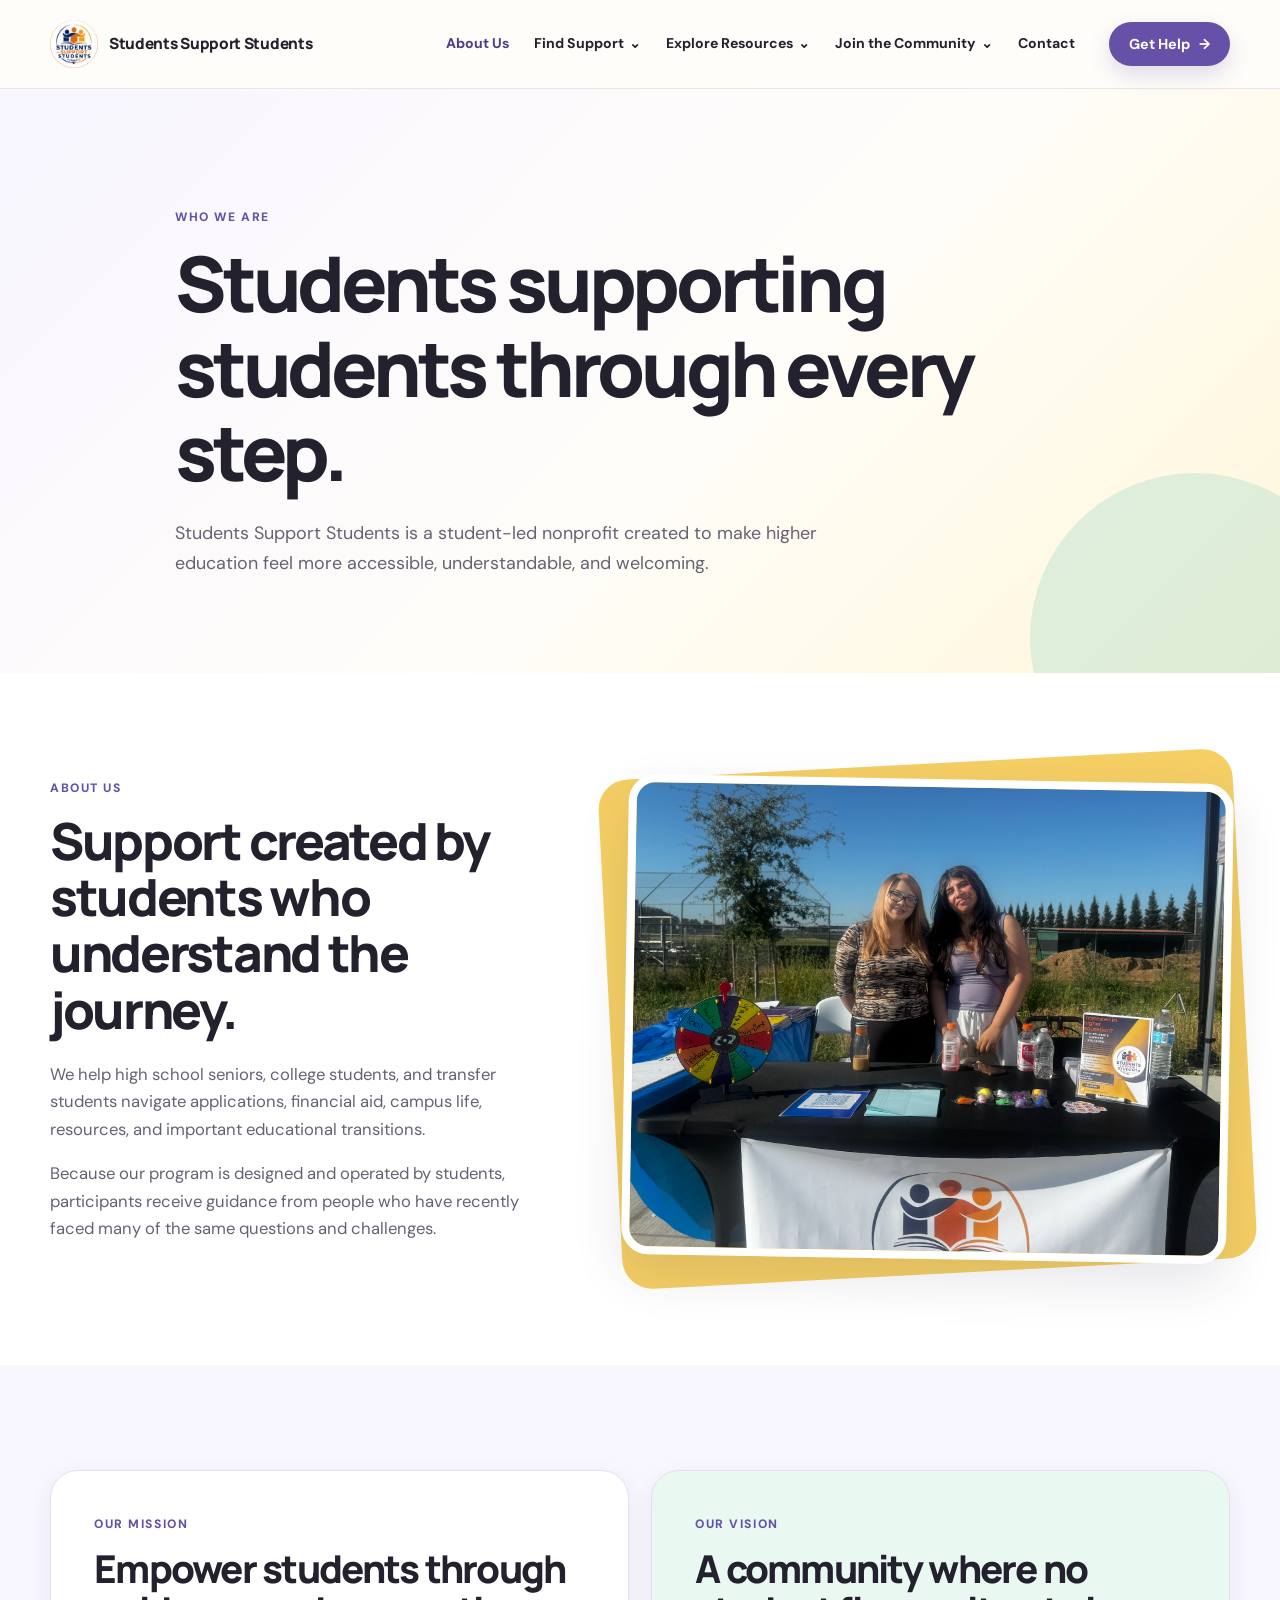
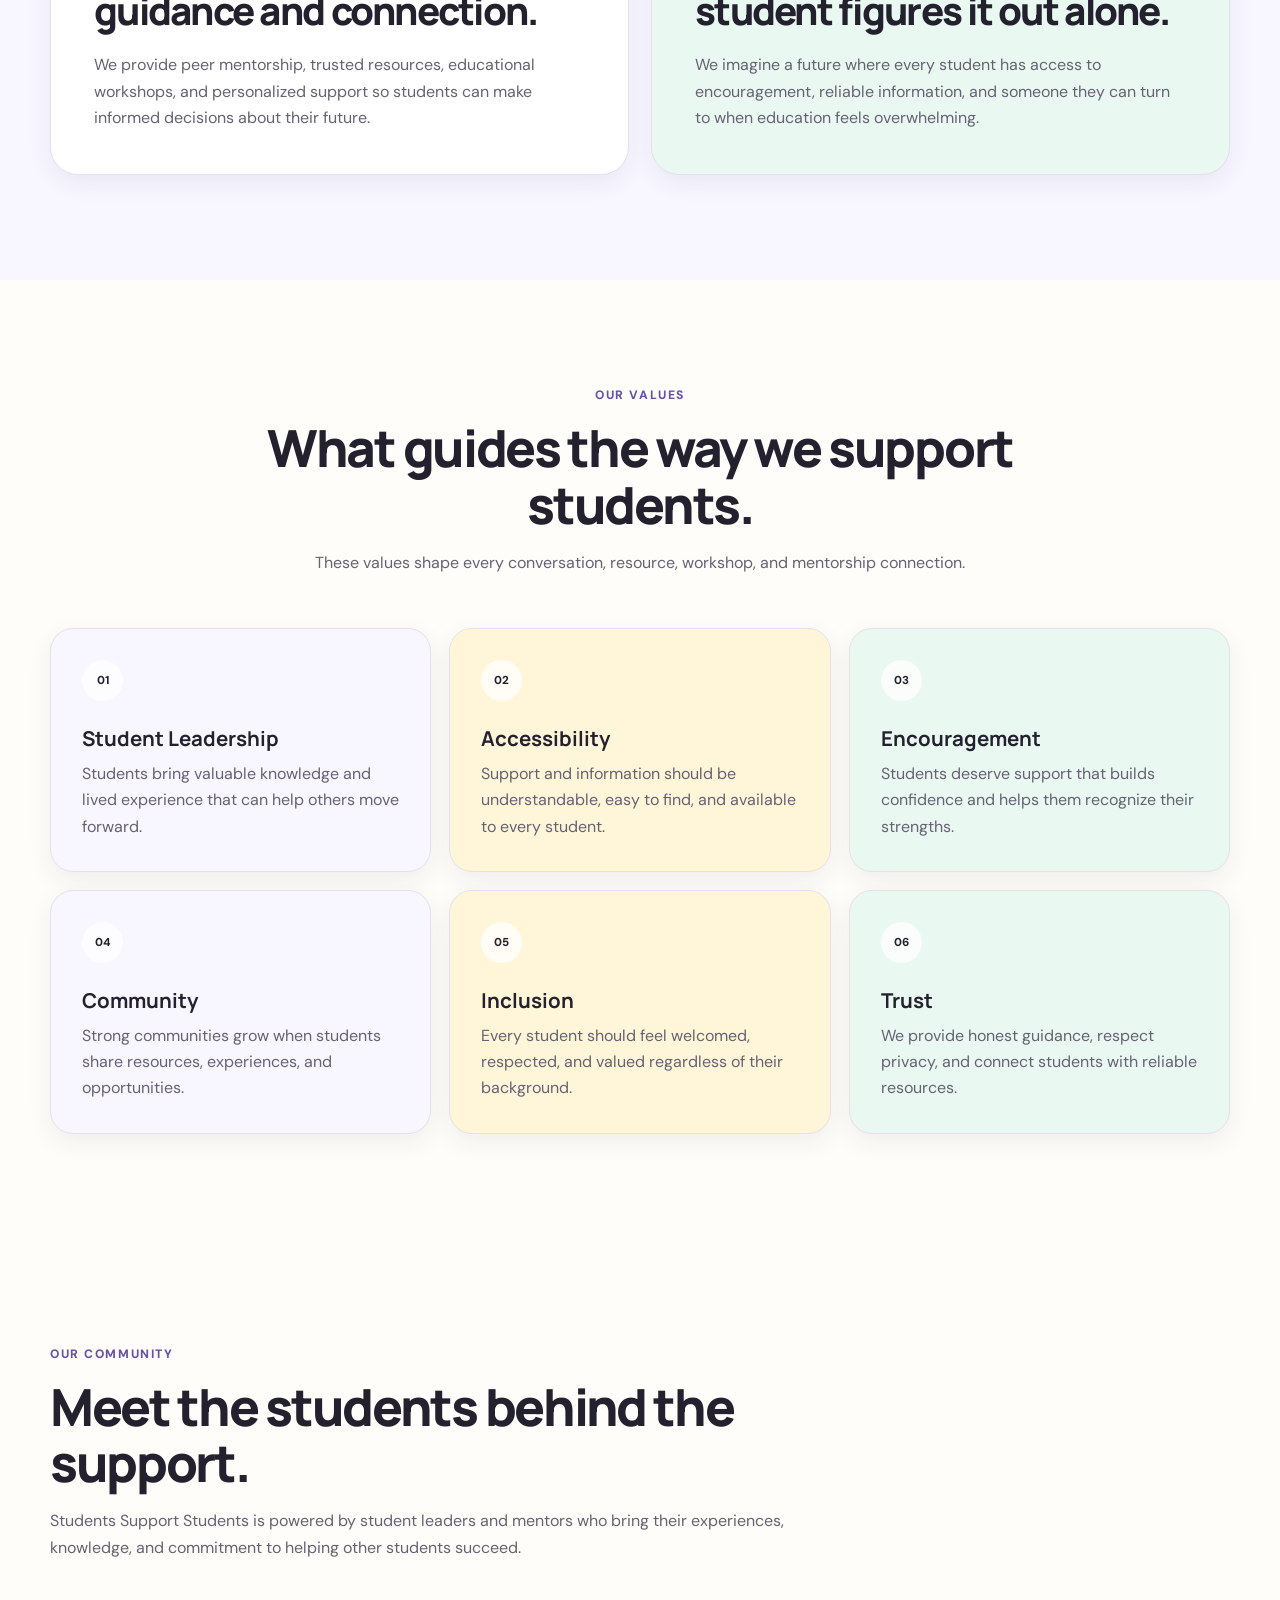
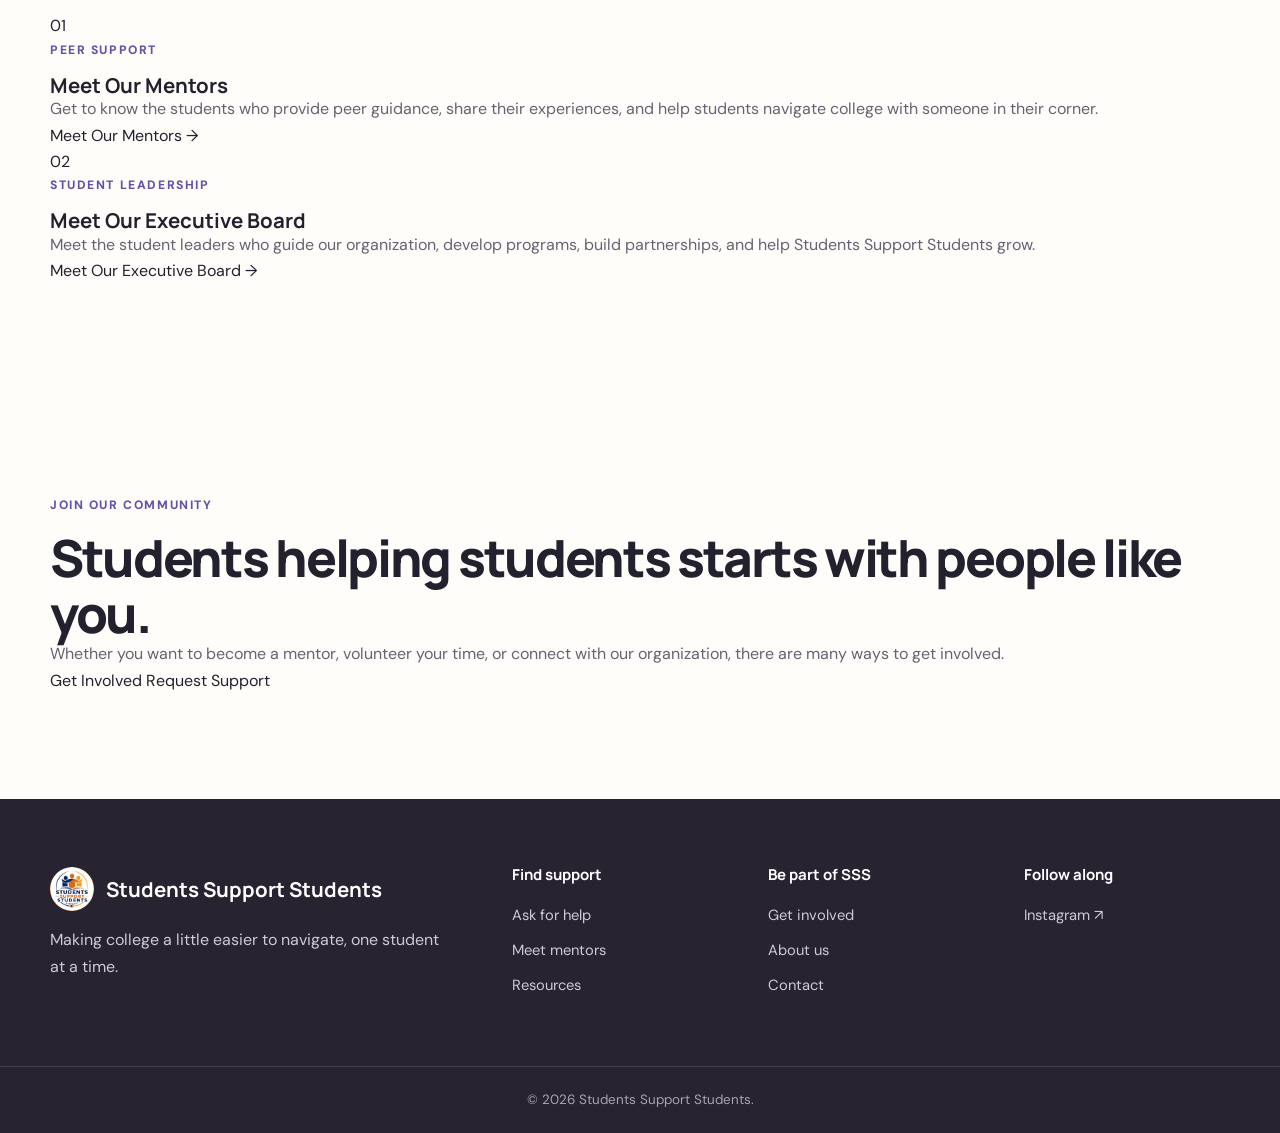
==== about.html @ 1a2123c8 "Revise About Us page content and structure Updated the About Us page to reflect changes in mission, " ====
<!DOCTYPE html>
<html lang="en">
<head>
  <meta charset="UTF-8">
  <meta name="viewport" content="width=device-width, initial-scale=1.0">
  <meta name="description" content="Learn about Students Support Students, our mission, vision, values, mentors, and student leadership.">
  <title>Who We Are | Students Support Students</title>
  <link rel="stylesheet" href="css/style.css">
  <link rel="stylesheet" href="css/about.css">
</head>

<body>

<!-- HEADER -->
<header class="site-header">
  <nav class="navbar container">
    <a href="index.html" class="logo">
      <img src="images/logo.png" alt="Students Support Students logo">
      <span>Students Support Students</span>
    </a>

    <ul class="nav-links">
      <li><a href="index.html">Home</a></li>
      <li><a href="about.html" class="active">Who We Are</a></li>
      <li><a href="how-we-help.html">How We Help</a></li>
      <li><a href="resources.html">Resources</a></li>
      <li><a href="get-involved.html">Get Involved</a></li>
    </ul>

    <a href="get-help.html" class="nav-button">Get Help</a>
  </nav>
</header>

<main>

<!-- HERO -->
<section class="page-hero">
  <div class="page-hero-content container">
    <p class="section-label">Who We Are</p>
    <h1>Students supporting students through every step.</h1>
    <p>Students Support Students is a student-led nonprofit created to make higher education feel more accessible, understandable, and welcoming.</p>
  </div>
</section>

<!-- WHO WE ARE -->
<section class="about-introduction section">
  <div class="about-introduction-content container">
    <div class="about-introduction-text">
      <p class="section-label">About Us</p>
      <h2>Support created by students who understand the journey.</h2>
      <p>We help high school seniors, college students, and transfer students navigate applications, financial aid, campus life, resources, and important educational transitions.</p>
      <p>Because our program is designed and operated by students, participants receive guidance from people who have recently faced many of the same questions and challenges.</p>
    </div>

    <div class="about-introduction-image">
      <img src="images/tabling.png" alt="Students learning and supporting one another">
    </div>
  </div>
</section>

<!-- MISSION + VISION -->
<section class="mission-vision section" id="mission">
  <div class="container">
    <div class="mission-vision-grid">

      <article class="mission-vision-card">
        <p class="section-label">Our Mission</p>
        <h2>Empower students through guidance and connection.</h2>
        <p>We provide peer mentorship, trusted resources, educational workshops, and personalized support so students can make informed decisions about their future.</p>
      </article>

      <article class="mission-vision-card vision-card">
        <p class="section-label">Our Vision</p>
        <h2>A community where no student figures it out alone.</h2>
        <p>We imagine a future where every student has access to encouragement, reliable information, and someone they can turn to when education feels overwhelming.</p>
      </article>

    </div>
  </div>
</section>

<!-- VALUES -->
<section class="values section" id="values">
  <div class="container">
    <div class="section-heading values-heading">
      <p class="section-label">Our Values</p>
      <h2>What guides the way we support students.</h2>
      <p>These values shape every conversation, resource, workshop, and mentorship connection.</p>
    </div>

    <div class="values-honeycomb">

      <article class="hexagon value-leadership">
        <div class="hexagon-content">
          <span class="hexagon-icon">01</span>
          <h3>Student Leadership</h3>
          <p>Students bring valuable knowledge and lived experience that can help others move forward.</p>
        </div>
      </article>

      <article class="hexagon value-accessibility">
        <div class="hexagon-content">
          <span class="hexagon-icon">02</span>
          <h3>Accessibility</h3>
          <p>Support and information should be understandable, easy to find, and available to every student.</p>
        </div>
      </article>

      <article class="hexagon value-encouragement">
        <div class="hexagon-content">
          <span class="hexagon-icon">03</span>
          <h3>Encouragement</h3>
          <p>Students deserve support that builds confidence and helps them recognize their strengths.</p>
        </div>
      </article>

      <article class="hexagon value-community">
        <div class="hexagon-content">
          <span class="hexagon-icon">04</span>
          <h3>Community</h3>
          <p>Strong communities grow when students share resources, experiences, and opportunities.</p>
        </div>
      </article>

      <article class="hexagon value-inclusion">
        <div class="hexagon-content">
          <span class="hexagon-icon">05</span>
          <h3>Inclusion</h3>
          <p>Every student should feel welcomed, respected, and valued regardless of their background.</p>
        </div>
      </article>

      <article class="hexagon value-trust">
        <div class="hexagon-content">
          <span class="hexagon-icon">06</span>
          <h3>Trust</h3>
          <p>We provide honest guidance, respect privacy, and connect students with reliable resources.</p>
        </div>
      </article>

    </div>
  </div>
</section>

<!-- MEET OUR PEOPLE -->
<section class="meet-our-people section">
  <div class="container">
    <div class="section-heading">
      <p class="section-label">Our Community</p>
      <h2>Meet the students behind the support.</h2>
      <p>Students Support Students is powered by student leaders and mentors who bring their experiences, knowledge, and commitment to helping other students succeed.</p>
    </div>

    <div class="people-grid">

      <article class="people-card">
        <span class="people-number">01</span>
        <p class="section-label">Peer Support</p>
        <h3>Meet Our Mentors</h3>
        <p>Get to know the students who provide peer guidance, share their experiences, and help students navigate college with someone in their corner.</p>
        <a href="mentors.html">Meet Our Mentors →</a>
      </article>

      <article class="people-card">
        <span class="people-number">02</span>
        <p class="section-label">Student Leadership</p>
        <h3>Meet Our Executive Board</h3>
        <p>Meet the student leaders who guide our organization, develop programs, build partnerships, and help Students Support Students grow.</p>
        <a href="executive-board.html">Meet Our Executive Board →</a>
      </article>

    </div>
  </div>
</section>

<!-- GET INVOLVED CTA -->
<section class="about-cta section">
  <div class="container">
    <div class="about-cta-content">
      <p class="section-label">Join Our Community</p>
      <h2>Students helping students starts with people like you.</h2>
      <p>Whether you want to become a mentor, volunteer your time, or connect with our organization, there are many ways to get involved.</p>
      <div class="about-cta-actions">
        <a href="get-involved.html" class="primary-button">Get Involved</a>
        <a href="get-help.html" class="secondary-button">Request Support</a>
      </div>
    </div>
  </div>
</section>

</main>

<!-- FOOTER -->
<footer class="site-footer">
  <div class="container footer-content">

    <div class="footer-brand">
      <h3>Students Support Students</h3>
      <p>Empowering students through mentorship, educational resources, and community support.</p>
    </div>

    <div class="footer-links">
      <h4>Who We Are</h4>
      <a href="about.html#mission">Our Mission</a>
      <a href="mentors.html">Our Mentors</a>
      <a href="executive-board.html">Executive Board</a>
    </div>

    <div class="footer-links">
      <h4>Get Started</h4>
      <a href="get-help.html">Request Support</a>
      <a href="get-involved.html">Get Involved</a>
      <a href="resources.html">Resources</a>
      <a href="contact.html">Contact</a>
    </div>

    <div class="footer-links">
      <h4>Connect</h4>
      <a href="https://www.instagram.com/students_support_students/" target="_blank" rel="noopener noreferrer">Instagram</a>
    </div>

  </div>

  <div class="footer-bottom">
    <div class="container">
      <p>© 2026 Students Support Students. All rights reserved.</p>
    </div>
  </div>
</footer>

<script src="js/script.js"></script>
</body>
</html>
---- css/style.css ----
@import url("https://fonts.googleapis.com/css2?family=DM+Sans:wght@400;500;600;700&family=Manrope:wght@500;600;700;800&family=Caveat:wght@600;700&display=swap");
:root{--ink:#24212f;--muted:#666273;--purple:#6551a7;--purple-dark:#4d3b8b;--lavender:#eee9ff;--lavender-soft:#f8f6ff;--yellow:#f5cf64;--yellow-soft:#fff6d9;--mint:#b9dfcf;--mint-soft:#eaf8f2;--peach:#f4c7ad;--paper:#fffdf9;--white:#fff;--border:#e5e0eb;--heading-font:"Manrope",sans-serif;--body-font:"DM Sans",sans-serif;--hand-font:"Caveat",cursive;--radius-sm:12px;--radius:22px;--radius-lg:34px;--round:999px;--shadow-sm:0 8px 24px rgba(49,39,77,.07);--shadow:0 20px 50px rgba(49,39,77,.12);--transition:.22s ease;--blue:var(--purple);--dark-blue:var(--ink);--orange:var(--yellow);--dark-orange:var(--purple-dark);--light-blue:var(--lavender-soft);--light-orange:var(--yellow-soft);--cream:var(--paper);--text:var(--ink);--gray:var(--muted);--radius-small:var(--radius-sm);--radius-large:var(--radius-lg);--radius-round:var(--round);--shadow-small:var(--shadow-sm);--shadow-large:var(--shadow)}
*{margin:0;padding:0;box-sizing:border-box}html{scroll-behavior:smooth}body{min-height:100vh;overflow-x:hidden;background:var(--paper);color:var(--ink);font-family:var(--body-font);line-height:1.65}img{display:block;max-width:100%}a{color:inherit;text-decoration:none}ul{list-style:none}button,input,select,textarea{font:inherit}button{color:inherit}h1,h2,h3,h4{color:var(--ink);font-family:var(--heading-font);line-height:1.1}h1{font-size:clamp(3rem,6vw,5.8rem);font-weight:800;letter-spacing:-.055em}h2{font-size:clamp(2.15rem,4vw,3.8rem);font-weight:800;letter-spacing:-.045em}h3{font-size:1.28rem}p{color:var(--muted)}em{color:var(--purple);font-family:var(--hand-font);font-size:1.14em;font-style:normal}.eyebrow,.section-label{margin-bottom:14px;color:var(--purple);font-size:.76rem;font-weight:800;letter-spacing:.13em;text-transform:uppercase}.section-heading{max-width:780px;margin-bottom:52px}.section-heading h2{margin-bottom:18px}.container{width:min(1180px,calc(100% - 72px));margin-inline:auto}.section{padding:105px 0}.split-layout{display:grid;grid-template-columns:1fr 1fr;align-items:center;gap:80px}.grid-2{display:grid;grid-template-columns:repeat(2,1fr);gap:28px}.grid-3{display:grid;grid-template-columns:repeat(3,1fr);gap:28px}.grid-4{display:grid;grid-template-columns:repeat(4,1fr);gap:24px}.card{border:1px solid var(--border);border-radius:var(--radius);background:var(--white);box-shadow:var(--shadow-sm)}
.button,.nav-button,.mentor-button{display:inline-flex;align-items:center;justify-content:center;gap:9px;min-height:50px;padding:14px 25px;border:1.5px solid transparent;border-radius:var(--round);font-weight:700;line-height:1;cursor:pointer;transition:transform var(--transition),background var(--transition),color var(--transition),box-shadow var(--transition)}.button:hover,.nav-button:hover,.mentor-button:hover{transform:translateY(-2px)}.button-primary,.nav-button,.mentor-button,.admin-form .button{background:var(--purple);color:var(--white);box-shadow:0 9px 22px rgba(101,81,167,.2)}.button-primary:hover,.nav-button:hover,.mentor-button:hover{background:var(--purple-dark)}.button-secondary{border-color:var(--ink);background:transparent;color:var(--ink)}.button-secondary:hover{background:var(--ink);color:var(--white)}.button-light{background:var(--white);color:var(--purple-dark)}.button-outline-light{border-color:rgba(255,255,255,.7);color:var(--white)}.text-link{display:inline-flex;align-items:center;gap:7px;margin-top:12px;color:var(--purple-dark);font-weight:700}.text-link:hover{text-decoration:underline;text-underline-offset:5px}.button-row,.cta-buttons,.hero-buttons{display:flex;flex-wrap:wrap;gap:14px;margin-top:28px}
.site-header{position:sticky;top:0;z-index:1000;border-bottom:1px solid rgba(229,224,235,.8);background:rgba(255,253,249,.94);backdrop-filter:blur(18px)}.header-scrolled{box-shadow:0 8px 26px rgba(49,39,77,.07)}.navbar{position:relative;display:flex;min-height:88px;align-items:center;gap:24px}.logo{display:flex;flex-shrink:0;align-items:center;gap:11px;margin-right:auto;font-family:var(--heading-font);font-size:.96rem;font-weight:800;letter-spacing:-.02em}.logo img{width:48px;height:48px;border-radius:50%;object-fit:cover}.nav-links{display:flex;align-items:center;gap:5px}.nav-links>li>a,.dropdown-toggle{display:flex;align-items:center;gap:5px;padding:13px 10px;border:0;border-radius:10px;background:transparent;color:var(--ink);font-size:.88rem;font-weight:700;cursor:pointer;transition:.2s ease}.nav-links>li>a:hover,.dropdown-toggle:hover,.dropdown-toggle[aria-expanded=true]{background:var(--lavender);color:var(--purple-dark)}.nav-links a.active{color:var(--purple-dark)}.nav-button{flex-shrink:0;min-height:44px;padding:12px 19px;font-size:.9rem}.mobile-cta{display:none}.menu-button{display:none;width:44px;height:44px;padding:9px;border:0;border-radius:12px;background:var(--lavender);cursor:pointer}.menu-button span{display:block;width:100%;height:2px;margin:5px 0;border-radius:99px;background:var(--purple-dark)}
.nav-item{position:relative}.dropdown-menu{position:absolute;top:calc(100% + 14px);left:50%;display:grid;visibility:hidden;width:min(610px,88vw);grid-template-columns:.82fr 1.18fr;gap:16px;padding:16px;border:1px solid var(--border);border-radius:22px;background:var(--white);box-shadow:var(--shadow);opacity:0;transform:translate(-50%,-7px);pointer-events:none;transition:.2s ease}.dropdown-menu:before{position:absolute;top:-16px;left:0;width:100%;height:18px;content:""}.dropdown.open .dropdown-menu,.dropdown:focus-within .dropdown-menu{visibility:visible;opacity:1;transform:translate(-50%,0);pointer-events:auto}.dropdown-intro{padding:24px;border-radius:16px;background:var(--lavender-soft)}.dropdown-kicker{display:block;margin-bottom:10px;color:var(--purple);font-size:.72rem;font-weight:800;letter-spacing:.11em;text-transform:uppercase}.dropdown-intro strong{display:block;margin-bottom:10px;font-family:var(--heading-font);font-size:1.25rem;line-height:1.2}.dropdown-intro p{font-size:.88rem;line-height:1.55}.dropdown-links{display:grid;gap:4px}.dropdown-links a{display:block;padding:13px 14px;border-radius:13px}.dropdown-links a:hover{background:var(--yellow-soft)}.dropdown-links strong,.dropdown-links span{display:block}.dropdown-links strong{margin-bottom:2px;color:var(--ink);font-size:.9rem}.dropdown-links span{color:var(--muted);font-size:.78rem}.compact-menu{width:330px;grid-template-columns:1fr}.dropdown-menu-right{right:0;left:auto;transform:translate(0,-7px)}.dropdown.open .dropdown-menu-right,.dropdown:focus-within .dropdown-menu-right{transform:translate(0,0)}
.page-hero{position:relative;overflow:hidden;padding:118px 0 94px;background:linear-gradient(135deg,var(--lavender-soft),var(--paper) 55%,var(--yellow-soft))}.page-hero:after{position:absolute;right:-80px;bottom:-130px;width:330px;height:330px;border-radius:50%;background:rgba(185,223,207,.45);content:""}.page-hero-content{position:relative;z-index:1;max-width:930px}.page-hero h1{max-width:900px;margin-bottom:25px}.page-hero-content>p:last-child{max-width:720px;font-size:1.12rem}.image-frame img{width:100%;min-height:460px;border-radius:var(--radius-lg);box-shadow:var(--shadow);object-fit:cover}
label{color:var(--ink);font-weight:700}input,select,textarea{width:100%;margin-top:8px;padding:15px 16px;border:1px solid #d8d2df;border-radius:var(--radius-sm);background:var(--white);color:var(--ink)}input:focus,select:focus,textarea:focus{outline:3px solid rgba(101,81,167,.18);border-color:var(--purple)}textarea{resize:vertical}.admin-form,.contact-form{padding:36px;border:1px solid var(--border);border-radius:28px;background:var(--white);box-shadow:var(--shadow-sm)}.form-grid{display:grid;grid-template-columns:repeat(2,1fr);gap:22px}.form-group{margin-bottom:22px}.static-form-note{margin-top:18px;padding:13px 16px;border-radius:12px;background:var(--yellow-soft);font-size:.86rem}
.help-service-grid,.help-steps-grid,.help-audience-grid{display:grid;grid-template-columns:repeat(3,1fr);gap:22px}.help-service-card,.help-step,.help-audience-card{padding:32px;border:1px solid var(--border);border-radius:24px;background:var(--white);box-shadow:var(--shadow-sm)}.help-service-number,.help-step-number,.contact-number{display:grid;width:43px;height:43px;margin-bottom:28px;place-items:center;border-radius:50%;background:var(--lavender);color:var(--purple-dark);font-family:var(--heading-font);font-size:.75rem;font-weight:800}.help-service-card h3,.help-step h3,.help-audience-card h3{margin-bottom:12px}.help-process,.contact-faq{background:var(--lavender-soft)}.faq-list{display:grid;max-width:850px;gap:12px}.faq-item{padding:20px 23px;border:1px solid var(--border);border-radius:16px;background:var(--white)}.faq-item summary{cursor:pointer;color:var(--ink);font-family:var(--heading-font);font-weight:700}.faq-item p{padding-top:13px}
.final-cta{padding:92px 0;background:var(--purple-dark)}.final-cta h2,.final-cta .eyebrow,.final-cta .section-label{color:var(--white)}.final-cta p{color:#e8e3f7}.site-footer{background:#282331;color:var(--white)}.footer-content{display:grid;grid-template-columns:2fr 1fr 1fr 1fr;gap:50px;padding:68px 0}.footer-logo-line{display:flex;align-items:center;gap:12px;margin-bottom:16px}.footer-logo-line img{width:44px;height:44px;border-radius:50%}.footer-brand h3,.footer-links h4{color:var(--white)}.footer-brand p{max-width:390px;color:#cfc9d8}.footer-links{display:flex;flex-direction:column;align-items:flex-start;gap:11px}.footer-links h4{margin-bottom:8px;font-size:.94rem}.footer-links a{color:#cfc9d8;font-size:.92rem}.footer-links a:hover{color:var(--white)}.footer-bottom{border-top:1px solid rgba(255,255,255,.12);padding:22px 0}.footer-bottom p{color:#a9a3b3;text-align:center;font-size:.84rem}.reveal{opacity:0;transform:translateY(20px);transition:opacity .6s ease,transform .6s ease}.reveal.visible{opacity:1;transform:none}a:focus-visible,button:focus-visible,input:focus-visible,select:focus-visible,textarea:focus-visible{outline:3px solid var(--yellow);outline-offset:3px}::selection{background:var(--yellow);color:var(--ink)}.scroll-top{position:fixed;right:22px;bottom:22px;z-index:900;display:grid;visibility:hidden;width:46px;height:46px;place-items:center;border:0;border-radius:50%;background:var(--ink);color:var(--white);box-shadow:var(--shadow-sm);opacity:0;cursor:pointer;transform:translateY(8px);transition:.2s ease}.scroll-top-visible{visibility:visible;opacity:1;transform:none}
@media(max-width:1100px){.container{width:min(100% - 48px,1100px)}.logo span{display:none}.nav-links>li>a,.dropdown-toggle{padding-inline:7px;font-size:.82rem}.grid-4{grid-template-columns:repeat(2,1fr)}}@media(max-width:900px){.split-layout{grid-template-columns:1fr;gap:55px}.grid-3{grid-template-columns:repeat(2,1fr)}.menu-button{display:block;margin-left:auto}.nav-button{display:none}.nav-links{position:absolute;top:calc(100% + 1px);right:0;left:0;display:flex;visibility:hidden;flex-direction:column;align-items:stretch;gap:3px;max-height:calc(100vh - 90px);overflow:auto;padding:16px;border:1px solid var(--border);border-radius:0 0 20px 20px;background:var(--paper);box-shadow:var(--shadow);opacity:0;transform:translateY(-8px);pointer-events:none;transition:.2s ease}.nav-links.nav-open{visibility:visible;opacity:1;transform:none;pointer-events:auto}.nav-links>li>a,.dropdown-toggle{width:100%;justify-content:space-between;padding:13px 14px;font-size:.95rem;text-align:left}.mobile-cta{display:block}.mobile-cta a{justify-content:center!important;background:var(--purple)!important;color:var(--white)!important}.dropdown-menu,.compact-menu,.dropdown-menu-right{position:static;display:none;visibility:visible;width:100%;grid-template-columns:1fr;gap:7px;margin:3px 0 9px;padding:8px;border:0;border-left:2px solid var(--lavender);border-radius:0;background:transparent;box-shadow:none;opacity:1;transform:none!important;pointer-events:auto}.dropdown.open .dropdown-menu{display:grid}.dropdown-intro{padding:17px}.dropdown-links a{background:var(--white)}.footer-content{grid-template-columns:repeat(2,1fr)}.help-service-grid,.help-steps-grid,.help-audience-grid{grid-template-columns:1fr}}@media(max-width:650px){.container{width:min(100% - 30px,600px)}.section{padding:76px 0}.navbar{min-height:74px}.logo img{width:45px;height:45px}.page-hero{padding:80px 0 66px}.grid-2,.grid-3,.grid-4,.form-grid{grid-template-columns:1fr}.button-row,.cta-buttons,.hero-buttons{flex-direction:column;align-items:stretch}.button{width:100%}.admin-form,.contact-form{padding:24px}.footer-content{grid-template-columns:1fr;gap:36px;padding:54px 0}}
---- css/about.css ----
.about-introduction{background:var(--white)}.about-introduction-content{display:grid;grid-template-columns:.9fr 1.1fr;align-items:center;gap:80px}.about-introduction-text h2{margin-bottom:24px}.about-introduction-text p:not(.section-label){margin-bottom:17px;font-size:1.04rem}.about-introduction-image{position:relative}.about-introduction-image:before{position:absolute;inset:-15px;z-index:0;border-radius:30px;background:var(--yellow);content:"";transform:rotate(-3deg)}.about-introduction-image img{position:relative;z-index:1;width:100%;min-height:480px;border:8px solid var(--white);border-radius:27px;box-shadow:var(--shadow);object-fit:cover;transform:rotate(1deg)}.mission-vision{background:var(--lavender-soft)}.mission-vision-grid{display:grid;grid-template-columns:repeat(2,1fr);gap:22px}.mission-vision-card{padding:43px;border:1px solid var(--border);border-radius:28px;background:var(--white);box-shadow:var(--shadow-sm)}.vision-card{background:var(--mint-soft)}.mission-vision-card h2{margin-bottom:20px;font-size:clamp(1.8rem,3vw,2.7rem)}.values{background:var(--paper)}.values-heading{margin-inline:auto;text-align:center}.values-honeycomb{display:grid;grid-template-columns:repeat(3,1fr);gap:18px}.hexagon{padding:31px;border:1px solid var(--border);border-radius:23px;background:var(--white);box-shadow:var(--shadow-sm)}.hexagon:nth-child(3n+1){background:var(--lavender-soft)}.hexagon:nth-child(3n+2){background:var(--yellow-soft)}.hexagon:nth-child(3n){background:var(--mint-soft)}.hexagon-icon{display:grid;width:41px;height:41px;margin-bottom:26px;place-items:center;border-radius:50%;background:rgba(255,255,255,.75);font-size:.72rem;font-weight:800}.hexagon h3{margin-bottom:11px}@media(max-width:900px){.about-introduction-content{grid-template-columns:1fr;gap:50px}.values-honeycomb{grid-template-columns:repeat(2,1fr)}}@media(max-width:650px){.mission-vision-grid,.values-honeycomb{grid-template-columns:1fr}.mission-vision-card{padding:30px}.about-introduction-image img{min-height:350px}}
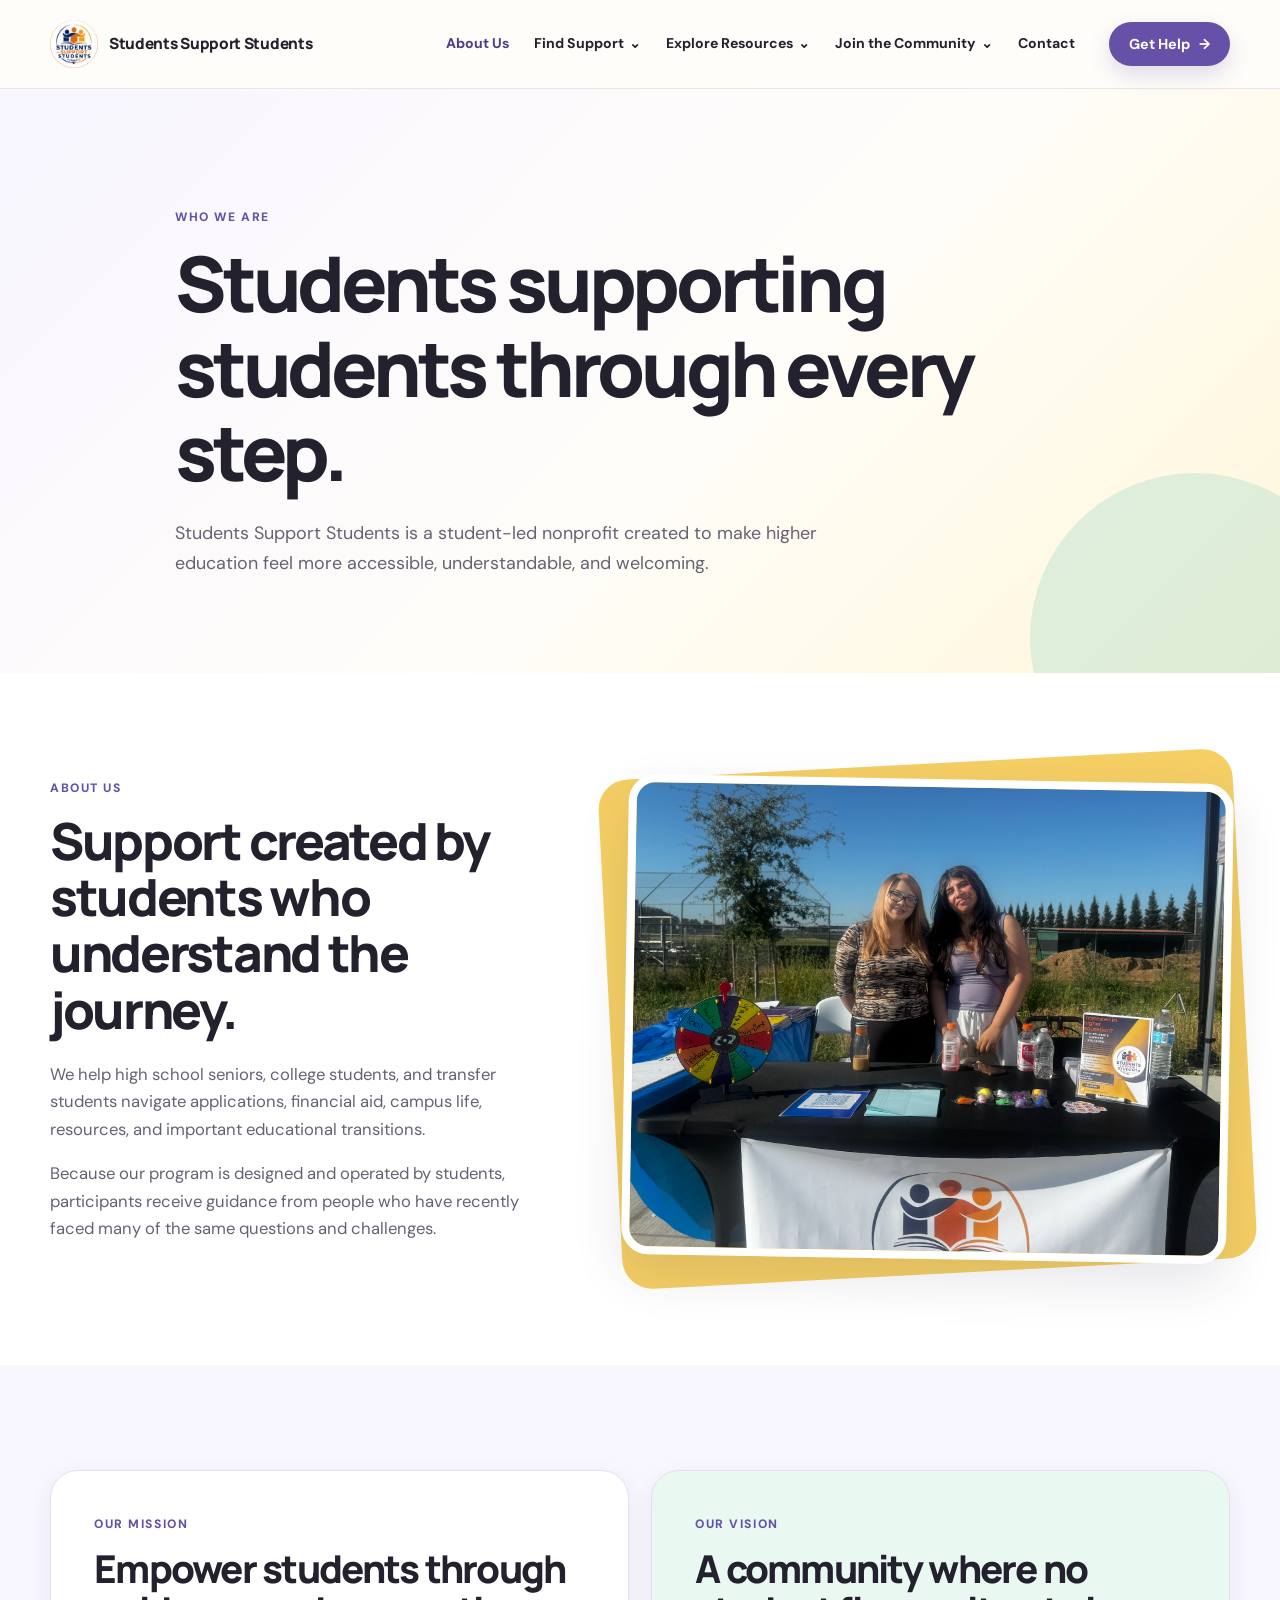
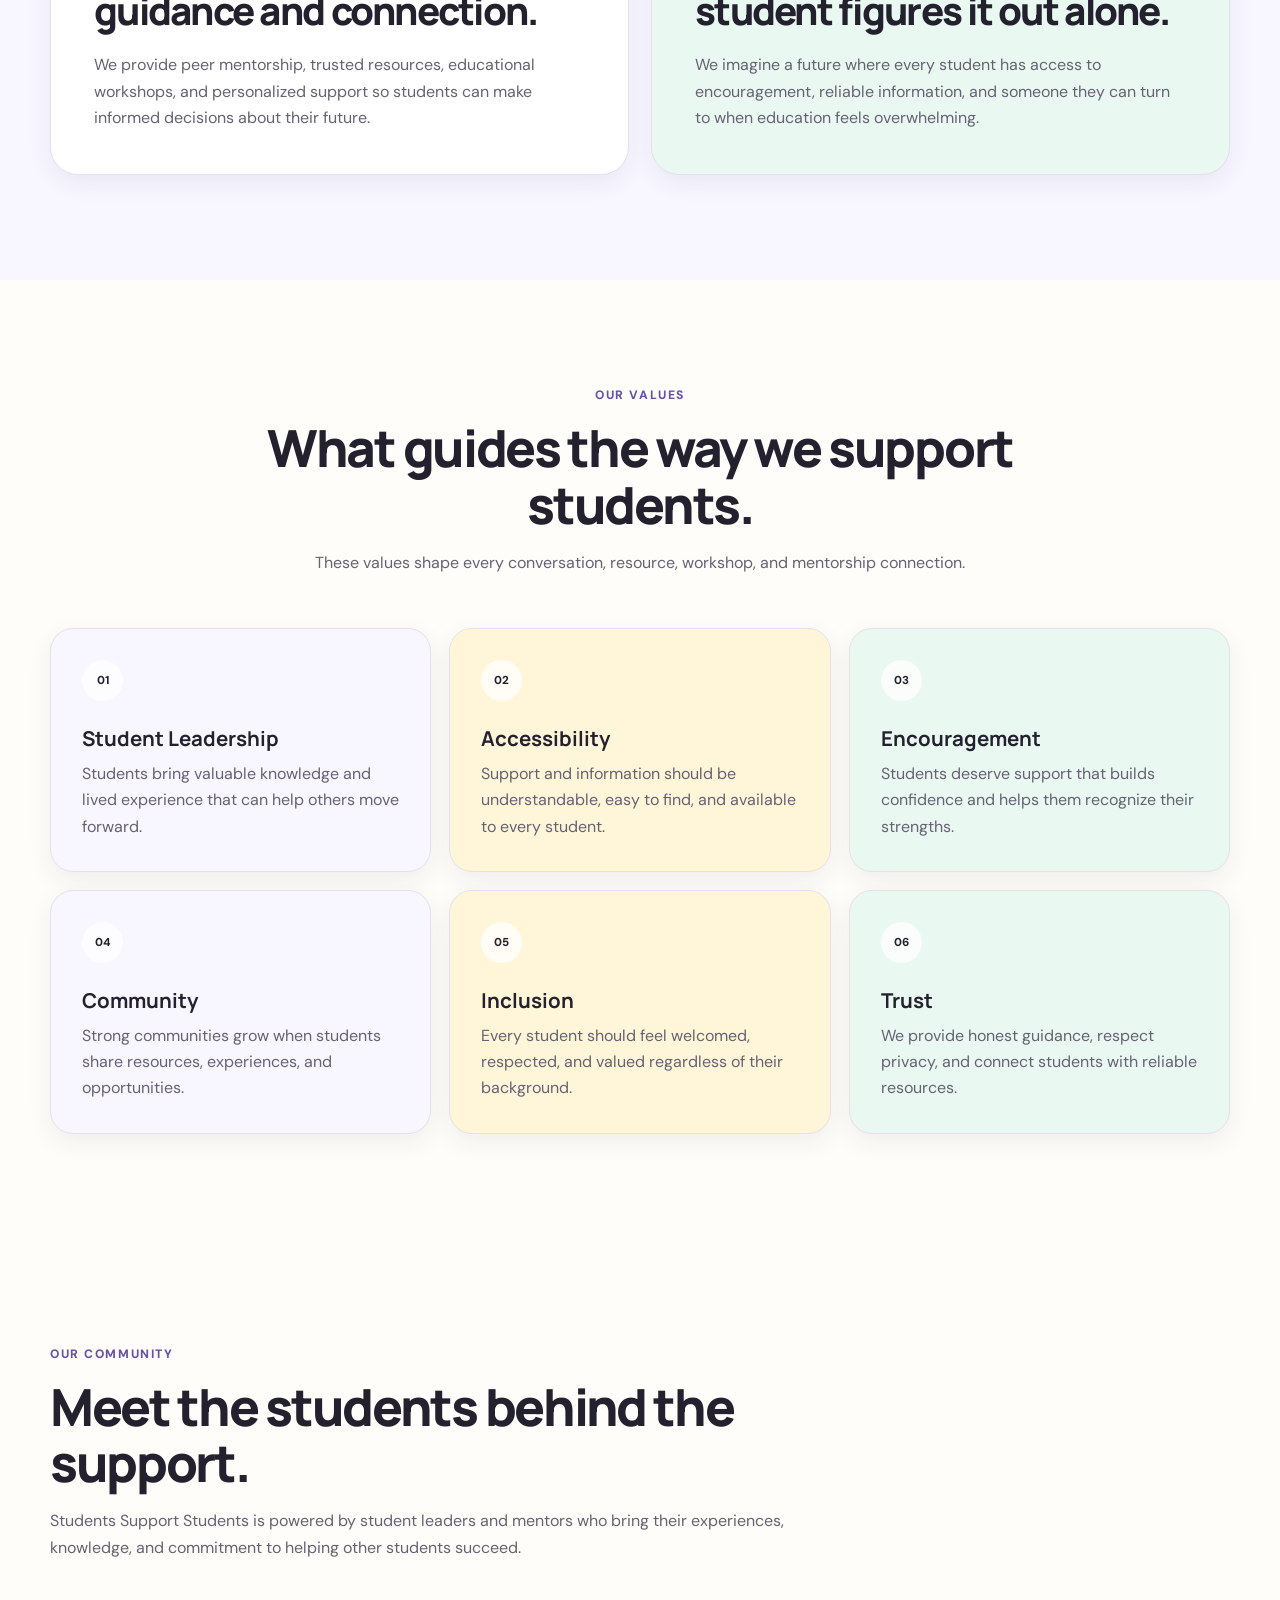
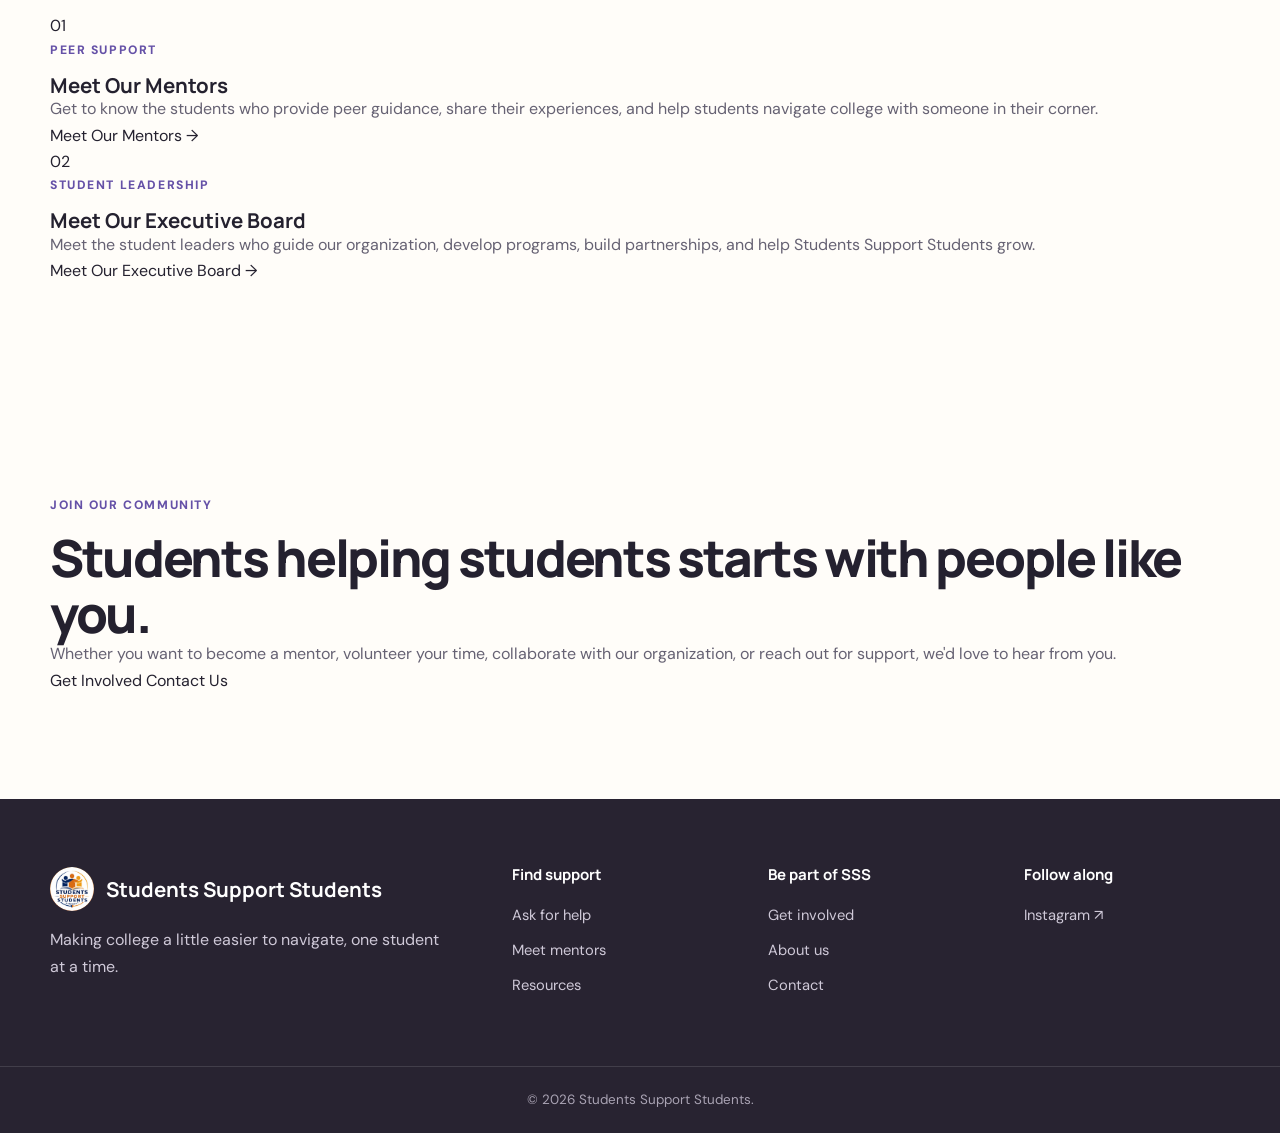
==== commit 8d3ab576: "deleted a link to website" ====
--- a/about.html
+++ b/about.html
@@ -27,7 +27,7 @@
       <li><a href="get-involved.html">Get Involved</a></li>
     </ul>
 
-    <a href="get-help.html" class="nav-button">Get Help</a>
+    <a href="contact.html" class="nav-button">Contact Us</a>
   </nav>
 </header>
 
@@ -53,7 +53,7 @@
     </div>
 
     <div class="about-introduction-image">
-      <img src="images/tabling.png" alt="Students learning and supporting one another">
+      <img src="images/tabling.png" alt="Students Support Students participating in community outreach">
     </div>
   </div>
 </section>
@@ -173,16 +173,17 @@
   </div>
 </section>
 
-<!-- GET INVOLVED CTA -->
+<!-- CTA -->
 <section class="about-cta section">
   <div class="container">
     <div class="about-cta-content">
       <p class="section-label">Join Our Community</p>
       <h2>Students helping students starts with people like you.</h2>
-      <p>Whether you want to become a mentor, volunteer your time, or connect with our organization, there are many ways to get involved.</p>
+      <p>Whether you want to become a mentor, volunteer your time, collaborate with our organization, or reach out for support, we'd love to hear from you.</p>
+
       <div class="about-cta-actions">
         <a href="get-involved.html" class="primary-button">Get Involved</a>
-        <a href="get-help.html" class="secondary-button">Request Support</a>
+        <a href="contact.html" class="secondary-button">Contact Us</a>
       </div>
     </div>
   </div>
@@ -207,16 +208,18 @@
     </div>
 
     <div class="footer-links">
-      <h4>Get Started</h4>
-      <a href="get-help.html">Request Support</a>
+      <h4>Explore</h4>
+      <a href="how-we-help.html">How We Help</a>
+      <a href="resources.html">Resources</a>
       <a href="get-involved.html">Get Involved</a>
-      <a href="resources.html">Resources</a>
-      <a href="contact.html">Contact</a>
+      <a href="contact.html">Contact Us</a>
     </div>
 
     <div class="footer-links">
       <h4>Connect</h4>
       <a href="https://www.instagram.com/students_support_students/" target="_blank" rel="noopener noreferrer">Instagram</a>
+      <a href="https://www.tiktok.com/@studentssupportstudents" target="_blank" rel="noopener noreferrer">TikTok</a>
+      <a href="mailto:studentsupportquestions@gmail.com">Email Us</a>
     </div>
 
   </div>
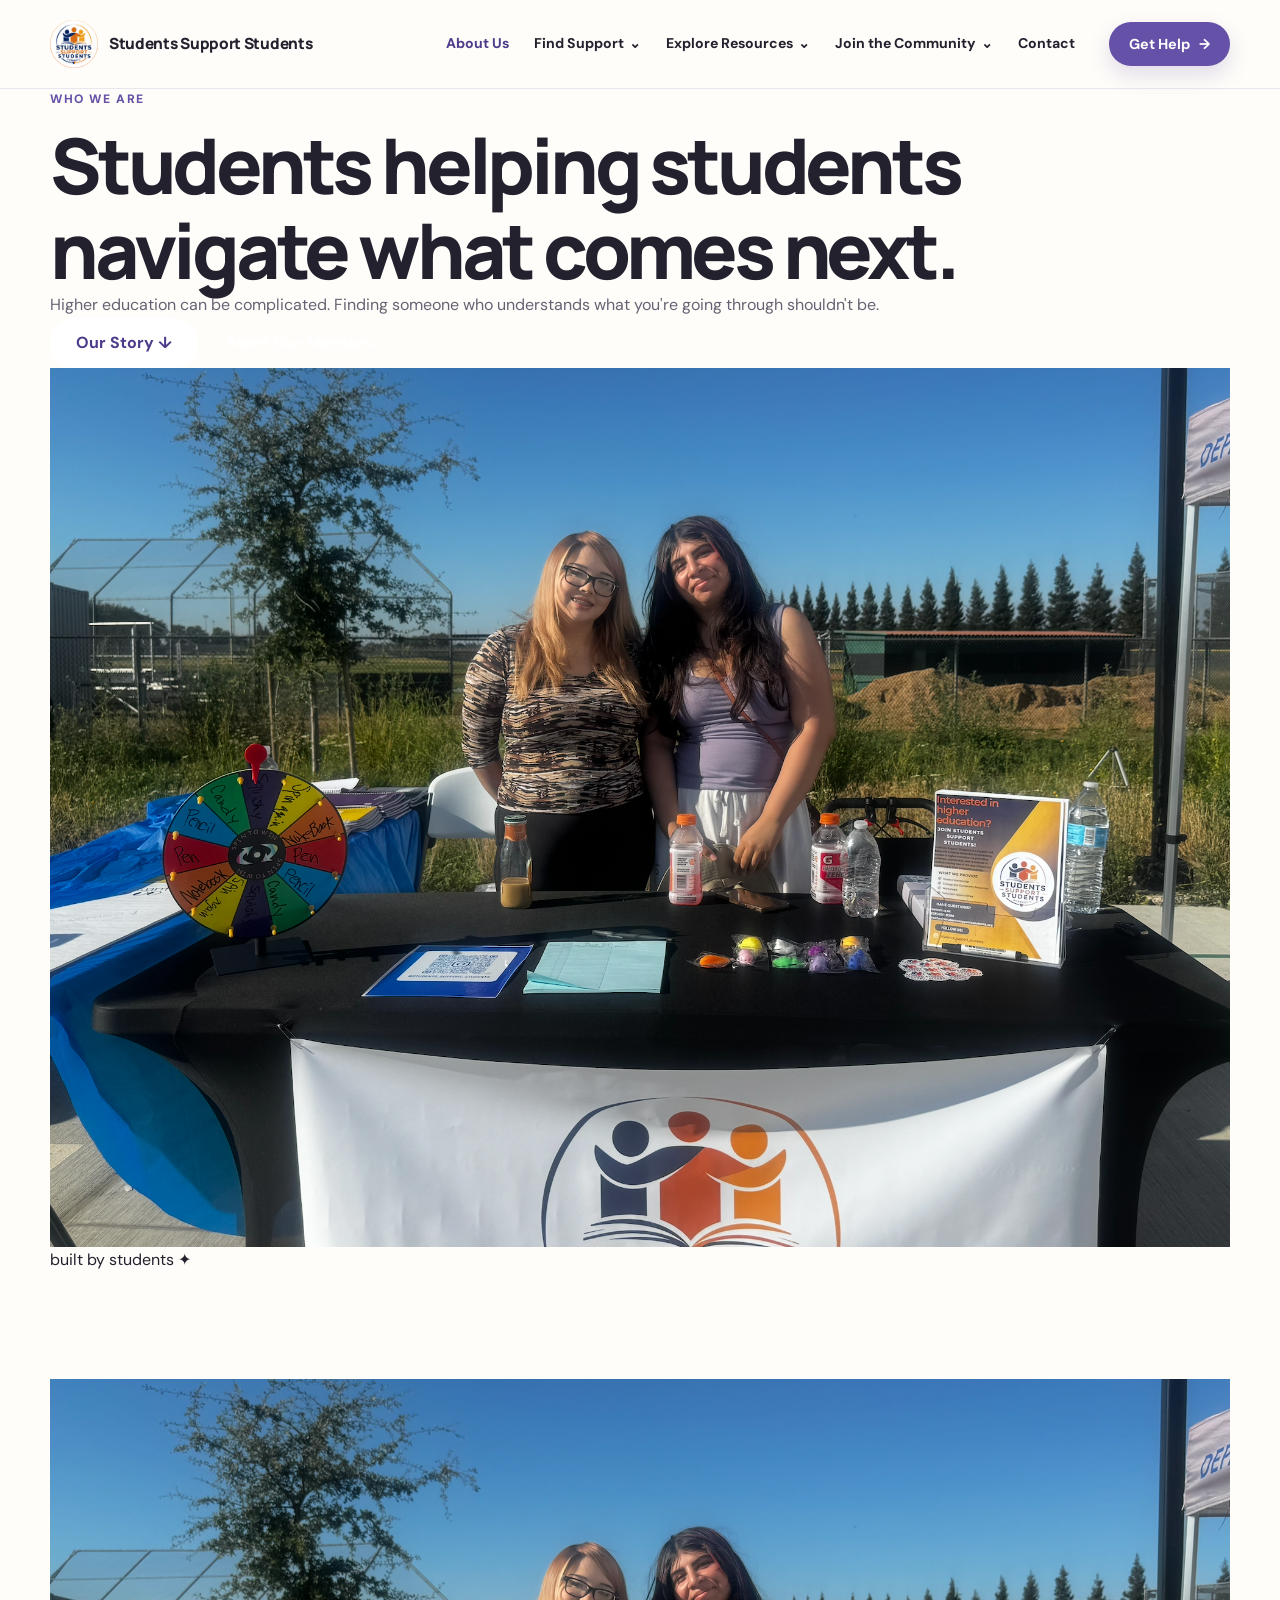
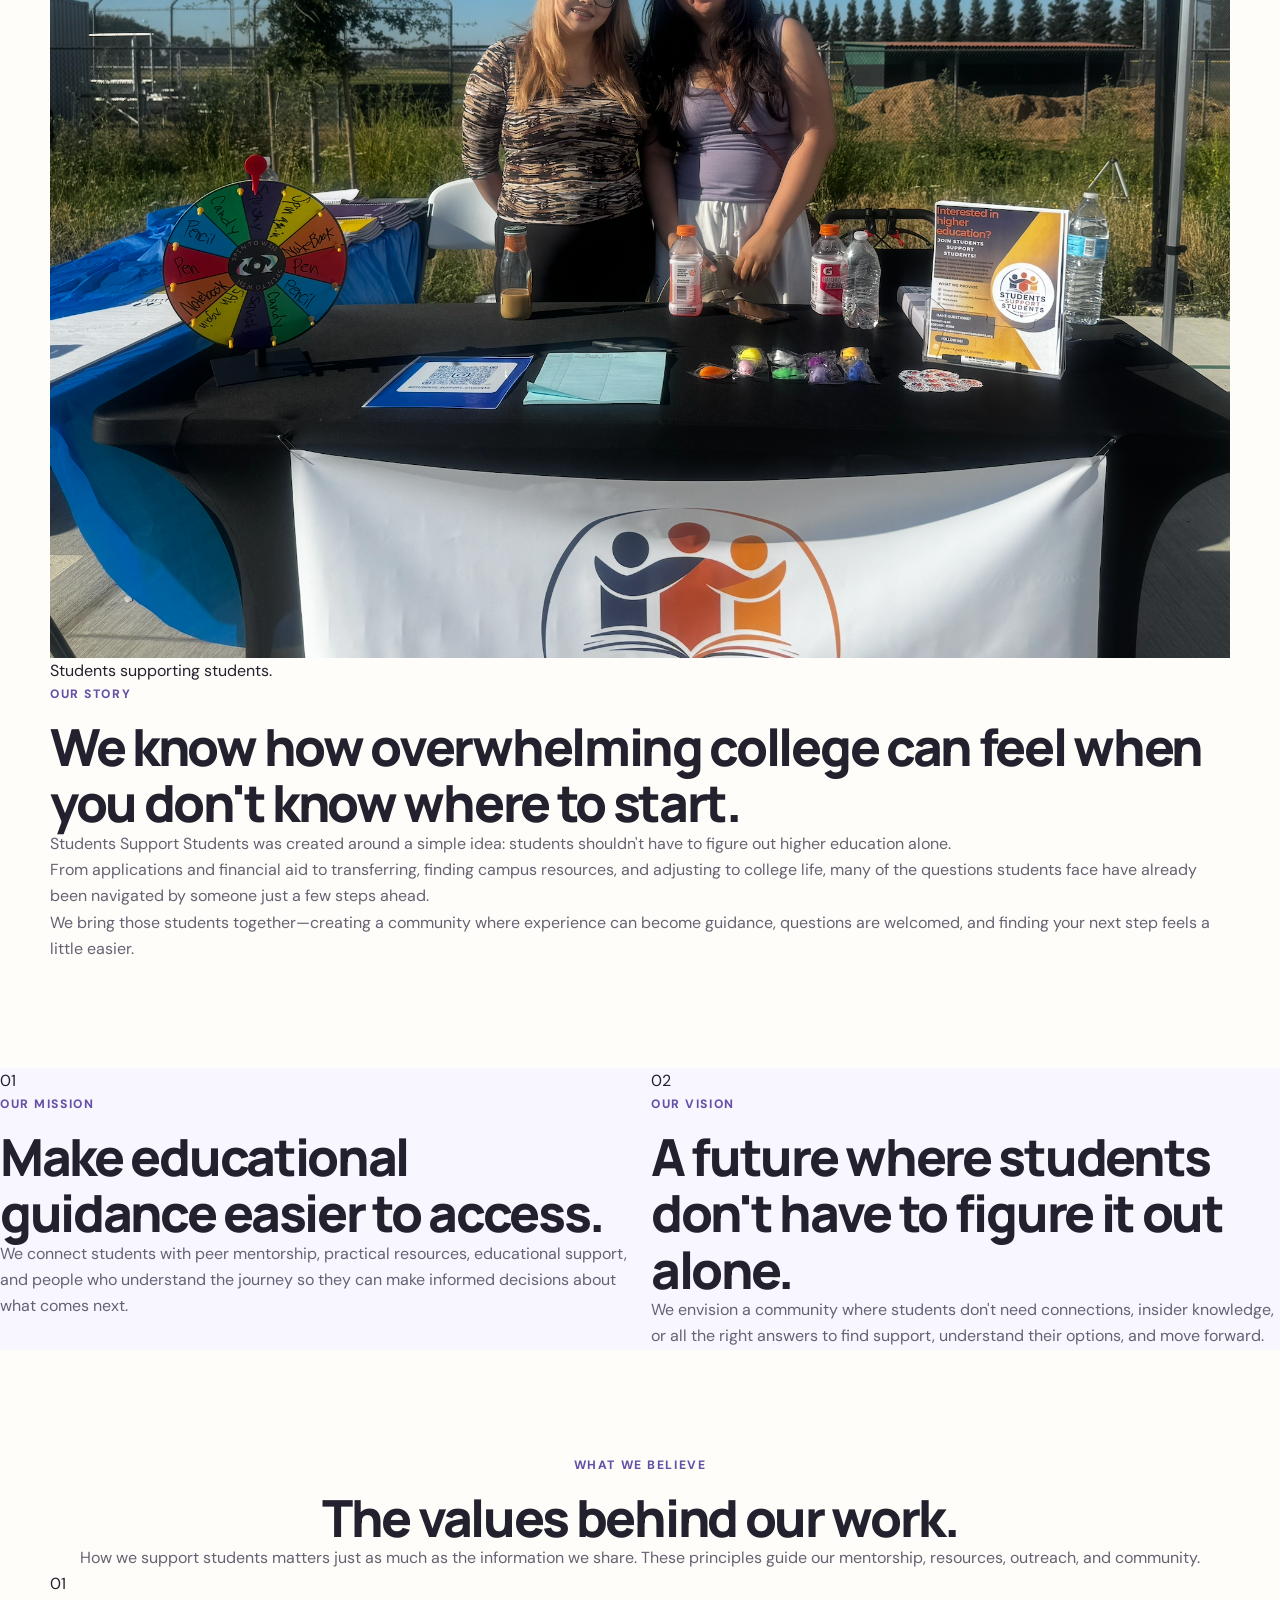
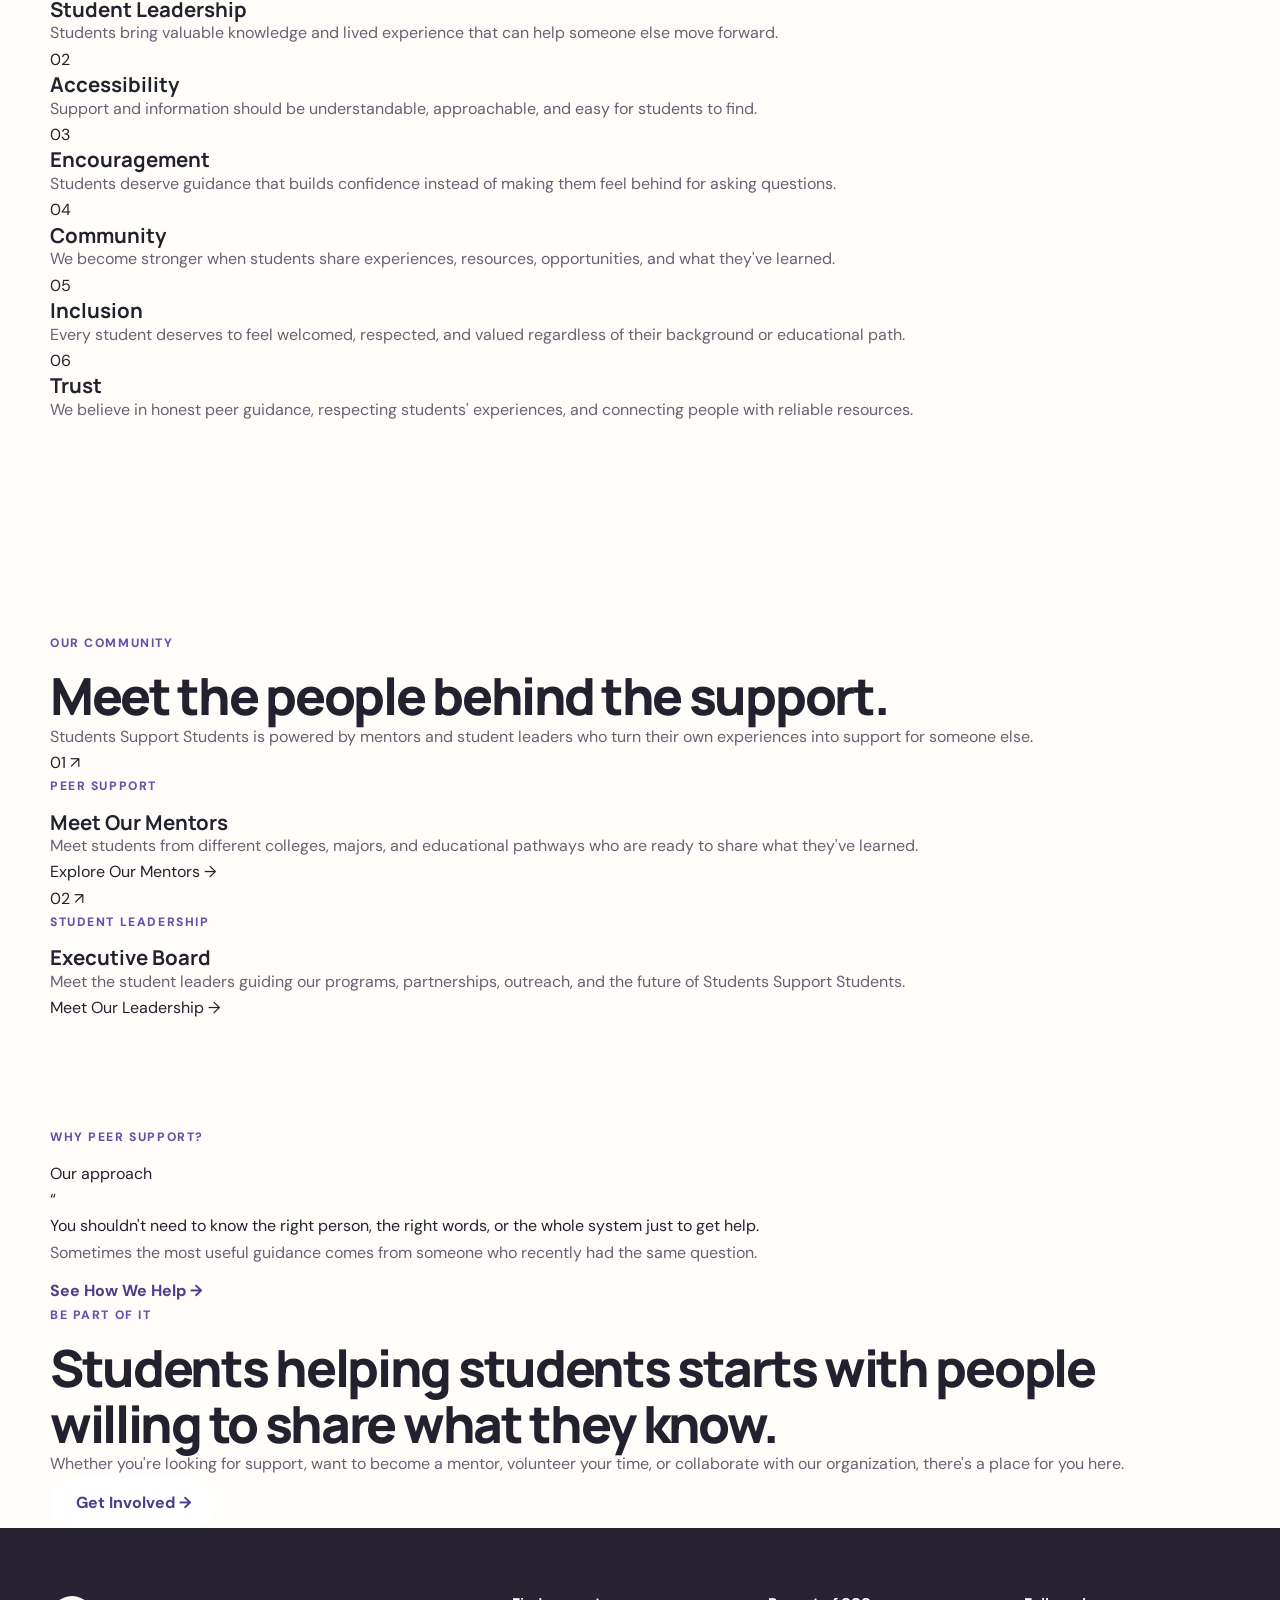
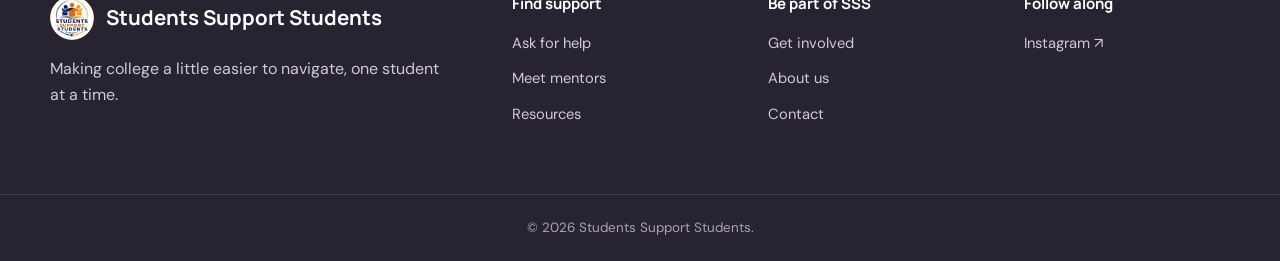
==== commit 04d99487: "Update about.html for content and structure" ====
--- a/about.html
+++ b/about.html
@@ -3,7 +3,7 @@
 <head>
   <meta charset="UTF-8">
   <meta name="viewport" content="width=device-width, initial-scale=1.0">
-  <meta name="description" content="Learn about Students Support Students, our mission, vision, values, mentors, and student leadership.">
+  <meta name="description" content="Learn about Students Support Students, our story, mission, vision, values, mentors, and student leadership.">
   <title>Who We Are | Students Support Students</title>
   <link rel="stylesheet" href="css/style.css">
   <link rel="stylesheet" href="css/about.css">
@@ -21,7 +21,16 @@
 
     <ul class="nav-links">
       <li><a href="index.html">Home</a></li>
-      <li><a href="about.html" class="active">Who We Are</a></li>
+
+      <li class="nav-dropdown">
+        <a href="about.html" class="dropdown-toggle active">Who We Are <span aria-hidden="true">⌄</span></a>
+        <ul class="dropdown-menu">
+          <li><a href="about.html#mission">Our Mission</a></li>
+          <li><a href="mentors.html">Meet Our Mentors</a></li>
+          <li><a href="executive-board.html">Executive Board</a></li>
+        </ul>
+      </li>
+
       <li><a href="how-we-help.html">How We Help</a></li>
       <li><a href="resources.html">Resources</a></li>
       <li><a href="get-involved.html">Get Involved</a></li>
@@ -34,158 +43,212 @@
 <main>
 
 <!-- HERO -->
-<section class="page-hero">
-  <div class="page-hero-content container">
-    <p class="section-label">Who We Are</p>
-    <h1>Students supporting students through every step.</h1>
-    <p>Students Support Students is a student-led nonprofit created to make higher education feel more accessible, understandable, and welcoming.</p>
-  </div>
-</section>
-
-<!-- WHO WE ARE -->
-<section class="about-introduction section">
-  <div class="about-introduction-content container">
-    <div class="about-introduction-text">
-      <p class="section-label">About Us</p>
-      <h2>Support created by students who understand the journey.</h2>
-      <p>We help high school seniors, college students, and transfer students navigate applications, financial aid, campus life, resources, and important educational transitions.</p>
-      <p>Because our program is designed and operated by students, participants receive guidance from people who have recently faced many of the same questions and challenges.</p>
-    </div>
-
-    <div class="about-introduction-image">
-      <img src="images/tabling.png" alt="Students Support Students participating in community outreach">
-    </div>
+<section class="about-hero">
+  <div class="container about-hero-grid">
+
+    <div class="about-hero-copy">
+      <p class="section-label">Who We Are</p>
+      <h1>Students helping students navigate what comes next.</h1>
+      <p>Higher education can be complicated. Finding someone who understands what you're going through shouldn't be.</p>
+
+      <div class="about-hero-actions">
+        <a href="#our-story" class="button button-light">Our Story ↓</a>
+        <a href="mentors.html" class="button button-outline-light">Meet Our Mentors</a>
+      </div>
+    </div>
+
+    <div class="about-hero-image">
+      <img src="images/tabling.png" alt="Students Support Students connecting with students at a community event">
+      <span class="about-image-note">built by students ✦</span>
+    </div>
+
+  </div>
+</section>
+
+<!-- OUR STORY -->
+<section class="our-story section" id="our-story">
+  <div class="container story-grid">
+
+    <div class="story-image">
+      <img src="images/tabling.png" alt="Students Support Students participating in student outreach">
+      <div class="story-image-accent">Students supporting students.</div>
+    </div>
+
+    <div class="story-content">
+      <p class="section-label">Our Story</p>
+      <h2>We know how overwhelming college can feel when you don't know where to start.</h2>
+
+      <p>Students Support Students was created around a simple idea: students shouldn't have to figure out higher education alone.</p>
+
+      <p>From applications and financial aid to transferring, finding campus resources, and adjusting to college life, many of the questions students face have already been navigated by someone just a few steps ahead.</p>
+
+      <p>We bring those students together—creating a community where experience can become guidance, questions are welcomed, and finding your next step feels a little easier.</p>
+    </div>
+
   </div>
 </section>
 
 <!-- MISSION + VISION -->
-<section class="mission-vision section" id="mission">
-  <div class="container">
-    <div class="mission-vision-grid">
-
-      <article class="mission-vision-card">
+<section class="mission-vision" id="mission">
+  <div class="mission-vision-grid">
+
+    <article class="mission-block mission-block-orange">
+      <div class="mission-block-content">
+        <span class="mission-number">01</span>
         <p class="section-label">Our Mission</p>
-        <h2>Empower students through guidance and connection.</h2>
-        <p>We provide peer mentorship, trusted resources, educational workshops, and personalized support so students can make informed decisions about their future.</p>
-      </article>
-
-      <article class="mission-vision-card vision-card">
+        <h2>Make educational guidance easier to access.</h2>
+        <p>We connect students with peer mentorship, practical resources, educational support, and people who understand the journey so they can make informed decisions about what comes next.</p>
+      </div>
+    </article>
+
+    <article class="mission-block mission-block-blue">
+      <div class="mission-block-content">
+        <span class="mission-number">02</span>
         <p class="section-label">Our Vision</p>
-        <h2>A community where no student figures it out alone.</h2>
-        <p>We imagine a future where every student has access to encouragement, reliable information, and someone they can turn to when education feels overwhelming.</p>
-      </article>
-
-    </div>
+        <h2>A future where students don't have to figure it out alone.</h2>
+        <p>We envision a community where students don't need connections, insider knowledge, or all the right answers to find support, understand their options, and move forward.</p>
+      </div>
+    </article>
+
   </div>
 </section>
 
 <!-- VALUES -->
 <section class="values section" id="values">
   <div class="container">
-    <div class="section-heading values-heading">
-      <p class="section-label">Our Values</p>
-      <h2>What guides the way we support students.</h2>
-      <p>These values shape every conversation, resource, workshop, and mentorship connection.</p>
-    </div>
-
-    <div class="values-honeycomb">
-
-      <article class="hexagon value-leadership">
-        <div class="hexagon-content">
-          <span class="hexagon-icon">01</span>
-          <h3>Student Leadership</h3>
-          <p>Students bring valuable knowledge and lived experience that can help others move forward.</p>
-        </div>
-      </article>
-
-      <article class="hexagon value-accessibility">
-        <div class="hexagon-content">
-          <span class="hexagon-icon">02</span>
-          <h3>Accessibility</h3>
-          <p>Support and information should be understandable, easy to find, and available to every student.</p>
-        </div>
-      </article>
-
-      <article class="hexagon value-encouragement">
-        <div class="hexagon-content">
-          <span class="hexagon-icon">03</span>
-          <h3>Encouragement</h3>
-          <p>Students deserve support that builds confidence and helps them recognize their strengths.</p>
-        </div>
-      </article>
-
-      <article class="hexagon value-community">
-        <div class="hexagon-content">
-          <span class="hexagon-icon">04</span>
-          <h3>Community</h3>
-          <p>Strong communities grow when students share resources, experiences, and opportunities.</p>
-        </div>
-      </article>
-
-      <article class="hexagon value-inclusion">
-        <div class="hexagon-content">
-          <span class="hexagon-icon">05</span>
-          <h3>Inclusion</h3>
-          <p>Every student should feel welcomed, respected, and valued regardless of their background.</p>
-        </div>
-      </article>
-
-      <article class="hexagon value-trust">
-        <div class="hexagon-content">
-          <span class="hexagon-icon">06</span>
-          <h3>Trust</h3>
-          <p>We provide honest guidance, respect privacy, and connect students with reliable resources.</p>
-        </div>
-      </article>
-
-    </div>
-  </div>
-</section>
-
-<!-- MEET OUR PEOPLE -->
-<section class="meet-our-people section">
+
+    <div class="values-heading">
+      <div>
+        <p class="section-label">What We Believe</p>
+        <h2>The values behind our work.</h2>
+      </div>
+
+      <p>How we support students matters just as much as the information we share. These principles guide our mentorship, resources, outreach, and community.</p>
+    </div>
+
+    <div class="values-grid">
+
+      <article class="value-card">
+        <span class="value-number">01</span>
+        <h3>Student Leadership</h3>
+        <p>Students bring valuable knowledge and lived experience that can help someone else move forward.</p>
+      </article>
+
+      <article class="value-card">
+        <span class="value-number">02</span>
+        <h3>Accessibility</h3>
+        <p>Support and information should be understandable, approachable, and easy for students to find.</p>
+      </article>
+
+      <article class="value-card">
+        <span class="value-number">03</span>
+        <h3>Encouragement</h3>
+        <p>Students deserve guidance that builds confidence instead of making them feel behind for asking questions.</p>
+      </article>
+
+      <article class="value-card">
+        <span class="value-number">04</span>
+        <h3>Community</h3>
+        <p>We become stronger when students share experiences, resources, opportunities, and what they've learned.</p>
+      </article>
+
+      <article class="value-card">
+        <span class="value-number">05</span>
+        <h3>Inclusion</h3>
+        <p>Every student deserves to feel welcomed, respected, and valued regardless of their background or educational path.</p>
+      </article>
+
+      <article class="value-card">
+        <span class="value-number">06</span>
+        <h3>Trust</h3>
+        <p>We believe in honest peer guidance, respecting students' experiences, and connecting people with reliable resources.</p>
+      </article>
+
+    </div>
+  </div>
+</section>
+
+<!-- OUR COMMUNITY -->
+<section class="our-community section">
   <div class="container">
-    <div class="section-heading">
+
+    <div class="community-heading">
       <p class="section-label">Our Community</p>
-      <h2>Meet the students behind the support.</h2>
-      <p>Students Support Students is powered by student leaders and mentors who bring their experiences, knowledge, and commitment to helping other students succeed.</p>
-    </div>
-
-    <div class="people-grid">
-
-      <article class="people-card">
-        <span class="people-number">01</span>
-        <p class="section-label">Peer Support</p>
-        <h3>Meet Our Mentors</h3>
-        <p>Get to know the students who provide peer guidance, share their experiences, and help students navigate college with someone in their corner.</p>
-        <a href="mentors.html">Meet Our Mentors →</a>
-      </article>
-
-      <article class="people-card">
-        <span class="people-number">02</span>
-        <p class="section-label">Student Leadership</p>
-        <h3>Meet Our Executive Board</h3>
-        <p>Meet the student leaders who guide our organization, develop programs, build partnerships, and help Students Support Students grow.</p>
-        <a href="executive-board.html">Meet Our Executive Board →</a>
-      </article>
-
-    </div>
+      <h2>Meet the people behind the support.</h2>
+      <p>Students Support Students is powered by mentors and student leaders who turn their own experiences into support for someone else.</p>
+    </div>
+
+    <div class="community-grid">
+
+      <a href="mentors.html" class="community-card community-card-blue">
+        <div class="community-card-top">
+          <span class="community-number">01</span>
+          <span class="community-arrow">↗</span>
+        </div>
+
+        <div class="community-card-content">
+          <p class="section-label">Peer Support</p>
+          <h3>Meet Our Mentors</h3>
+          <p>Meet students from different colleges, majors, and educational pathways who are ready to share what they've learned.</p>
+          <span class="community-link">Explore Our Mentors →</span>
+        </div>
+      </a>
+
+      <a href="executive-board.html" class="community-card community-card-orange">
+        <div class="community-card-top">
+          <span class="community-number">02</span>
+          <span class="community-arrow">↗</span>
+        </div>
+
+        <div class="community-card-content">
+          <p class="section-label">Student Leadership</p>
+          <h3>Executive Board</h3>
+          <p>Meet the student leaders guiding our programs, partnerships, outreach, and the future of Students Support Students.</p>
+          <span class="community-link">Meet Our Leadership →</span>
+        </div>
+      </a>
+
+    </div>
+  </div>
+</section>
+
+<!-- WHY PEER SUPPORT -->
+<section class="peer-belief">
+  <div class="container peer-belief-grid">
+
+    <div class="peer-belief-label">
+      <p class="section-label">Why Peer Support?</p>
+      <span>Our approach</span>
+    </div>
+
+    <div class="peer-belief-quote">
+      <span class="quote-mark">“</span>
+      <blockquote>You shouldn't need to know the right person, the right words, or the whole system just to get help.</blockquote>
+      <p>Sometimes the most useful guidance comes from someone who recently had the same question.</p>
+      <a href="how-we-help.html" class="text-link">See How We Help →</a>
+    </div>
+
   </div>
 </section>
 
 <!-- CTA -->
-<section class="about-cta section">
-  <div class="container">
-    <div class="about-cta-content">
-      <p class="section-label">Join Our Community</p>
-      <h2>Students helping students starts with people like you.</h2>
-      <p>Whether you want to become a mentor, volunteer your time, collaborate with our organization, or reach out for support, we'd love to hear from you.</p>
+<section class="about-cta">
+  <div class="container about-cta-grid">
+
+    <div>
+      <p class="section-label">Be Part of It</p>
+      <h2>Students helping students starts with people willing to share what they know.</h2>
+    </div>
+
+    <div class="about-cta-copy">
+      <p>Whether you're looking for support, want to become a mentor, volunteer your time, or collaborate with our organization, there's a place for you here.</p>
 
       <div class="about-cta-actions">
-        <a href="get-involved.html" class="primary-button">Get Involved</a>
-        <a href="contact.html" class="secondary-button">Contact Us</a>
-      </div>
-    </div>
+        <a href="get-involved.html" class="button button-light">Get Involved →</a>
+        <a href="contact.html" class="button button-outline-light">Contact Us</a>
+      </div>
+    </div>
+
   </div>
 </section>
 
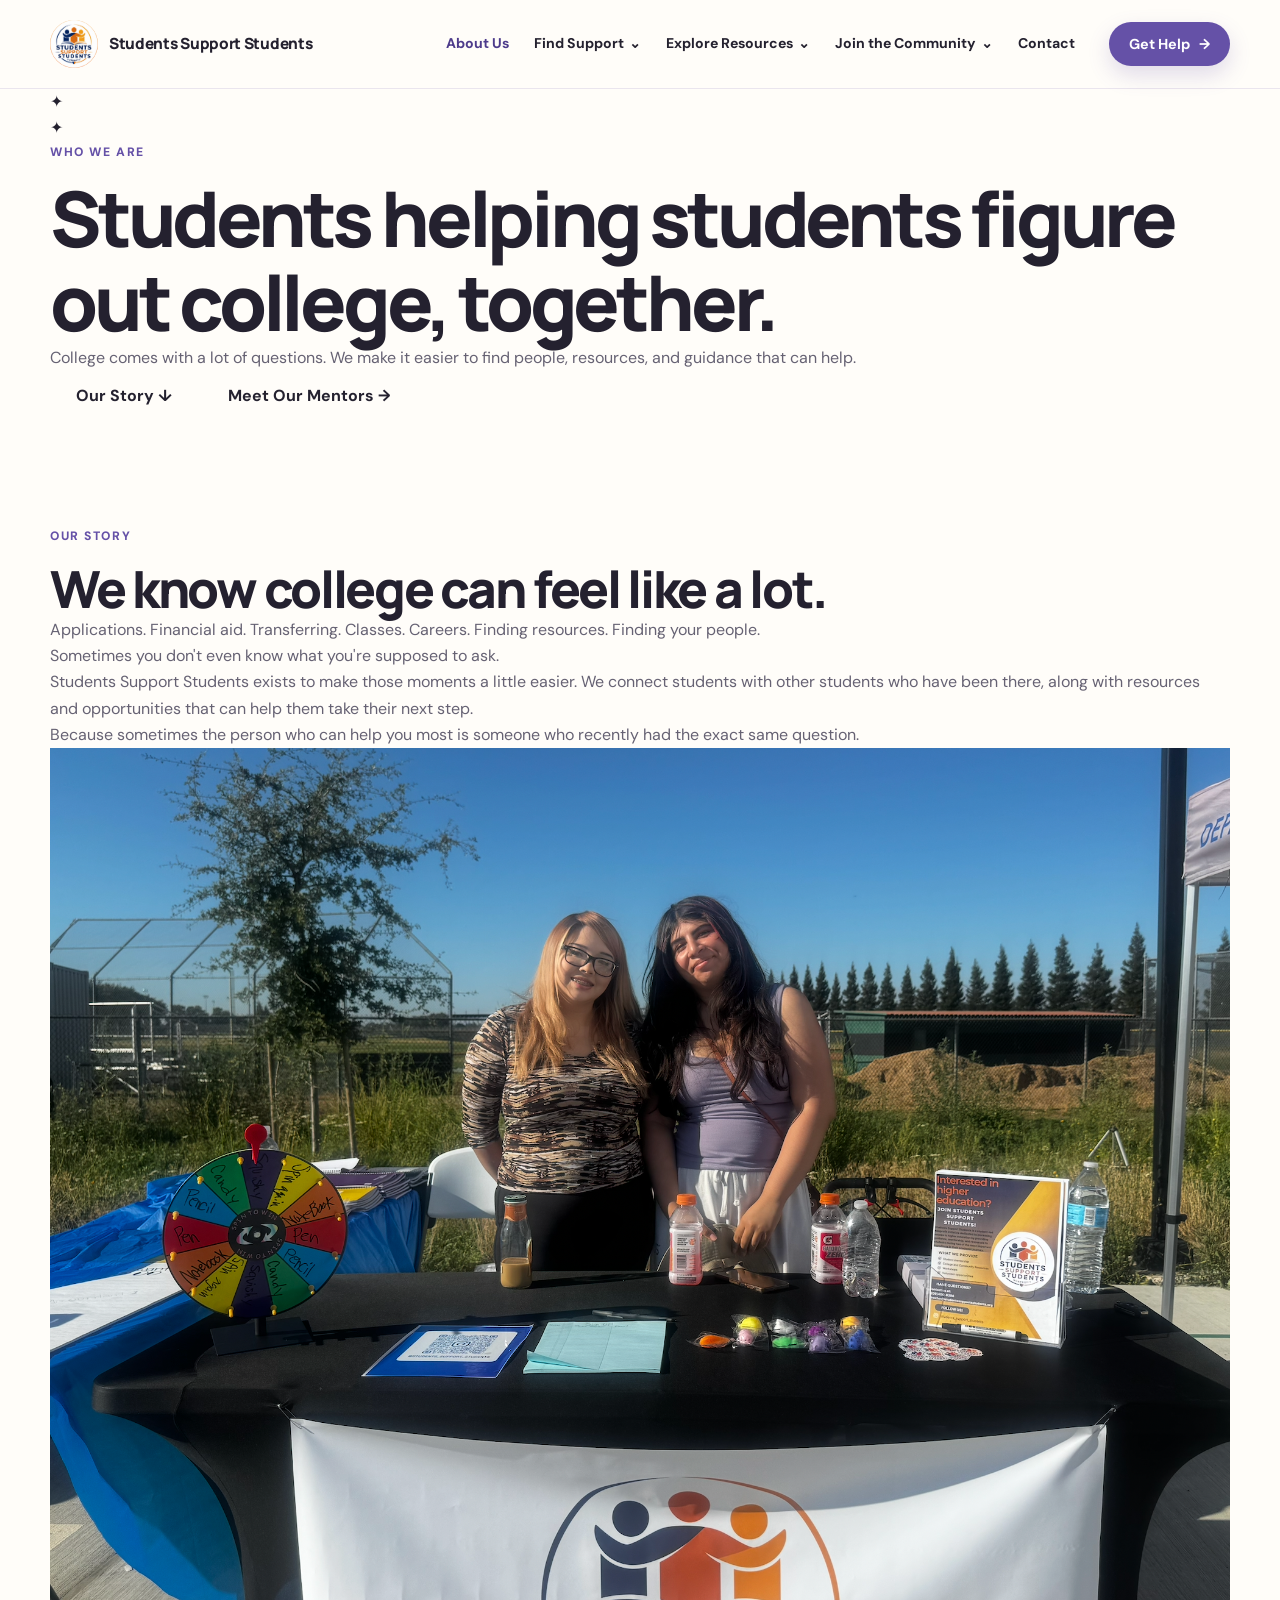
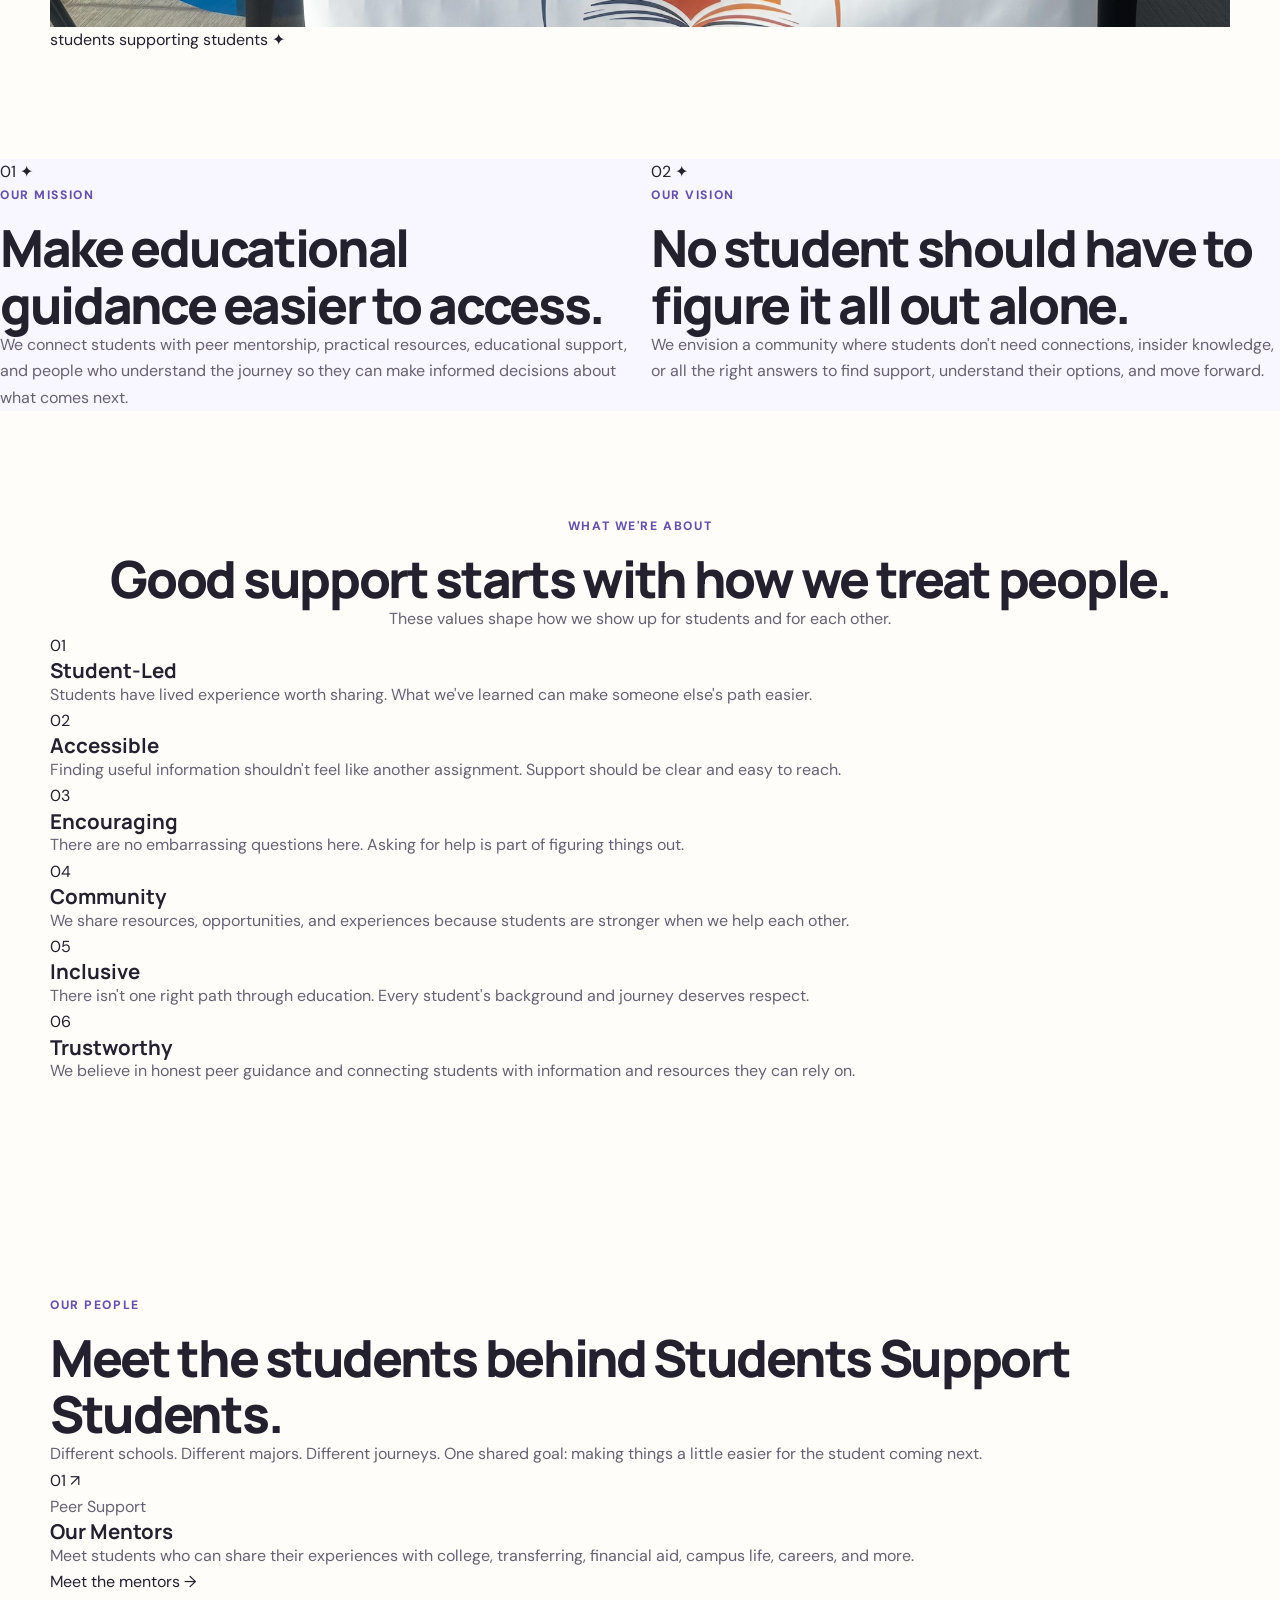
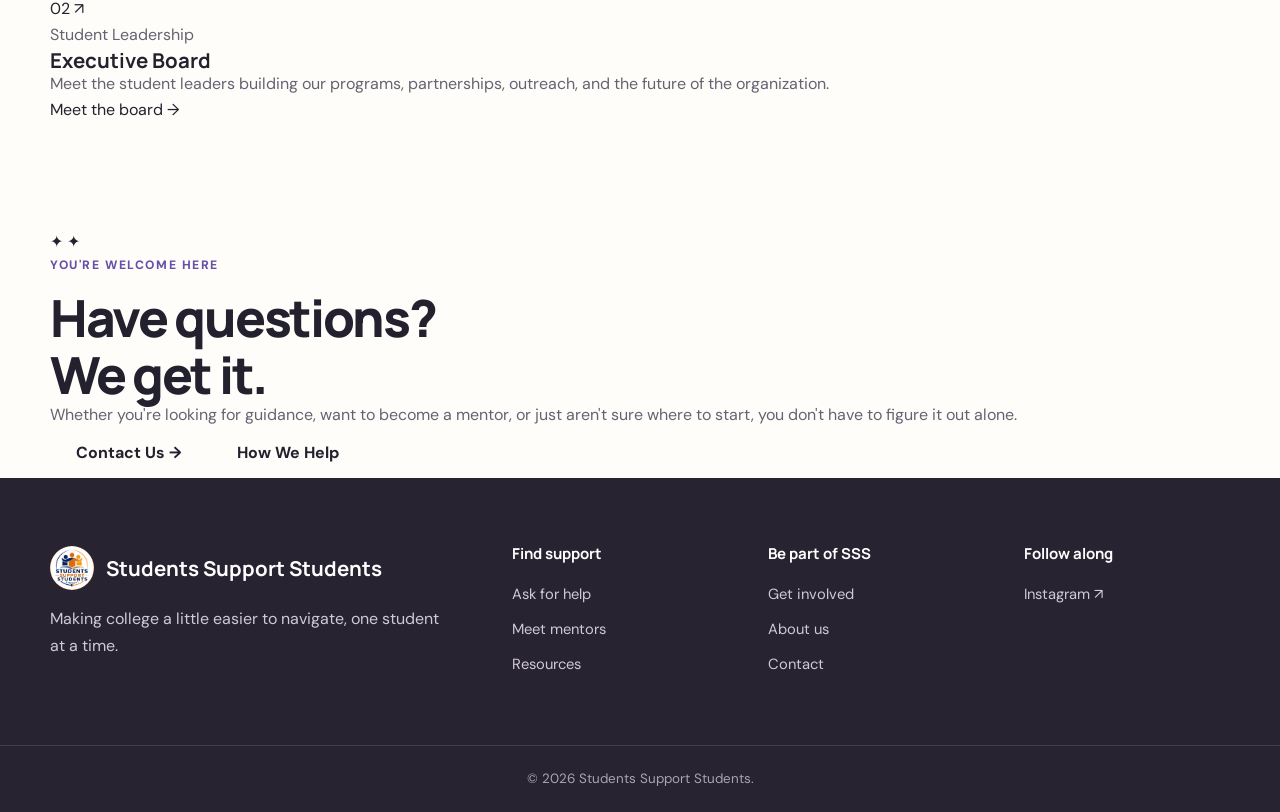
==== commit 0088ccea: "Revise content and structure in about.html" ====
--- a/about.html
+++ b/about.html
@@ -3,7 +3,7 @@
 <head>
   <meta charset="UTF-8">
   <meta name="viewport" content="width=device-width, initial-scale=1.0">
-  <meta name="description" content="Learn about Students Support Students, our story, mission, vision, values, mentors, and student leadership.">
+  <meta name="description" content="Learn about Students Support Students, our story, mission, values, mentors, and student leadership.">
   <title>Who We Are | Students Support Students</title>
   <link rel="stylesheet" href="css/style.css">
   <link rel="stylesheet" href="css/about.css">
@@ -21,7 +21,6 @@
 
     <ul class="nav-links">
       <li><a href="index.html">Home</a></li>
-
       <li class="nav-dropdown">
         <a href="about.html" class="dropdown-toggle active">Who We Are <span aria-hidden="true">⌄</span></a>
         <ul class="dropdown-menu">
@@ -30,7 +29,6 @@
           <li><a href="executive-board.html">Executive Board</a></li>
         </ul>
       </li>
-
       <li><a href="how-we-help.html">How We Help</a></li>
       <li><a href="resources.html">Resources</a></li>
       <li><a href="get-involved.html">Get Involved</a></li>
@@ -44,24 +42,20 @@
 
 <!-- HERO -->
 <section class="about-hero">
-  <div class="container about-hero-grid">
-
-    <div class="about-hero-copy">
-      <p class="section-label">Who We Are</p>
-      <h1>Students helping students navigate what comes next.</h1>
-      <p>Higher education can be complicated. Finding someone who understands what you're going through shouldn't be.</p>
-
-      <div class="about-hero-actions">
-        <a href="#our-story" class="button button-light">Our Story ↓</a>
-        <a href="mentors.html" class="button button-outline-light">Meet Our Mentors</a>
-      </div>
-    </div>
-
-    <div class="about-hero-image">
-      <img src="images/tabling.png" alt="Students Support Students connecting with students at a community event">
-      <span class="about-image-note">built by students ✦</span>
-    </div>
-
+  <div class="container about-hero-content">
+    <div class="hero-sparkle hero-sparkle-one">✦</div>
+    <div class="hero-sparkle hero-sparkle-two">✦</div>
+    <div class="hero-circle hero-circle-one"></div>
+    <div class="hero-circle hero-circle-two"></div>
+
+    <p class="section-label">Who We Are</p>
+    <h1>Students helping students figure out college, <span>together.</span></h1>
+    <p class="about-hero-description">College comes with a lot of questions. We make it easier to find people, resources, and guidance that can help.</p>
+
+    <div class="about-hero-actions">
+      <a href="#our-story" class="button hero-primary-button">Our Story ↓</a>
+      <a href="mentors.html" class="button hero-secondary-button">Meet Our Mentors →</a>
+    </div>
   </div>
 </section>
 
@@ -69,20 +63,28 @@
 <section class="our-story section" id="our-story">
   <div class="container story-grid">
 
-    <div class="story-image">
-      <img src="images/tabling.png" alt="Students Support Students participating in student outreach">
-      <div class="story-image-accent">Students supporting students.</div>
-    </div>
-
     <div class="story-content">
       <p class="section-label">Our Story</p>
-      <h2>We know how overwhelming college can feel when you don't know where to start.</h2>
-
-      <p>Students Support Students was created around a simple idea: students shouldn't have to figure out higher education alone.</p>
-
-      <p>From applications and financial aid to transferring, finding campus resources, and adjusting to college life, many of the questions students face have already been navigated by someone just a few steps ahead.</p>
-
-      <p>We bring those students together—creating a community where experience can become guidance, questions are welcomed, and finding your next step feels a little easier.</p>
+      <h2>We know college can feel like <span>a lot.</span></h2>
+
+      <p class="story-list">Applications. Financial aid. Transferring. Classes. Careers. Finding resources. Finding your people.</p>
+
+      <p>Sometimes you don't even know what you're supposed to ask.</p>
+
+      <p>Students Support Students exists to make those moments a little easier. We connect students with other students who have been there, along with resources and opportunities that can help them take their next step.</p>
+
+      <p>Because sometimes the person who can help you most is someone who recently had the exact same question.</p>
+    </div>
+
+    <div class="story-photo">
+      <div class="story-photo-background"></div>
+      <img src="images/tabling.png" alt="Students Support Students connecting with students at a community event">
+      <div class="story-photo-tag">students supporting students ✦</div>
+      <div class="story-photo-dots" aria-hidden="true">
+        <span></span><span></span><span></span>
+        <span></span><span></span><span></span>
+        <span></span><span></span><span></span>
+      </div>
     </div>
 
   </div>
@@ -92,22 +94,24 @@
 <section class="mission-vision" id="mission">
   <div class="mission-vision-grid">
 
-    <article class="mission-block mission-block-orange">
-      <div class="mission-block-content">
-        <span class="mission-number">01</span>
-        <p class="section-label">Our Mission</p>
-        <h2>Make educational guidance easier to access.</h2>
-        <p>We connect students with peer mentorship, practical resources, educational support, and people who understand the journey so they can make informed decisions about what comes next.</p>
+    <article class="mission-card mission-card-orange">
+      <div class="mission-card-top">
+        <span>01</span>
+        <span>✦</span>
       </div>
+      <p class="section-label">Our Mission</p>
+      <h2>Make educational guidance easier to access.</h2>
+      <p>We connect students with peer mentorship, practical resources, educational support, and people who understand the journey so they can make informed decisions about what comes next.</p>
     </article>
 
-    <article class="mission-block mission-block-blue">
-      <div class="mission-block-content">
-        <span class="mission-number">02</span>
-        <p class="section-label">Our Vision</p>
-        <h2>A future where students don't have to figure it out alone.</h2>
-        <p>We envision a community where students don't need connections, insider knowledge, or all the right answers to find support, understand their options, and move forward.</p>
+    <article class="mission-card mission-card-blue">
+      <div class="mission-card-top">
+        <span>02</span>
+        <span>✦</span>
       </div>
+      <p class="section-label">Our Vision</p>
+      <h2>No student should have to figure it all out alone.</h2>
+      <p>We envision a community where students don't need connections, insider knowledge, or all the right answers to find support, understand their options, and move forward.</p>
     </article>
 
   </div>
@@ -118,137 +122,123 @@
   <div class="container">
 
     <div class="values-heading">
-      <div>
-        <p class="section-label">What We Believe</p>
-        <h2>The values behind our work.</h2>
-      </div>
-
-      <p>How we support students matters just as much as the information we share. These principles guide our mentorship, resources, outreach, and community.</p>
+      <p class="section-label">What We're About</p>
+      <h2>Good support starts with how we treat people.</h2>
+      <p>These values shape how we show up for students and for each other.</p>
     </div>
 
     <div class="values-grid">
 
-      <article class="value-card">
+      <article class="value-item">
         <span class="value-number">01</span>
-        <h3>Student Leadership</h3>
-        <p>Students bring valuable knowledge and lived experience that can help someone else move forward.</p>
-      </article>
-
-      <article class="value-card">
+        <div>
+          <h3>Student-Led</h3>
+          <p>Students have lived experience worth sharing. What we've learned can make someone else's path easier.</p>
+        </div>
+      </article>
+
+      <article class="value-item">
         <span class="value-number">02</span>
-        <h3>Accessibility</h3>
-        <p>Support and information should be understandable, approachable, and easy for students to find.</p>
-      </article>
-
-      <article class="value-card">
+        <div>
+          <h3>Accessible</h3>
+          <p>Finding useful information shouldn't feel like another assignment. Support should be clear and easy to reach.</p>
+        </div>
+      </article>
+
+      <article class="value-item">
         <span class="value-number">03</span>
-        <h3>Encouragement</h3>
-        <p>Students deserve guidance that builds confidence instead of making them feel behind for asking questions.</p>
-      </article>
-
-      <article class="value-card">
+        <div>
+          <h3>Encouraging</h3>
+          <p>There are no embarrassing questions here. Asking for help is part of figuring things out.</p>
+        </div>
+      </article>
+
+      <article class="value-item">
         <span class="value-number">04</span>
-        <h3>Community</h3>
-        <p>We become stronger when students share experiences, resources, opportunities, and what they've learned.</p>
-      </article>
-
-      <article class="value-card">
+        <div>
+          <h3>Community</h3>
+          <p>We share resources, opportunities, and experiences because students are stronger when we help each other.</p>
+        </div>
+      </article>
+
+      <article class="value-item">
         <span class="value-number">05</span>
-        <h3>Inclusion</h3>
-        <p>Every student deserves to feel welcomed, respected, and valued regardless of their background or educational path.</p>
-      </article>
-
-      <article class="value-card">
+        <div>
+          <h3>Inclusive</h3>
+          <p>There isn't one right path through education. Every student's background and journey deserves respect.</p>
+        </div>
+      </article>
+
+      <article class="value-item">
         <span class="value-number">06</span>
-        <h3>Trust</h3>
-        <p>We believe in honest peer guidance, respecting students' experiences, and connecting people with reliable resources.</p>
-      </article>
-
-    </div>
-  </div>
-</section>
-
-<!-- OUR COMMUNITY -->
-<section class="our-community section">
+        <div>
+          <h3>Trustworthy</h3>
+          <p>We believe in honest peer guidance and connecting students with information and resources they can rely on.</p>
+        </div>
+      </article>
+
+    </div>
+  </div>
+</section>
+
+<!-- OUR PEOPLE -->
+<section class="our-people section">
   <div class="container">
 
-    <div class="community-heading">
-      <p class="section-label">Our Community</p>
-      <h2>Meet the people behind the support.</h2>
-      <p>Students Support Students is powered by mentors and student leaders who turn their own experiences into support for someone else.</p>
-    </div>
-
-    <div class="community-grid">
-
-      <a href="mentors.html" class="community-card community-card-blue">
-        <div class="community-card-top">
-          <span class="community-number">01</span>
-          <span class="community-arrow">↗</span>
-        </div>
-
-        <div class="community-card-content">
-          <p class="section-label">Peer Support</p>
-          <h3>Meet Our Mentors</h3>
-          <p>Meet students from different colleges, majors, and educational pathways who are ready to share what they've learned.</p>
-          <span class="community-link">Explore Our Mentors →</span>
+    <div class="people-heading">
+      <p class="section-label">Our People</p>
+      <h2>Meet the students behind Students Support Students.</h2>
+      <p>Different schools. Different majors. Different journeys. One shared goal: making things a little easier for the student coming next.</p>
+    </div>
+
+    <div class="people-grid">
+
+      <a href="mentors.html" class="people-card people-card-blue">
+        <div class="people-card-top">
+          <span class="people-number">01</span>
+          <span class="people-arrow">↗</span>
+        </div>
+
+        <div class="people-card-content">
+          <p class="people-label">Peer Support</p>
+          <h3>Our Mentors</h3>
+          <p>Meet students who can share their experiences with college, transferring, financial aid, campus life, careers, and more.</p>
+          <span class="people-link">Meet the mentors →</span>
         </div>
       </a>
 
-      <a href="executive-board.html" class="community-card community-card-orange">
-        <div class="community-card-top">
-          <span class="community-number">02</span>
-          <span class="community-arrow">↗</span>
-        </div>
-
-        <div class="community-card-content">
-          <p class="section-label">Student Leadership</p>
+      <a href="executive-board.html" class="people-card people-card-orange">
+        <div class="people-card-top">
+          <span class="people-number">02</span>
+          <span class="people-arrow">↗</span>
+        </div>
+
+        <div class="people-card-content">
+          <p class="people-label">Student Leadership</p>
           <h3>Executive Board</h3>
-          <p>Meet the student leaders guiding our programs, partnerships, outreach, and the future of Students Support Students.</p>
-          <span class="community-link">Meet Our Leadership →</span>
+          <p>Meet the student leaders building our programs, partnerships, outreach, and the future of the organization.</p>
+          <span class="people-link">Meet the board →</span>
         </div>
       </a>
 
     </div>
-  </div>
-</section>
-
-<!-- WHY PEER SUPPORT -->
-<section class="peer-belief">
-  <div class="container peer-belief-grid">
-
-    <div class="peer-belief-label">
-      <p class="section-label">Why Peer Support?</p>
-      <span>Our approach</span>
-    </div>
-
-    <div class="peer-belief-quote">
-      <span class="quote-mark">“</span>
-      <blockquote>You shouldn't need to know the right person, the right words, or the whole system just to get help.</blockquote>
-      <p>Sometimes the most useful guidance comes from someone who recently had the same question.</p>
-      <a href="how-we-help.html" class="text-link">See How We Help →</a>
-    </div>
-
   </div>
 </section>
 
 <!-- CTA -->
 <section class="about-cta">
-  <div class="container about-cta-grid">
-
-    <div>
-      <p class="section-label">Be Part of It</p>
-      <h2>Students helping students starts with people willing to share what they know.</h2>
-    </div>
-
-    <div class="about-cta-copy">
-      <p>Whether you're looking for support, want to become a mentor, volunteer your time, or collaborate with our organization, there's a place for you here.</p>
-
-      <div class="about-cta-actions">
-        <a href="get-involved.html" class="button button-light">Get Involved →</a>
-        <a href="contact.html" class="button button-outline-light">Contact Us</a>
-      </div>
-    </div>
-
+  <div class="container about-cta-content">
+    <span class="cta-sparkle cta-sparkle-one">✦</span>
+    <span class="cta-sparkle cta-sparkle-two">✦</span>
+
+    <p class="section-label">You're Welcome Here</p>
+    <h2>Have questions?<br>We get it.</h2>
+    <p>Whether you're looking for guidance, want to become a mentor, or just aren't sure where to start, you don't have to figure it out alone.</p>
+
+    <div class="about-cta-actions">
+      <a href="contact.html" class="button cta-primary-button">Contact Us →</a>
+      <a href="how-we-help.html" class="button cta-secondary-button">How We Help</a>
+    </div>
   </div>
 </section>
 
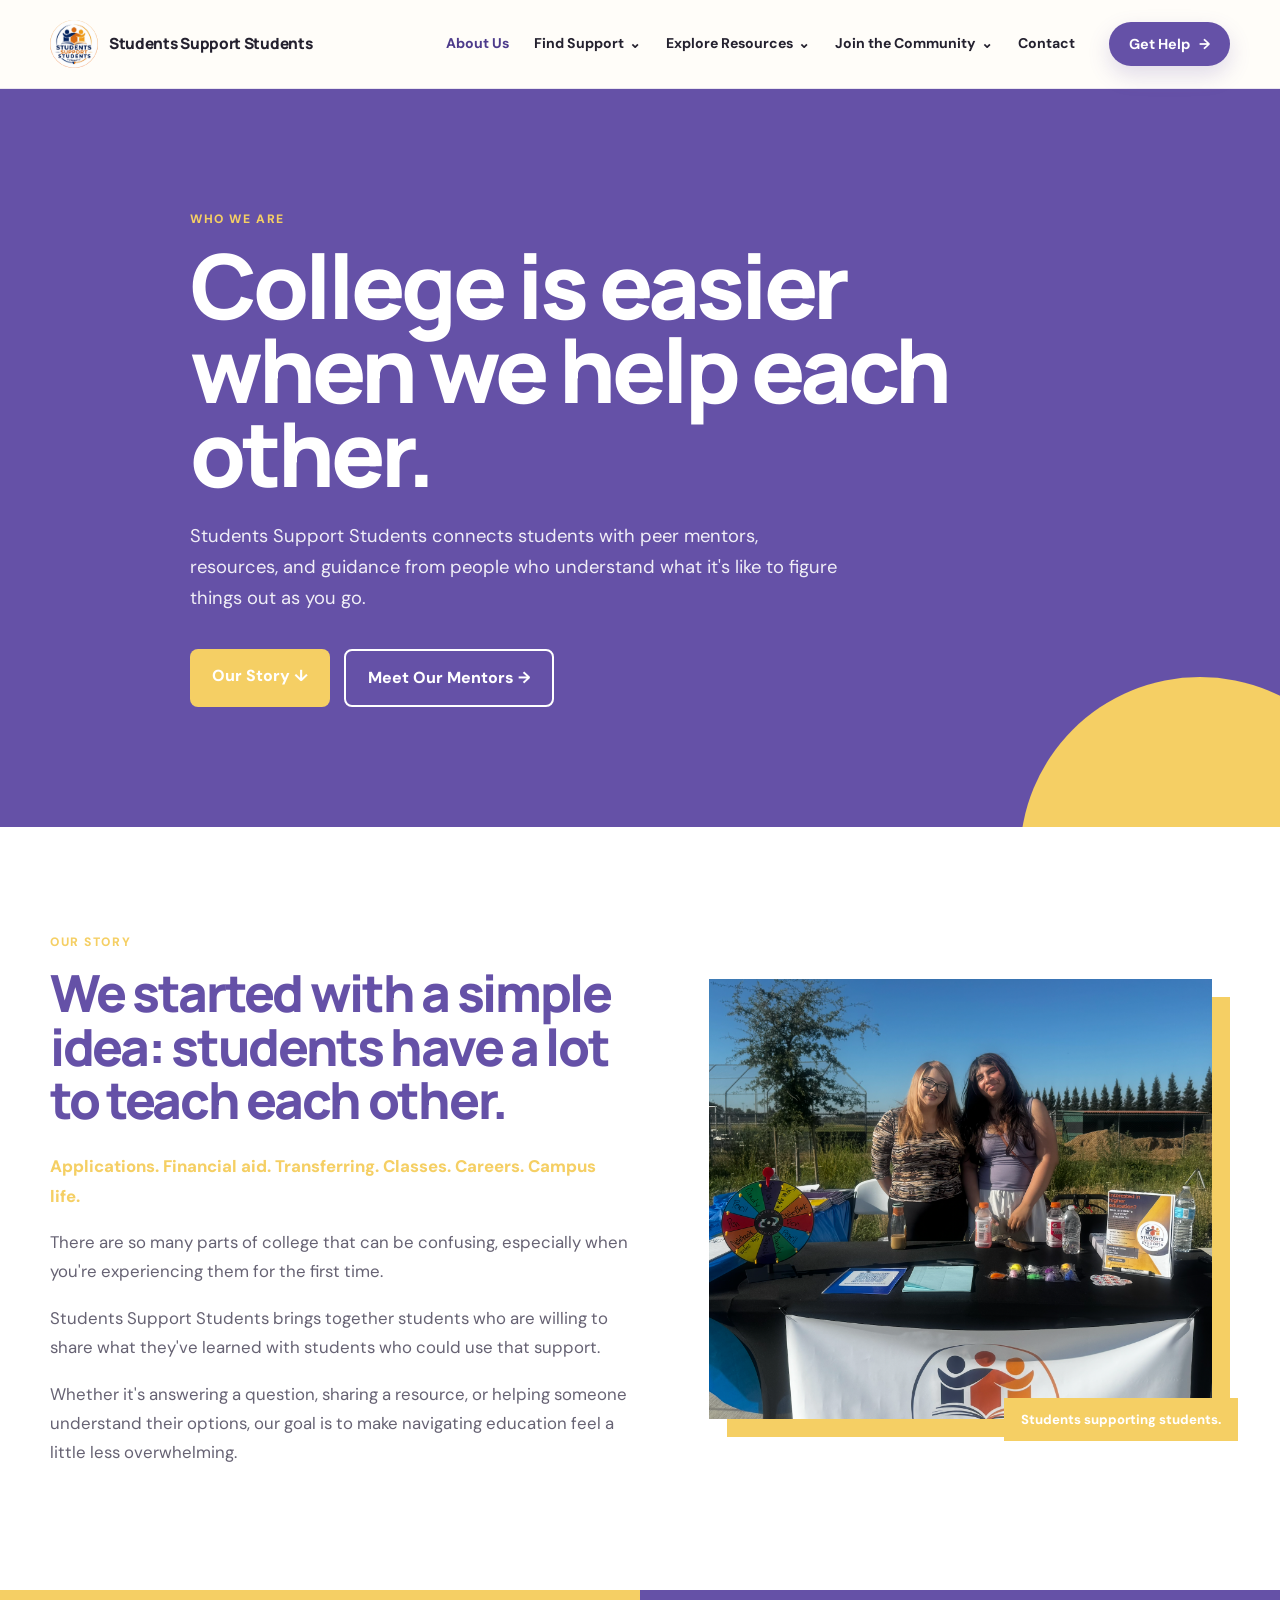
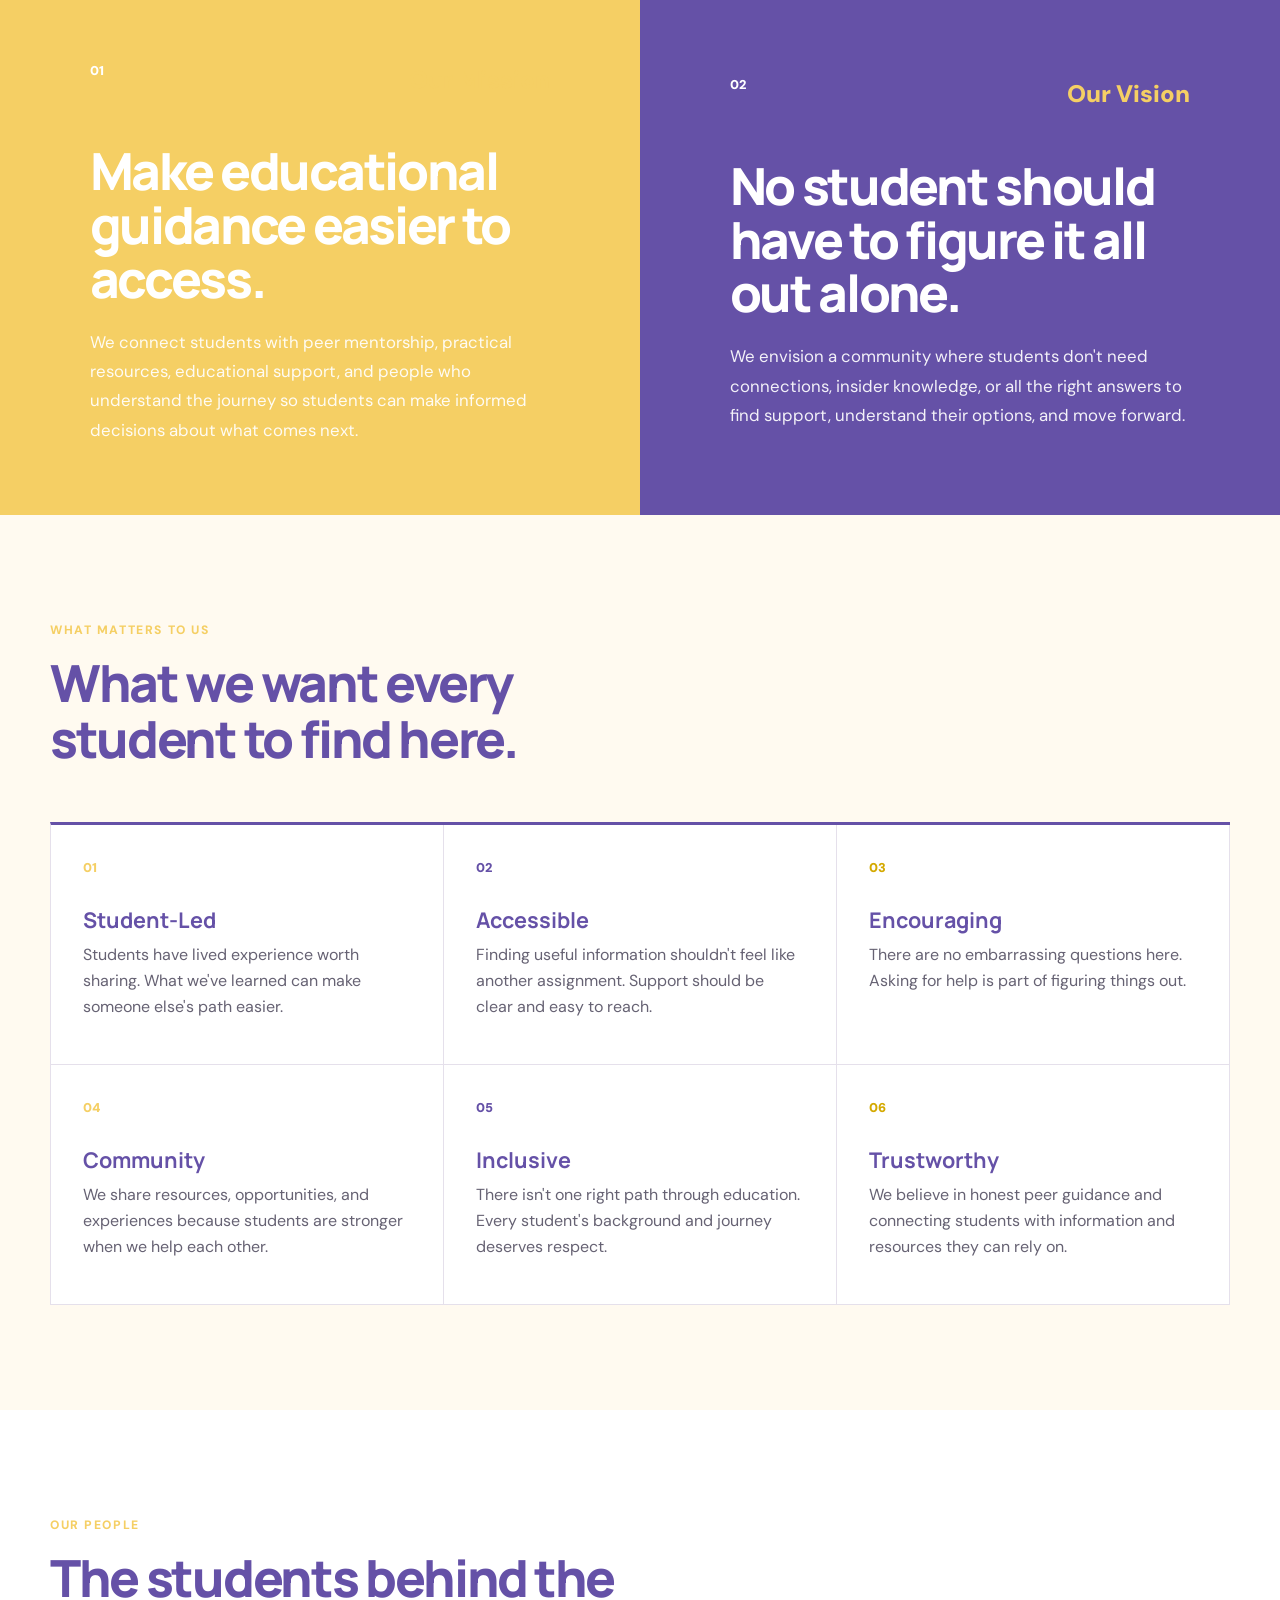
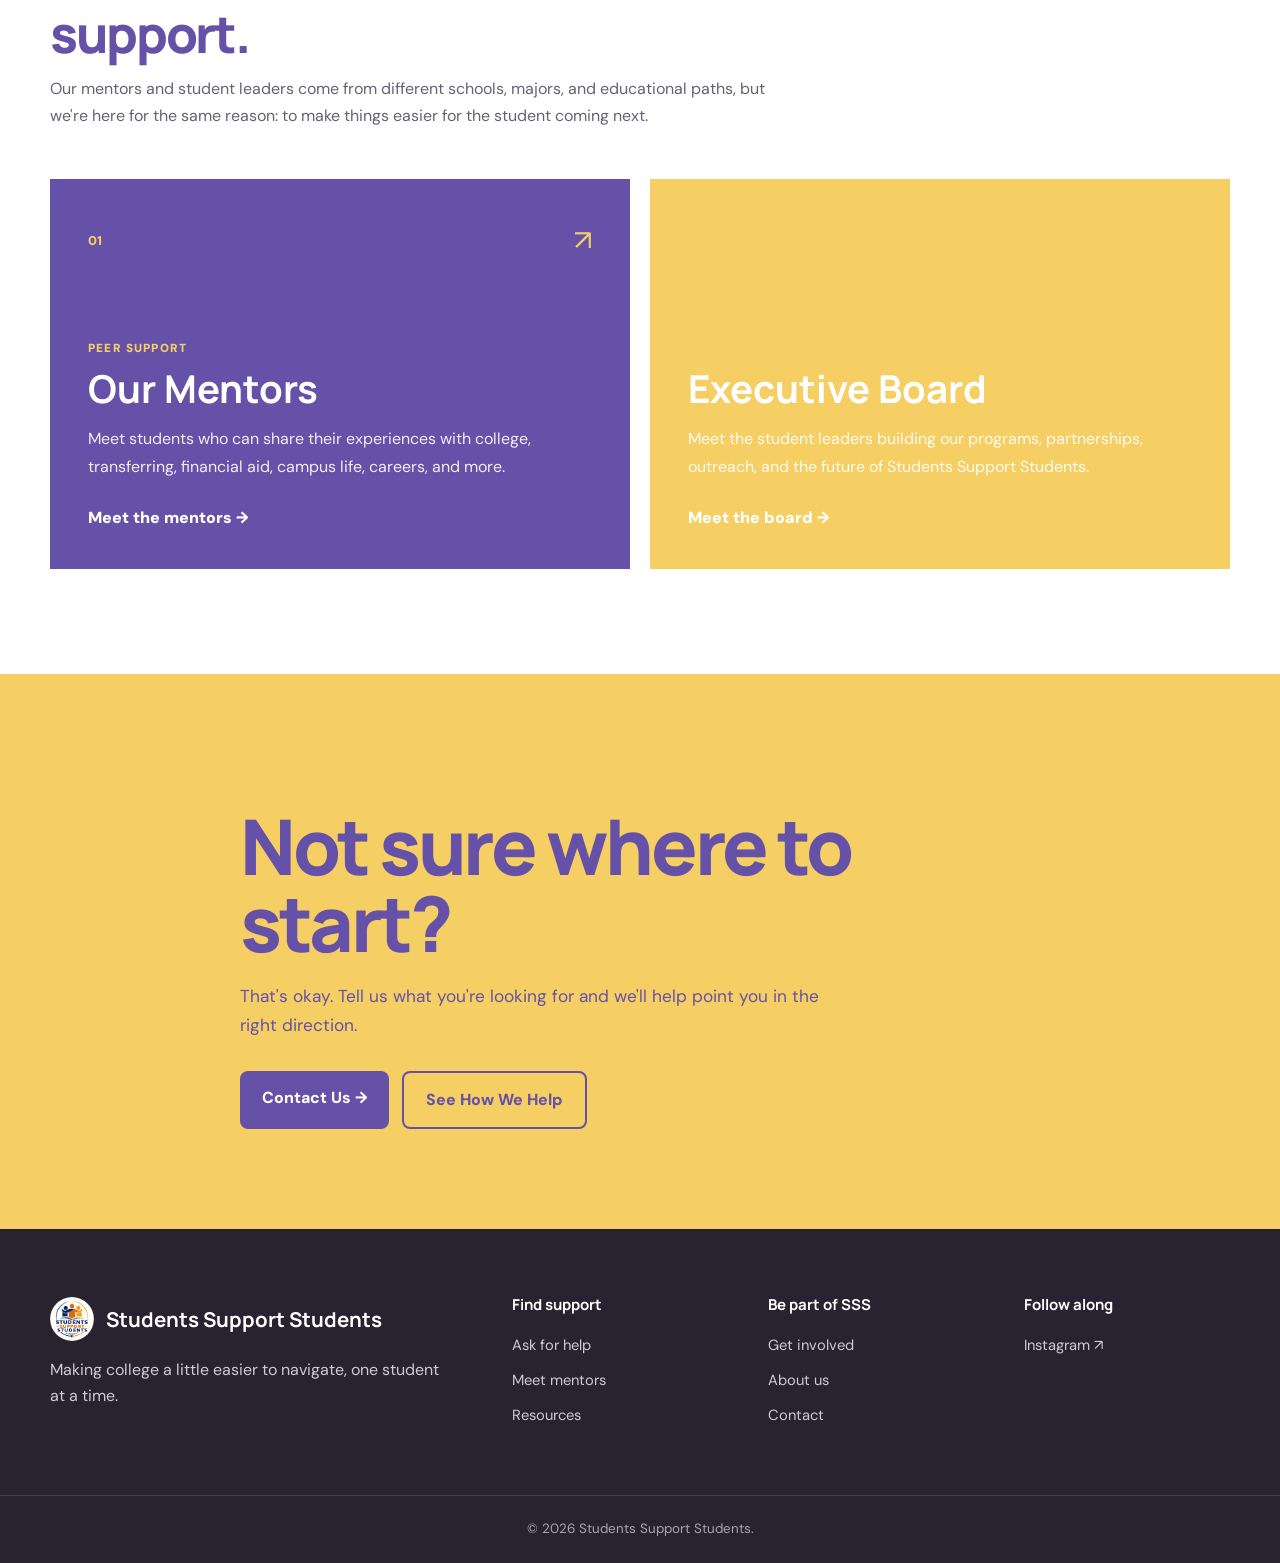
==== commit 6c52f154: "Revise about.html for clarity and engagement Updated the content and structure of the about page to " ====
--- a/about.html
+++ b/about.html
@@ -43,18 +43,13 @@
 <!-- HERO -->
 <section class="about-hero">
   <div class="container about-hero-content">
-    <div class="hero-sparkle hero-sparkle-one">✦</div>
-    <div class="hero-sparkle hero-sparkle-two">✦</div>
-    <div class="hero-circle hero-circle-one"></div>
-    <div class="hero-circle hero-circle-two"></div>
-
     <p class="section-label">Who We Are</p>
-    <h1>Students helping students figure out college, <span>together.</span></h1>
-    <p class="about-hero-description">College comes with a lot of questions. We make it easier to find people, resources, and guidance that can help.</p>
+    <h1>College is easier when we help each other.</h1>
+    <p class="about-hero-description">Students Support Students connects students with peer mentors, resources, and guidance from people who understand what it's like to figure things out as you go.</p>
 
     <div class="about-hero-actions">
-      <a href="#our-story" class="button hero-primary-button">Our Story ↓</a>
-      <a href="mentors.html" class="button hero-secondary-button">Meet Our Mentors →</a>
+      <a href="#our-story" class="hero-primary-button">Our Story ↓</a>
+      <a href="mentors.html" class="hero-secondary-button">Meet Our Mentors →</a>
     </div>
   </div>
 </section>
@@ -65,26 +60,21 @@
 
     <div class="story-content">
       <p class="section-label">Our Story</p>
-      <h2>We know college can feel like <span>a lot.</span></h2>
-
-      <p class="story-list">Applications. Financial aid. Transferring. Classes. Careers. Finding resources. Finding your people.</p>
-
-      <p>Sometimes you don't even know what you're supposed to ask.</p>
-
-      <p>Students Support Students exists to make those moments a little easier. We connect students with other students who have been there, along with resources and opportunities that can help them take their next step.</p>
-
-      <p>Because sometimes the person who can help you most is someone who recently had the exact same question.</p>
+      <h2>We started with a simple idea: students have a lot to teach each other.</h2>
+
+      <p class="story-list">Applications. Financial aid. Transferring. Classes. Careers. Campus life.</p>
+
+      <p>There are so many parts of college that can be confusing, especially when you're experiencing them for the first time.</p>
+
+      <p>Students Support Students brings together students who are willing to share what they've learned with students who could use that support.</p>
+
+      <p>Whether it's answering a question, sharing a resource, or helping someone understand their options, our goal is to make navigating education feel a little less overwhelming.</p>
     </div>
 
     <div class="story-photo">
       <div class="story-photo-background"></div>
       <img src="images/tabling.png" alt="Students Support Students connecting with students at a community event">
-      <div class="story-photo-tag">students supporting students ✦</div>
-      <div class="story-photo-dots" aria-hidden="true">
-        <span></span><span></span><span></span>
-        <span></span><span></span><span></span>
-        <span></span><span></span><span></span>
-      </div>
+      <div class="story-photo-tag">Students supporting students.</div>
     </div>
 
   </div>
@@ -97,20 +87,22 @@
     <article class="mission-card mission-card-orange">
       <div class="mission-card-top">
         <span>01</span>
-        <span>✦</span>
+        <span>Our Mission</span>
       </div>
-      <p class="section-label">Our Mission</p>
+
       <h2>Make educational guidance easier to access.</h2>
-      <p>We connect students with peer mentorship, practical resources, educational support, and people who understand the journey so they can make informed decisions about what comes next.</p>
+
+      <p>We connect students with peer mentorship, practical resources, educational support, and people who understand the journey so students can make informed decisions about what comes next.</p>
     </article>
 
     <article class="mission-card mission-card-blue">
       <div class="mission-card-top">
         <span>02</span>
-        <span>✦</span>
+        <span>Our Vision</span>
       </div>
-      <p class="section-label">Our Vision</p>
+
       <h2>No student should have to figure it all out alone.</h2>
+
       <p>We envision a community where students don't need connections, insider knowledge, or all the right answers to find support, understand their options, and move forward.</p>
     </article>
 
@@ -122,59 +114,46 @@
   <div class="container">
 
     <div class="values-heading">
-      <p class="section-label">What We're About</p>
-      <h2>Good support starts with how we treat people.</h2>
-      <p>These values shape how we show up for students and for each other.</p>
+      <p class="section-label">What Matters to Us</p>
+      <h2>What we want every student to find here.</h2>
     </div>
 
     <div class="values-grid">
 
       <article class="value-item">
         <span class="value-number">01</span>
-        <div>
-          <h3>Student-Led</h3>
-          <p>Students have lived experience worth sharing. What we've learned can make someone else's path easier.</p>
-        </div>
+        <h3>Student-Led</h3>
+        <p>Students have lived experience worth sharing. What we've learned can make someone else's path easier.</p>
       </article>
 
       <article class="value-item">
         <span class="value-number">02</span>
-        <div>
-          <h3>Accessible</h3>
-          <p>Finding useful information shouldn't feel like another assignment. Support should be clear and easy to reach.</p>
-        </div>
+        <h3>Accessible</h3>
+        <p>Finding useful information shouldn't feel like another assignment. Support should be clear and easy to reach.</p>
       </article>
 
       <article class="value-item">
         <span class="value-number">03</span>
-        <div>
-          <h3>Encouraging</h3>
-          <p>There are no embarrassing questions here. Asking for help is part of figuring things out.</p>
-        </div>
+        <h3>Encouraging</h3>
+        <p>There are no embarrassing questions here. Asking for help is part of figuring things out.</p>
       </article>
 
       <article class="value-item">
         <span class="value-number">04</span>
-        <div>
-          <h3>Community</h3>
-          <p>We share resources, opportunities, and experiences because students are stronger when we help each other.</p>
-        </div>
+        <h3>Community</h3>
+        <p>We share resources, opportunities, and experiences because students are stronger when we help each other.</p>
       </article>
 
       <article class="value-item">
         <span class="value-number">05</span>
-        <div>
-          <h3>Inclusive</h3>
-          <p>There isn't one right path through education. Every student's background and journey deserves respect.</p>
-        </div>
+        <h3>Inclusive</h3>
+        <p>There isn't one right path through education. Every student's background and journey deserves respect.</p>
       </article>
 
       <article class="value-item">
         <span class="value-number">06</span>
-        <div>
-          <h3>Trustworthy</h3>
-          <p>We believe in honest peer guidance and connecting students with information and resources they can rely on.</p>
-        </div>
+        <h3>Trustworthy</h3>
+        <p>We believe in honest peer guidance and connecting students with information and resources they can rely on.</p>
       </article>
 
     </div>
@@ -187,8 +166,8 @@
 
     <div class="people-heading">
       <p class="section-label">Our People</p>
-      <h2>Meet the students behind Students Support Students.</h2>
-      <p>Different schools. Different majors. Different journeys. One shared goal: making things a little easier for the student coming next.</p>
+      <h2>The students behind the support.</h2>
+      <p>Our mentors and student leaders come from different schools, majors, and educational paths, but we're here for the same reason: to make things easier for the student coming next.</p>
     </div>
 
     <div class="people-grid">
@@ -216,7 +195,7 @@
         <div class="people-card-content">
           <p class="people-label">Student Leadership</p>
           <h3>Executive Board</h3>
-          <p>Meet the student leaders building our programs, partnerships, outreach, and the future of the organization.</p>
+          <p>Meet the student leaders building our programs, partnerships, outreach, and the future of Students Support Students.</p>
           <span class="people-link">Meet the board →</span>
         </div>
       </a>
@@ -228,16 +207,13 @@
 <!-- CTA -->
 <section class="about-cta">
   <div class="container about-cta-content">
-    <span class="cta-sparkle cta-sparkle-one">✦</span>
-    <span class="cta-sparkle cta-sparkle-two">✦</span>
-
-    <p class="section-label">You're Welcome Here</p>
-    <h2>Have questions?<br>We get it.</h2>
-    <p>Whether you're looking for guidance, want to become a mentor, or just aren't sure where to start, you don't have to figure it out alone.</p>
+    <p class="section-label">Get Connected</p>
+    <h2>Not sure where to start?</h2>
+    <p>That's okay. Tell us what you're looking for and we'll help point you in the right direction.</p>
 
     <div class="about-cta-actions">
-      <a href="contact.html" class="button cta-primary-button">Contact Us →</a>
-      <a href="how-we-help.html" class="button cta-secondary-button">How We Help</a>
+      <a href="contact.html" class="cta-primary-button">Contact Us →</a>
+      <a href="how-we-help.html" class="cta-secondary-button">See How We Help</a>
     </div>
   </div>
 </section>
--- a/css/about.css
+++ b/css/about.css
@@ -1 +1,523 @@
-.about-introduction{background:var(--white)}.about-introduction-content{display:grid;grid-template-columns:.9fr 1.1fr;align-items:center;gap:80px}.about-introduction-text h2{margin-bottom:24px}.about-introduction-text p:not(.section-label){margin-bottom:17px;font-size:1.04rem}.about-introduction-image{position:relative}.about-introduction-image:before{position:absolute;inset:-15px;z-index:0;border-radius:30px;background:var(--yellow);content:"";transform:rotate(-3deg)}.about-introduction-image img{position:relative;z-index:1;width:100%;min-height:480px;border:8px solid var(--white);border-radius:27px;box-shadow:var(--shadow);object-fit:cover;transform:rotate(1deg)}.mission-vision{background:var(--lavender-soft)}.mission-vision-grid{display:grid;grid-template-columns:repeat(2,1fr);gap:22px}.mission-vision-card{padding:43px;border:1px solid var(--border);border-radius:28px;background:var(--white);box-shadow:var(--shadow-sm)}.vision-card{background:var(--mint-soft)}.mission-vision-card h2{margin-bottom:20px;font-size:clamp(1.8rem,3vw,2.7rem)}.values{background:var(--paper)}.values-heading{margin-inline:auto;text-align:center}.values-honeycomb{display:grid;grid-template-columns:repeat(3,1fr);gap:18px}.hexagon{padding:31px;border:1px solid var(--border);border-radius:23px;background:var(--white);box-shadow:var(--shadow-sm)}.hexagon:nth-child(3n+1){background:var(--lavender-soft)}.hexagon:nth-child(3n+2){background:var(--yellow-soft)}.hexagon:nth-child(3n){background:var(--mint-soft)}.hexagon-icon{display:grid;width:41px;height:41px;margin-bottom:26px;place-items:center;border-radius:50%;background:rgba(255,255,255,.75);font-size:.72rem;font-weight:800}.hexagon h3{margin-bottom:11px}@media(max-width:900px){.about-introduction-content{grid-template-columns:1fr;gap:50px}.values-honeycomb{grid-template-columns:repeat(2,1fr)}}@media(max-width:650px){.mission-vision-grid,.values-honeycomb{grid-template-columns:1fr}.mission-vision-card{padding:30px}.about-introduction-image img{min-height:350px}}+/* HERO */
+.about-hero{
+  position:relative;
+  overflow:hidden;
+  padding:120px 0;
+  background:var(--blue);
+  color:var(--white)
+}
+
+.about-hero:after{
+  position:absolute;
+  width:360px;
+  height:360px;
+  right:-100px;
+  bottom:-210px;
+  border-radius:50%;
+  background:var(--yellow);
+  content:""
+}
+
+.about-hero-content{
+  position:relative;
+  z-index:2;
+  max-width:900px
+}
+
+.about-hero .section-label{
+  color:var(--yellow)
+}
+
+.about-hero h1{
+  max-width:850px;
+  margin:0 0 25px;
+  font-size:clamp(3.4rem,7vw,6.5rem);
+  line-height:.94;
+  letter-spacing:-.045em;
+  color:var(--white)
+}
+
+.about-hero h1 span{
+  color:var(--yellow)
+}
+
+.about-hero-description{
+  max-width:650px;
+  font-size:1.15rem;
+  line-height:1.7;
+  color:rgba(255,255,255,.9)
+}
+
+.about-hero-actions{
+  display:flex;
+  gap:14px;
+  margin-top:34px;
+  flex-wrap:wrap
+}
+
+.hero-primary-button,
+.hero-secondary-button{
+  display:inline-block;
+  padding:14px 22px;
+  border-radius:8px;
+  font-weight:800;
+  transition:.2s ease
+}
+
+.hero-primary-button{
+  background:var(--orange);
+  color:var(--white)
+}
+
+.hero-secondary-button{
+  border:2px solid var(--white);
+  color:var(--white)
+}
+
+.hero-primary-button:hover,
+.hero-secondary-button:hover{
+  transform:translateY(-2px)
+}
+
+.hero-secondary-button:hover{
+  background:var(--white);
+  color:var(--blue)
+}
+
+/* hide old decorative hero pieces */
+.hero-sparkle,
+.hero-circle{
+  display:none
+}
+
+
+/* OUR STORY */
+.our-story{
+  background:var(--white)
+}
+
+.story-grid{
+  display:grid;
+  grid-template-columns:1fr .9fr;
+  gap:80px;
+  align-items:center
+}
+
+.story-content .section-label{
+  color:var(--orange)
+}
+
+.story-content h2{
+  max-width:650px;
+  margin-bottom:25px;
+  font-size:clamp(2.5rem,4vw,4rem);
+  line-height:1.05;
+  color:var(--blue)
+}
+
+.story-content h2 span{
+  color:var(--orange)
+}
+
+.story-content>p:not(.section-label){
+  margin-bottom:17px;
+  font-size:1.05rem;
+  line-height:1.75
+}
+
+.story-list{
+  font-weight:800;
+  color:var(--orange)
+}
+
+.story-photo{
+  position:relative;
+  padding:0 18px 18px 0
+}
+
+.story-photo-background{
+  position:absolute;
+  top:18px;
+  right:0;
+  bottom:0;
+  left:18px;
+  background:var(--yellow)
+}
+
+.story-photo img{
+  position:relative;
+  z-index:2;
+  display:block;
+  width:100%;
+  min-height:440px;
+  object-fit:cover
+}
+
+.story-photo-tag{
+  position:absolute;
+  z-index:3;
+  right:-8px;
+  bottom:-4px;
+  padding:11px 17px;
+  background:var(--orange);
+  font-size:.82rem;
+  font-weight:800;
+  color:var(--white)
+}
+
+.story-photo-dots{
+  display:none
+}
+
+
+/* MISSION + VISION */
+.mission-vision-grid{
+  display:grid;
+  grid-template-columns:1fr 1fr
+}
+
+.mission-card{
+  min-height:500px;
+  padding:70px clamp(40px,7vw,100px);
+  display:flex;
+  flex-direction:column;
+  justify-content:center
+}
+
+.mission-card-orange{
+  background:var(--orange);
+  color:var(--white)
+}
+
+.mission-card-blue{
+  background:var(--blue);
+  color:var(--white)
+}
+
+.mission-card .section-label{
+  color:var(--yellow)
+}
+
+.mission-card h2{
+  max-width:600px;
+  margin-bottom:22px;
+  font-size:clamp(2.3rem,4vw,3.8rem);
+  line-height:1.05;
+  color:var(--white)
+}
+
+.mission-card>p:last-child{
+  max-width:600px;
+  font-size:1.05rem;
+  line-height:1.75;
+  color:rgba(255,255,255,.92)
+}
+
+.mission-card-top{
+  display:flex;
+  justify-content:space-between;
+  margin-bottom:45px;
+  font-size:.8rem;
+  font-weight:900
+}
+
+.mission-card-top span:last-child{
+  color:var(--yellow);
+  font-size:1.5rem
+}
+
+
+/* VALUES */
+.values{
+  background:#fffaf0
+}
+
+.values-heading{
+  max-width:720px;
+  margin-bottom:55px
+}
+
+.values-heading .section-label{
+  color:var(--orange)
+}
+
+.values-heading h2{
+  max-width:650px;
+  font-size:clamp(2.4rem,4vw,3.8rem);
+  color:var(--blue)
+}
+
+.values-grid{
+  display:grid;
+  grid-template-columns:repeat(3,1fr);
+  border-top:3px solid var(--blue);
+  border-left:1px solid var(--border)
+}
+
+.value-item{
+  display:block;
+  min-height:240px;
+  padding:32px;
+  border-right:1px solid var(--border);
+  border-bottom:1px solid var(--border);
+  background:var(--white)
+}
+
+.value-number{
+  display:block;
+  margin-bottom:30px;
+  font-size:.8rem;
+  font-weight:900;
+  color:var(--orange)
+}
+
+.value-item:nth-child(2) .value-number,
+.value-item:nth-child(5) .value-number{
+  color:var(--blue)
+}
+
+.value-item:nth-child(3) .value-number,
+.value-item:nth-child(6) .value-number{
+  color:#d4a900
+}
+
+.value-item h3{
+  margin-bottom:10px;
+  font-size:1.35rem;
+  color:var(--blue)
+}
+
+.value-item p{
+  line-height:1.65
+}
+
+
+/* OUR PEOPLE */
+.our-people{
+  background:var(--white)
+}
+
+.people-heading{
+  max-width:720px;
+  margin-bottom:50px
+}
+
+.people-heading .section-label{
+  color:var(--orange)
+}
+
+.people-heading h2{
+  margin-bottom:15px;
+  font-size:clamp(2.4rem,4vw,3.8rem);
+  color:var(--blue)
+}
+
+.people-grid{
+  display:grid;
+  grid-template-columns:repeat(2,1fr);
+  gap:20px
+}
+
+.people-card{
+  position:relative;
+  display:flex;
+  min-height:390px;
+  padding:38px;
+  flex-direction:column;
+  justify-content:space-between;
+  color:var(--white);
+  transition:.2s ease
+}
+
+.people-card:hover{
+  transform:translateY(-4px)
+}
+
+.people-card-blue{
+  background:var(--blue)
+}
+
+.people-card-orange{
+  background:var(--orange)
+}
+
+.people-card-top{
+  display:flex;
+  justify-content:space-between;
+  align-items:center
+}
+
+.people-number{
+  font-size:.8rem;
+  font-weight:900;
+  color:var(--yellow)
+}
+
+.people-arrow{
+  font-size:1.8rem;
+  color:var(--yellow)
+}
+
+.people-label{
+  margin-bottom:10px;
+  font-size:.73rem;
+  font-weight:900;
+  text-transform:uppercase;
+  letter-spacing:.1em;
+  color:var(--yellow)
+}
+
+.people-card h3{
+  margin-bottom:15px;
+  font-size:clamp(2rem,3vw,3rem);
+  color:var(--white)
+}
+
+.people-card p:not(.people-label){
+  max-width:500px;
+  margin-bottom:25px;
+  line-height:1.7;
+  color:rgba(255,255,255,.9)
+}
+
+.people-link{
+  font-weight:900;
+  color:var(--white)
+}
+
+
+/* CTA */
+.about-cta{
+  position:relative;
+  overflow:hidden;
+  padding:100px 0;
+  background:var(--yellow)
+}
+
+.about-cta-content{
+  max-width:800px
+}
+
+.about-cta .section-label{
+  color:var(--orange)
+}
+
+.about-cta h2{
+  margin-bottom:20px;
+  font-size:clamp(3rem,6vw,5rem);
+  line-height:1;
+  color:var(--blue)
+}
+
+.about-cta-content>p:not(.section-label){
+  max-width:620px;
+  font-size:1.08rem;
+  line-height:1.7;
+  color:var(--blue)
+}
+
+.about-cta-actions{
+  display:flex;
+  gap:13px;
+  margin-top:30px;
+  flex-wrap:wrap
+}
+
+.cta-primary-button,
+.cta-secondary-button{
+  padding:14px 22px;
+  border-radius:8px;
+  font-weight:800
+}
+
+.cta-primary-button{
+  background:var(--blue);
+  color:var(--white)
+}
+
+.cta-secondary-button{
+  border:2px solid var(--blue);
+  color:var(--blue)
+}
+
+.cta-secondary-button:hover{
+  background:var(--blue);
+  color:var(--white)
+}
+
+.cta-sparkle{
+  display:none
+}
+
+
+/* RESPONSIVE */
+@media(max-width:900px){
+  .story-grid{
+    grid-template-columns:1fr;
+    gap:50px
+  }
+
+  .story-photo{
+    max-width:620px
+  }
+
+  .mission-vision-grid{
+    grid-template-columns:1fr
+  }
+
+  .mission-card{
+    min-height:auto;
+    padding:65px 8%
+  }
+
+  .values-grid{
+    grid-template-columns:repeat(2,1fr)
+  }
+
+  .people-grid{
+    grid-template-columns:1fr
+  }
+}
+
+@media(max-width:650px){
+  .about-hero{
+    padding:85px 0
+  }
+
+  .about-hero h1{
+    font-size:clamp(2.8rem,14vw,4.3rem)
+  }
+
+  .about-hero-actions{
+    flex-direction:column
+  }
+
+  .story-photo img{
+    min-height:300px
+  }
+
+  .mission-card{
+    padding:55px 28px
+  }
+
+  .values-grid{
+    grid-template-columns:1fr
+  }
+
+  .value-item{
+    min-height:auto
+  }
+
+  .people-card{
+    min-height:350px;
+    padding:30px
+  }
+
+  .about-cta{
+    padding:80px 0
+  }
+
+  .about-cta-actions{
+    flex-direction:column
+  }
+}
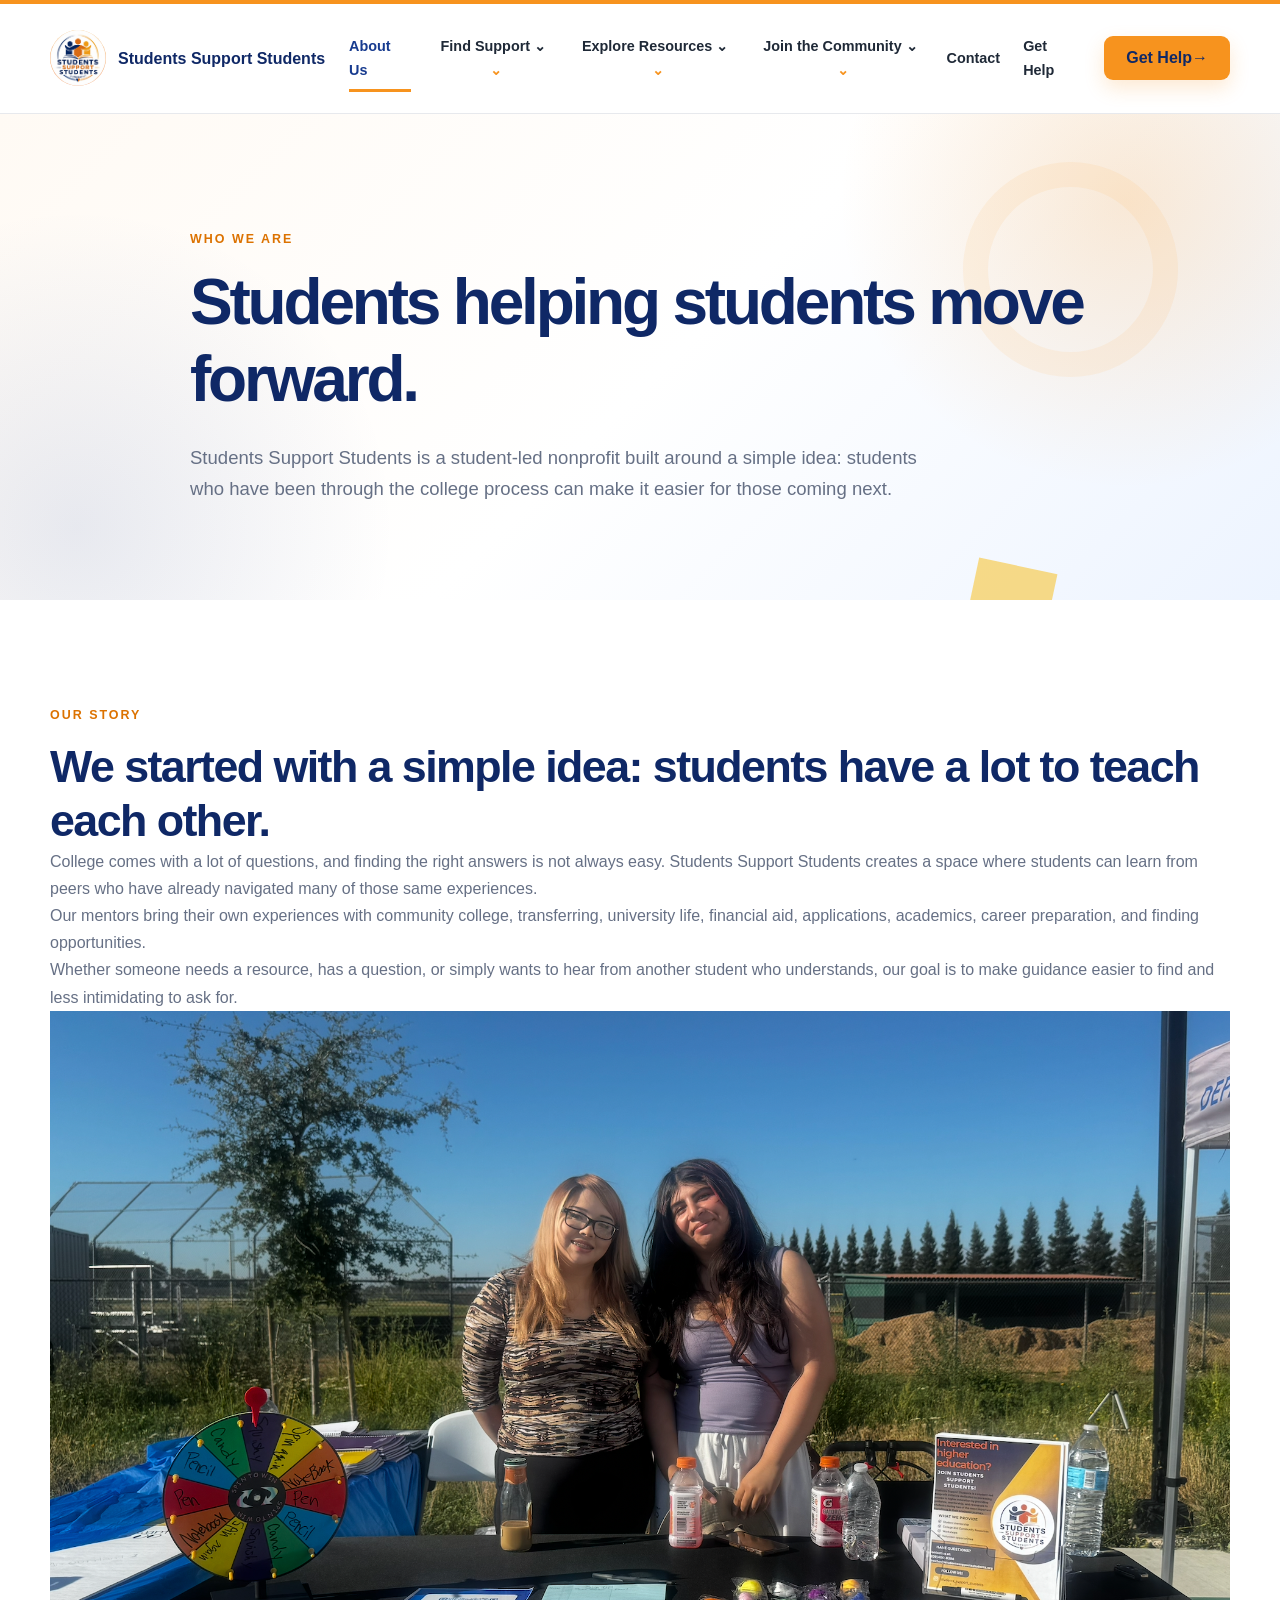
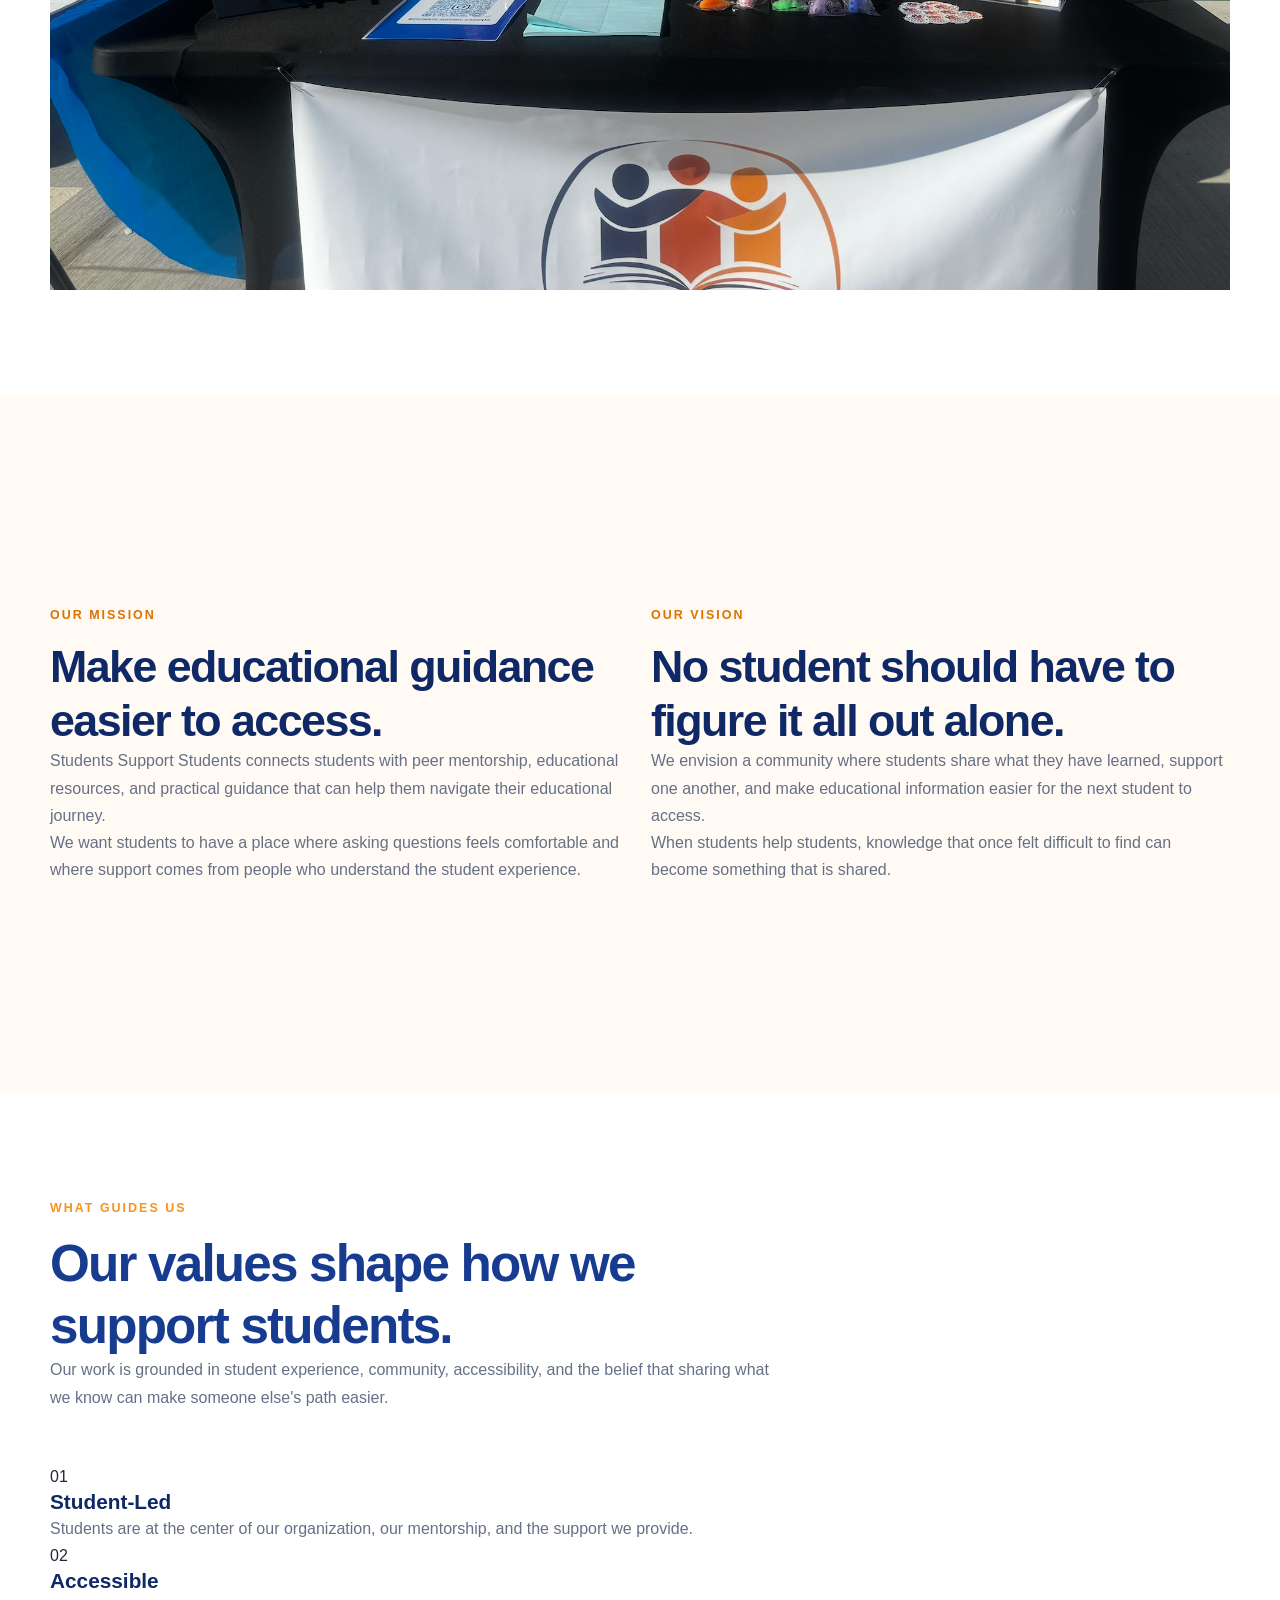
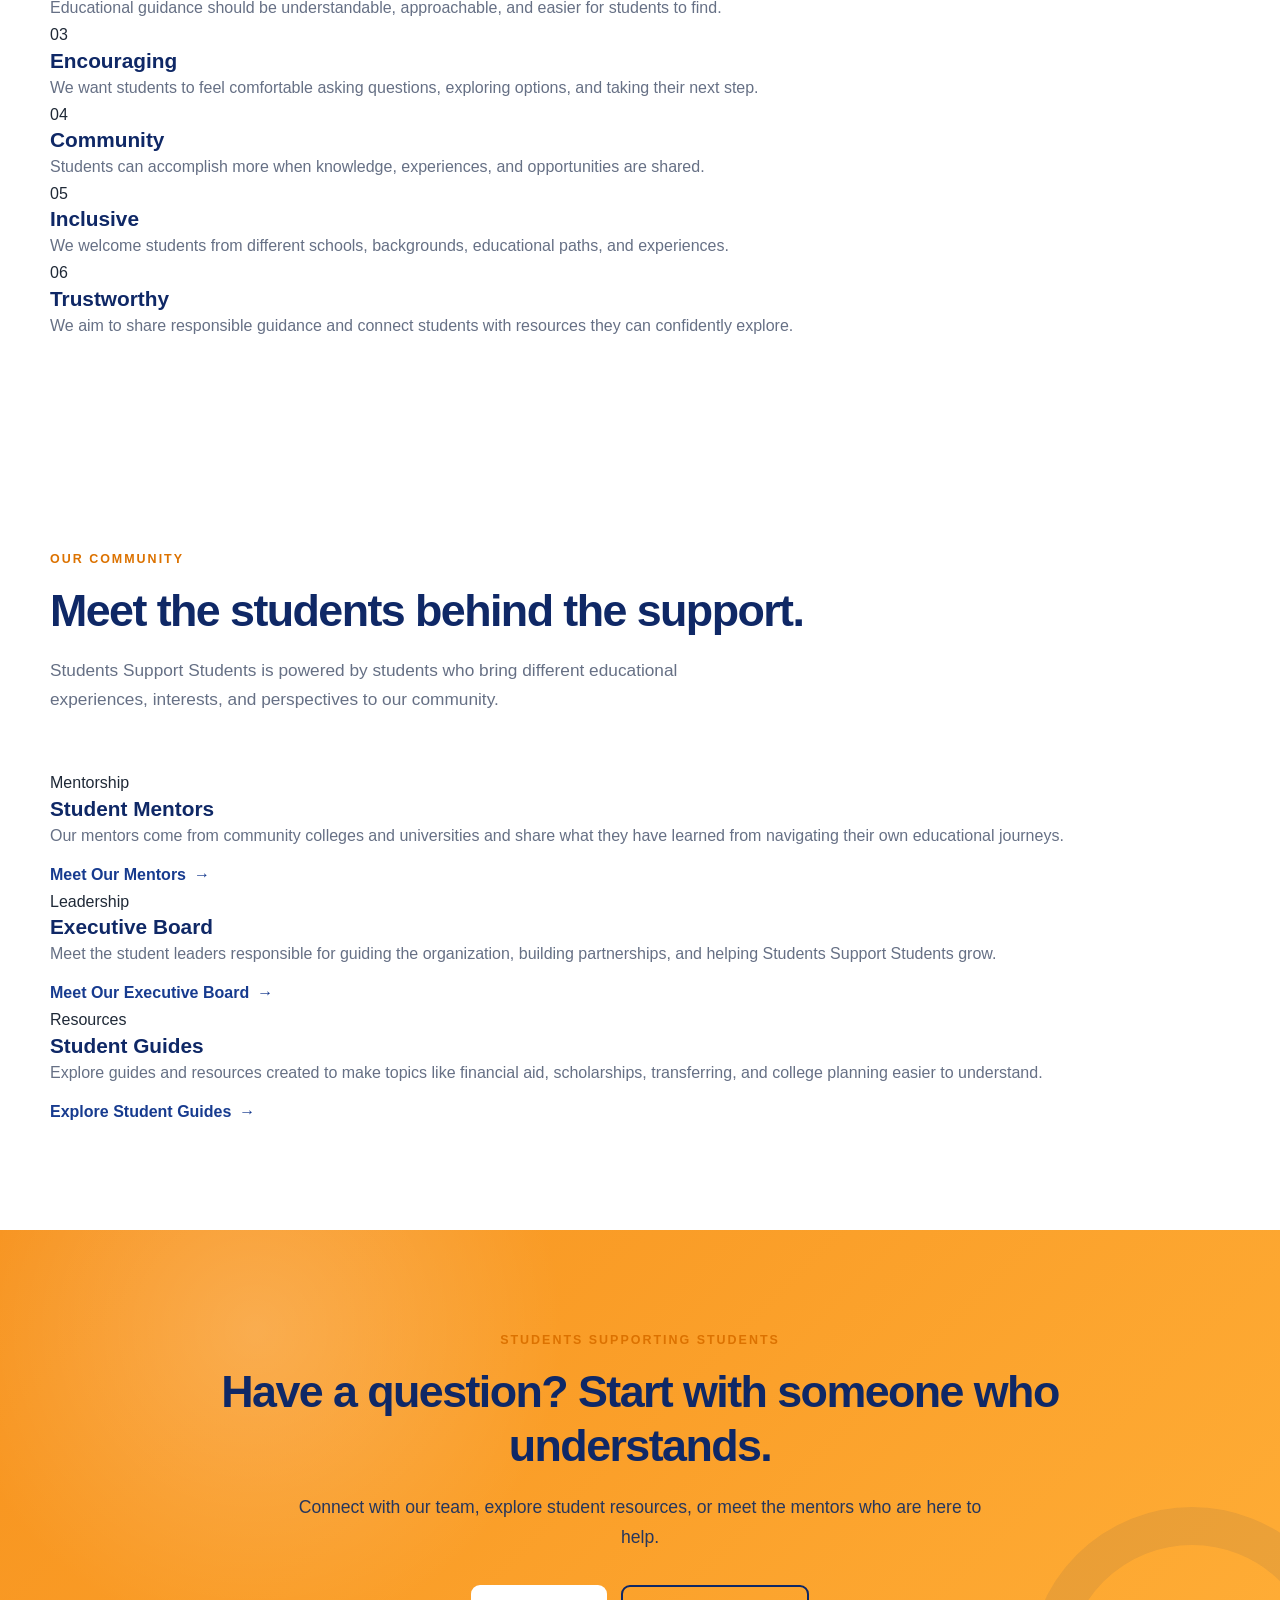
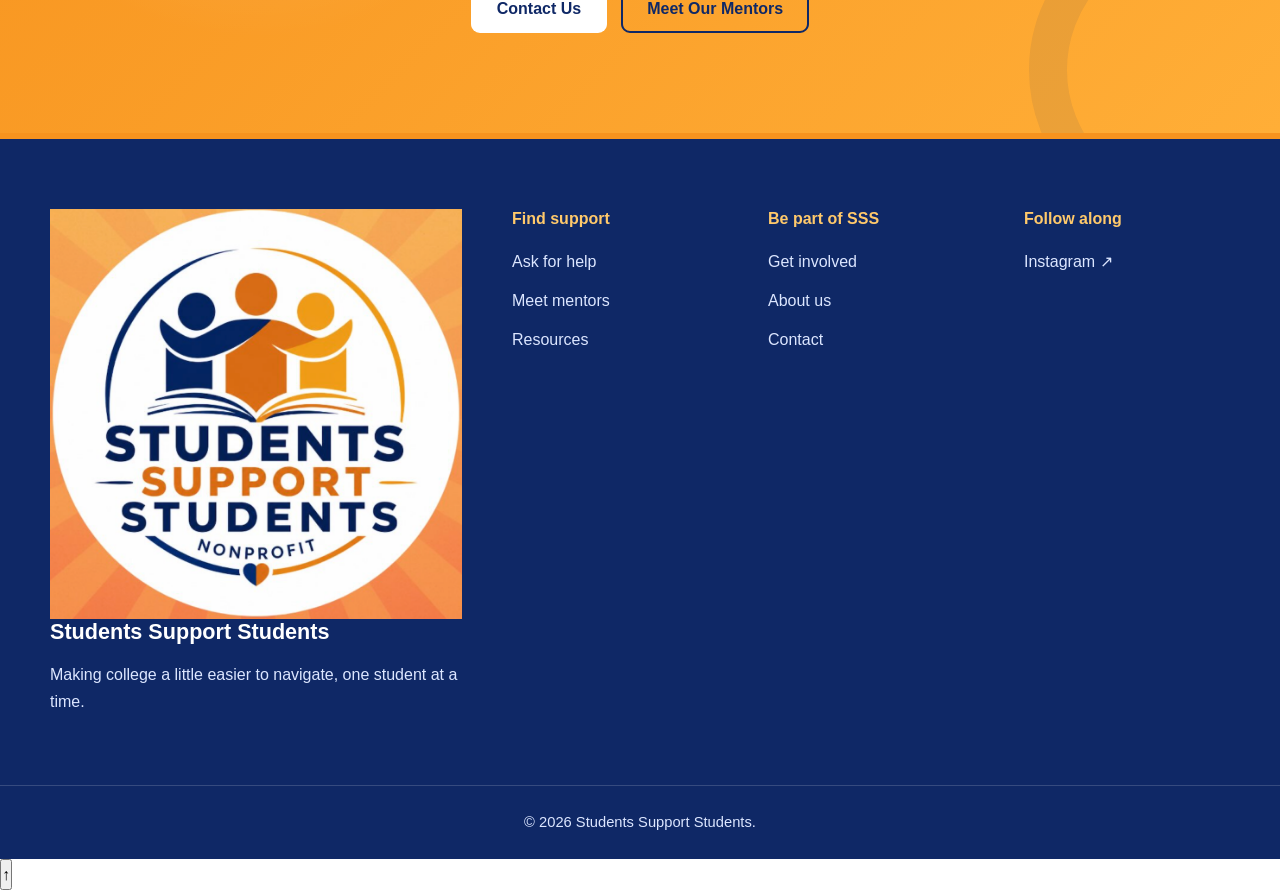
==== commit b4170acb: "Revise about page meta and navigation structure Updated meta description and title for clarity. Refa" ====
--- a/about.html
+++ b/about.html
@@ -3,8 +3,8 @@
 <head>
   <meta charset="UTF-8">
   <meta name="viewport" content="width=device-width, initial-scale=1.0">
-  <meta name="description" content="Learn about Students Support Students, our story, mission, values, mentors, and student leadership.">
-  <title>Who We Are | Students Support Students</title>
+  <meta name="description" content="Learn about Students Support Students, our mission, values, mentors, and student-led approach to making college guidance more accessible.">
+  <title>About Us | Students Support Students</title>
   <link rel="stylesheet" href="css/style.css">
   <link rel="stylesheet" href="css/about.css">
 </head>
@@ -13,147 +13,176 @@
 
 <!-- HEADER -->
 <header class="site-header">
-  <nav class="navbar container">
+  <div class="container navbar">
     <a href="index.html" class="logo">
       <img src="images/logo.png" alt="Students Support Students logo">
       <span>Students Support Students</span>
     </a>
 
+    <button class="menu-button" aria-label="Open navigation menu">
+      <span></span><span></span><span></span>
+    </button>
+
     <ul class="nav-links">
       <li><a href="index.html">Home</a></li>
-      <li class="nav-dropdown">
-        <a href="about.html" class="dropdown-toggle active">Who We Are <span aria-hidden="true">⌄</span></a>
+
+      <li class="nav-dropdown">
+        <button class="dropdown-toggle">Who We Are</button>
         <ul class="dropdown-menu">
           <li><a href="about.html#mission">Our Mission</a></li>
           <li><a href="mentors.html">Meet Our Mentors</a></li>
           <li><a href="executive-board.html">Executive Board</a></li>
         </ul>
       </li>
-      <li><a href="how-we-help.html">How We Help</a></li>
-      <li><a href="resources.html">Resources</a></li>
-      <li><a href="get-involved.html">Get Involved</a></li>
+
+      <li class="nav-dropdown">
+        <button class="dropdown-toggle">How We Help</button>
+        <ul class="dropdown-menu">
+          <li><a href="how-we-help.html#mentorship">Mentorship</a></li>
+          <li><a href="how-we-help.html#college-guidance">College Guidance</a></li>
+          <li><a href="how-we-help.html#academic-support">Academic Support</a></li>
+          <li><a href="how-we-help.html#career-support">Career Support</a></li>
+        </ul>
+      </li>
+
+      <li class="nav-dropdown">
+        <button class="dropdown-toggle">Resources</button>
+        <ul class="dropdown-menu">
+          <li><a href="resources.html#student-guides">Student Guides</a></li>
+          <li><a href="resources.html#financial-aid">Financial Aid</a></li>
+          <li><a href="resources.html#scholarships">Scholarships</a></li>
+          <li><a href="resources.html#transfer-support">Transfer Support</a></li>
+          <li><a href="resources.html#undocumented-students">Undocumented Students</a></li>
+          <li><a href="resources.html">View All Resources</a></li>
+        </ul>
+      </li>
+
+      <li class="nav-dropdown">
+        <button class="dropdown-toggle">Get Involved</button>
+        <ul class="dropdown-menu">
+          <li><a href="get-involved.html#become-a-mentor">Become a Mentor</a></li>
+          <li><a href="get-involved.html#volunteer">Volunteer</a></li>
+          <li><a href="get-involved.html#partner">Partner With Us</a></li>
+        </ul>
+      </li>
     </ul>
 
     <a href="contact.html" class="nav-button">Contact Us</a>
-  </nav>
+  </div>
 </header>
 
 <main>
 
 <!-- HERO -->
-<section class="about-hero">
-  <div class="container about-hero-content">
+<section class="page-hero">
+  <div class="container page-hero-content">
     <p class="section-label">Who We Are</p>
-    <h1>College is easier when we help each other.</h1>
-    <p class="about-hero-description">Students Support Students connects students with peer mentors, resources, and guidance from people who understand what it's like to figure things out as you go.</p>
-
-    <div class="about-hero-actions">
-      <a href="#our-story" class="hero-primary-button">Our Story ↓</a>
-      <a href="mentors.html" class="hero-secondary-button">Meet Our Mentors →</a>
-    </div>
-  </div>
-</section>
-
-<!-- OUR STORY -->
-<section class="our-story section" id="our-story">
-  <div class="container story-grid">
-
-    <div class="story-content">
+    <h1>Students helping students move forward.</h1>
+    <p>Students Support Students is a student-led nonprofit built around a simple idea: students who have been through the college process can make it easier for those coming next.</p>
+  </div>
+</section>
+
+<!-- WHO WE ARE -->
+<section class="section about-introduction" id="our-story">
+  <div class="container about-introduction-content">
+
+    <div class="about-introduction-text">
       <p class="section-label">Our Story</p>
       <h2>We started with a simple idea: students have a lot to teach each other.</h2>
 
-      <p class="story-list">Applications. Financial aid. Transferring. Classes. Careers. Campus life.</p>
-
-      <p>There are so many parts of college that can be confusing, especially when you're experiencing them for the first time.</p>
-
-      <p>Students Support Students brings together students who are willing to share what they've learned with students who could use that support.</p>
-
-      <p>Whether it's answering a question, sharing a resource, or helping someone understand their options, our goal is to make navigating education feel a little less overwhelming.</p>
-    </div>
-
-    <div class="story-photo">
-      <div class="story-photo-background"></div>
-      <img src="images/tabling.png" alt="Students Support Students connecting with students at a community event">
-      <div class="story-photo-tag">Students supporting students.</div>
+      <p>College comes with a lot of questions, and finding the right answers is not always easy. Students Support Students creates a space where students can learn from peers who have already navigated many of those same experiences.</p>
+
+      <p>Our mentors bring their own experiences with community college, transferring, university life, financial aid, applications, academics, career preparation, and finding opportunities.</p>
+
+      <p>Whether someone needs a resource, has a question, or simply wants to hear from another student who understands, our goal is to make guidance easier to find and less intimidating to ask for.</p>
+    </div>
+
+    <div class="about-introduction-image">
+      <img src="images/tabling.png" alt="Students Support Students community outreach">
     </div>
 
   </div>
 </section>
 
 <!-- MISSION + VISION -->
-<section class="mission-vision" id="mission">
-  <div class="mission-vision-grid">
-
-    <article class="mission-card mission-card-orange">
-      <div class="mission-card-top">
-        <span>01</span>
-        <span>Our Mission</span>
-      </div>
-
+<section class="section mission-vision" id="mission">
+  <div class="container mission-vision-grid">
+
+    <article class="mission-vision-card">
+      <p class="section-label">Our Mission</p>
       <h2>Make educational guidance easier to access.</h2>
-
-      <p>We connect students with peer mentorship, practical resources, educational support, and people who understand the journey so students can make informed decisions about what comes next.</p>
+      <p>Students Support Students connects students with peer mentorship, educational resources, and practical guidance that can help them navigate their educational journey.</p>
+      <p>We want students to have a place where asking questions feels comfortable and where support comes from people who understand the student experience.</p>
     </article>
 
-    <article class="mission-card mission-card-blue">
-      <div class="mission-card-top">
-        <span>02</span>
-        <span>Our Vision</span>
-      </div>
-
+    <article class="mission-vision-card vision-card">
+      <p class="section-label">Our Vision</p>
       <h2>No student should have to figure it all out alone.</h2>
-
-      <p>We envision a community where students don't need connections, insider knowledge, or all the right answers to find support, understand their options, and move forward.</p>
+      <p>We envision a community where students share what they have learned, support one another, and make educational information easier for the next student to access.</p>
+      <p>When students help students, knowledge that once felt difficult to find can become something that is shared.</p>
     </article>
 
   </div>
 </section>
 
-<!-- VALUES -->
-<section class="values section" id="values">
+<!-- VALUES HONEYCOMB -->
+<section class="section values" id="values">
   <div class="container">
 
     <div class="values-heading">
-      <p class="section-label">What Matters to Us</p>
-      <h2>What we want every student to find here.</h2>
-    </div>
-
-    <div class="values-grid">
-
-      <article class="value-item">
-        <span class="value-number">01</span>
-        <h3>Student-Led</h3>
-        <p>Students have lived experience worth sharing. What we've learned can make someone else's path easier.</p>
-      </article>
-
-      <article class="value-item">
-        <span class="value-number">02</span>
-        <h3>Accessible</h3>
-        <p>Finding useful information shouldn't feel like another assignment. Support should be clear and easy to reach.</p>
-      </article>
-
-      <article class="value-item">
-        <span class="value-number">03</span>
-        <h3>Encouraging</h3>
-        <p>There are no embarrassing questions here. Asking for help is part of figuring things out.</p>
-      </article>
-
-      <article class="value-item">
-        <span class="value-number">04</span>
-        <h3>Community</h3>
-        <p>We share resources, opportunities, and experiences because students are stronger when we help each other.</p>
-      </article>
-
-      <article class="value-item">
-        <span class="value-number">05</span>
-        <h3>Inclusive</h3>
-        <p>There isn't one right path through education. Every student's background and journey deserves respect.</p>
-      </article>
-
-      <article class="value-item">
-        <span class="value-number">06</span>
-        <h3>Trustworthy</h3>
-        <p>We believe in honest peer guidance and connecting students with information and resources they can rely on.</p>
+      <p class="section-label">What Guides Us</p>
+      <h2>Our values shape how we support students.</h2>
+      <p>Our work is grounded in student experience, community, accessibility, and the belief that sharing what we know can make someone else's path easier.</p>
+    </div>
+
+    <div class="values-honeycomb">
+
+      <article class="hexagon value-leadership">
+        <div class="hexagon-content">
+          <div class="hexagon-icon">01</div>
+          <h3>Student-Led</h3>
+          <p>Students are at the center of our organization, our mentorship, and the support we provide.</p>
+        </div>
+      </article>
+
+      <article class="hexagon value-accessibility">
+        <div class="hexagon-content">
+          <div class="hexagon-icon">02</div>
+          <h3>Accessible</h3>
+          <p>Educational guidance should be understandable, approachable, and easier for students to find.</p>
+        </div>
+      </article>
+
+      <article class="hexagon value-encouragement">
+        <div class="hexagon-content">
+          <div class="hexagon-icon">03</div>
+          <h3>Encouraging</h3>
+          <p>We want students to feel comfortable asking questions, exploring options, and taking their next step.</p>
+        </div>
+      </article>
+
+      <article class="hexagon value-community">
+        <div class="hexagon-content">
+          <div class="hexagon-icon">04</div>
+          <h3>Community</h3>
+          <p>Students can accomplish more when knowledge, experiences, and opportunities are shared.</p>
+        </div>
+      </article>
+
+      <article class="hexagon value-inclusion">
+        <div class="hexagon-content">
+          <div class="hexagon-icon">05</div>
+          <h3>Inclusive</h3>
+          <p>We welcome students from different schools, backgrounds, educational paths, and experiences.</p>
+        </div>
+      </article>
+
+      <article class="hexagon value-trust">
+        <div class="hexagon-content">
+          <div class="hexagon-icon">06</div>
+          <h3>Trustworthy</h3>
+          <p>We aim to share responsible guidance and connect students with resources they can confidently explore.</p>
+        </div>
       </article>
 
     </div>
@@ -161,59 +190,52 @@
 </section>
 
 <!-- OUR PEOPLE -->
-<section class="our-people section">
+<section class="section about-audience">
   <div class="container">
 
-    <div class="people-heading">
-      <p class="section-label">Our People</p>
-      <h2>The students behind the support.</h2>
-      <p>Our mentors and student leaders come from different schools, majors, and educational paths, but we're here for the same reason: to make things easier for the student coming next.</p>
-    </div>
-
-    <div class="people-grid">
-
-      <a href="mentors.html" class="people-card people-card-blue">
-        <div class="people-card-top">
-          <span class="people-number">01</span>
-          <span class="people-arrow">↗</span>
-        </div>
-
-        <div class="people-card-content">
-          <p class="people-label">Peer Support</p>
-          <h3>Our Mentors</h3>
-          <p>Meet students who can share their experiences with college, transferring, financial aid, campus life, careers, and more.</p>
-          <span class="people-link">Meet the mentors →</span>
-        </div>
-      </a>
-
-      <a href="executive-board.html" class="people-card people-card-orange">
-        <div class="people-card-top">
-          <span class="people-number">02</span>
-          <span class="people-arrow">↗</span>
-        </div>
-
-        <div class="people-card-content">
-          <p class="people-label">Student Leadership</p>
-          <h3>Executive Board</h3>
-          <p>Meet the student leaders building our programs, partnerships, outreach, and the future of Students Support Students.</p>
-          <span class="people-link">Meet the board →</span>
-        </div>
-      </a>
+    <div class="section-heading">
+      <p class="section-label">Our Community</p>
+      <h2>Meet the students behind the support.</h2>
+      <p>Students Support Students is powered by students who bring different educational experiences, interests, and perspectives to our community.</p>
+    </div>
+
+    <div class="about-audience-grid">
+
+      <article class="audience-card">
+        <span class="audience-label">Mentorship</span>
+        <h3>Student Mentors</h3>
+        <p>Our mentors come from community colleges and universities and share what they have learned from navigating their own educational journeys.</p>
+        <a href="mentors.html" class="text-link">Meet Our Mentors</a>
+      </article>
+
+      <article class="audience-card">
+        <span class="audience-label">Leadership</span>
+        <h3>Executive Board</h3>
+        <p>Meet the student leaders responsible for guiding the organization, building partnerships, and helping Students Support Students grow.</p>
+        <a href="executive-board.html" class="text-link">Meet Our Executive Board</a>
+      </article>
+
+      <article class="audience-card">
+        <span class="audience-label">Resources</span>
+        <h3>Student Guides</h3>
+        <p>Explore guides and resources created to make topics like financial aid, scholarships, transferring, and college planning easier to understand.</p>
+        <a href="resources.html#student-guides" class="text-link">Explore Student Guides</a>
+      </article>
 
     </div>
   </div>
 </section>
 
 <!-- CTA -->
-<section class="about-cta">
-  <div class="container about-cta-content">
-    <p class="section-label">Get Connected</p>
-    <h2>Not sure where to start?</h2>
-    <p>That's okay. Tell us what you're looking for and we'll help point you in the right direction.</p>
-
-    <div class="about-cta-actions">
-      <a href="contact.html" class="cta-primary-button">Contact Us →</a>
-      <a href="how-we-help.html" class="cta-secondary-button">See How We Help</a>
+<section class="final-cta">
+  <div class="container final-cta-content">
+    <p class="section-label">Students Supporting Students</p>
+    <h2>Have a question? Start with someone who understands.</h2>
+    <p>Connect with our team, explore student resources, or meet the mentors who are here to help.</p>
+
+    <div class="cta-buttons">
+      <a href="contact.html" class="button button-light">Contact Us</a>
+      <a href="mentors.html" class="button button-outline-light">Meet Our Mentors</a>
     </div>
   </div>
 </section>
@@ -246,8 +268,8 @@
 
     <div class="footer-links">
       <h4>Connect</h4>
-      <a href="https://www.instagram.com/students_support_students/" target="_blank" rel="noopener noreferrer">Instagram</a>
-      <a href="https://www.tiktok.com/@studentssupportstudents" target="_blank" rel="noopener noreferrer">TikTok</a>
+      <a href="https://www.instagram.com/students_support_students/" target="_blank" rel="noopener">Instagram</a>
+      <a href="https://www.tiktok.com/@studentssupportstudents" target="_blank" rel="noopener">TikTok</a>
       <a href="mailto:studentsupportquestions@gmail.com">Email Us</a>
     </div>
 
--- a/css/style.css
+++ b/css/style.css
@@ -1,11 +1,612 @@
-@import url("https://fonts.googleapis.com/css2?family=DM+Sans:wght@400;500;600;700&family=Manrope:wght@500;600;700;800&family=Caveat:wght@600;700&display=swap");
-:root{--ink:#24212f;--muted:#666273;--purple:#6551a7;--purple-dark:#4d3b8b;--lavender:#eee9ff;--lavender-soft:#f8f6ff;--yellow:#f5cf64;--yellow-soft:#fff6d9;--mint:#b9dfcf;--mint-soft:#eaf8f2;--peach:#f4c7ad;--paper:#fffdf9;--white:#fff;--border:#e5e0eb;--heading-font:"Manrope",sans-serif;--body-font:"DM Sans",sans-serif;--hand-font:"Caveat",cursive;--radius-sm:12px;--radius:22px;--radius-lg:34px;--round:999px;--shadow-sm:0 8px 24px rgba(49,39,77,.07);--shadow:0 20px 50px rgba(49,39,77,.12);--transition:.22s ease;--blue:var(--purple);--dark-blue:var(--ink);--orange:var(--yellow);--dark-orange:var(--purple-dark);--light-blue:var(--lavender-soft);--light-orange:var(--yellow-soft);--cream:var(--paper);--text:var(--ink);--gray:var(--muted);--radius-small:var(--radius-sm);--radius-large:var(--radius-lg);--radius-round:var(--round);--shadow-small:var(--shadow-sm);--shadow-large:var(--shadow)}
-*{margin:0;padding:0;box-sizing:border-box}html{scroll-behavior:smooth}body{min-height:100vh;overflow-x:hidden;background:var(--paper);color:var(--ink);font-family:var(--body-font);line-height:1.65}img{display:block;max-width:100%}a{color:inherit;text-decoration:none}ul{list-style:none}button,input,select,textarea{font:inherit}button{color:inherit}h1,h2,h3,h4{color:var(--ink);font-family:var(--heading-font);line-height:1.1}h1{font-size:clamp(3rem,6vw,5.8rem);font-weight:800;letter-spacing:-.055em}h2{font-size:clamp(2.15rem,4vw,3.8rem);font-weight:800;letter-spacing:-.045em}h3{font-size:1.28rem}p{color:var(--muted)}em{color:var(--purple);font-family:var(--hand-font);font-size:1.14em;font-style:normal}.eyebrow,.section-label{margin-bottom:14px;color:var(--purple);font-size:.76rem;font-weight:800;letter-spacing:.13em;text-transform:uppercase}.section-heading{max-width:780px;margin-bottom:52px}.section-heading h2{margin-bottom:18px}.container{width:min(1180px,calc(100% - 72px));margin-inline:auto}.section{padding:105px 0}.split-layout{display:grid;grid-template-columns:1fr 1fr;align-items:center;gap:80px}.grid-2{display:grid;grid-template-columns:repeat(2,1fr);gap:28px}.grid-3{display:grid;grid-template-columns:repeat(3,1fr);gap:28px}.grid-4{display:grid;grid-template-columns:repeat(4,1fr);gap:24px}.card{border:1px solid var(--border);border-radius:var(--radius);background:var(--white);box-shadow:var(--shadow-sm)}
-.button,.nav-button,.mentor-button{display:inline-flex;align-items:center;justify-content:center;gap:9px;min-height:50px;padding:14px 25px;border:1.5px solid transparent;border-radius:var(--round);font-weight:700;line-height:1;cursor:pointer;transition:transform var(--transition),background var(--transition),color var(--transition),box-shadow var(--transition)}.button:hover,.nav-button:hover,.mentor-button:hover{transform:translateY(-2px)}.button-primary,.nav-button,.mentor-button,.admin-form .button{background:var(--purple);color:var(--white);box-shadow:0 9px 22px rgba(101,81,167,.2)}.button-primary:hover,.nav-button:hover,.mentor-button:hover{background:var(--purple-dark)}.button-secondary{border-color:var(--ink);background:transparent;color:var(--ink)}.button-secondary:hover{background:var(--ink);color:var(--white)}.button-light{background:var(--white);color:var(--purple-dark)}.button-outline-light{border-color:rgba(255,255,255,.7);color:var(--white)}.text-link{display:inline-flex;align-items:center;gap:7px;margin-top:12px;color:var(--purple-dark);font-weight:700}.text-link:hover{text-decoration:underline;text-underline-offset:5px}.button-row,.cta-buttons,.hero-buttons{display:flex;flex-wrap:wrap;gap:14px;margin-top:28px}
-.site-header{position:sticky;top:0;z-index:1000;border-bottom:1px solid rgba(229,224,235,.8);background:rgba(255,253,249,.94);backdrop-filter:blur(18px)}.header-scrolled{box-shadow:0 8px 26px rgba(49,39,77,.07)}.navbar{position:relative;display:flex;min-height:88px;align-items:center;gap:24px}.logo{display:flex;flex-shrink:0;align-items:center;gap:11px;margin-right:auto;font-family:var(--heading-font);font-size:.96rem;font-weight:800;letter-spacing:-.02em}.logo img{width:48px;height:48px;border-radius:50%;object-fit:cover}.nav-links{display:flex;align-items:center;gap:5px}.nav-links>li>a,.dropdown-toggle{display:flex;align-items:center;gap:5px;padding:13px 10px;border:0;border-radius:10px;background:transparent;color:var(--ink);font-size:.88rem;font-weight:700;cursor:pointer;transition:.2s ease}.nav-links>li>a:hover,.dropdown-toggle:hover,.dropdown-toggle[aria-expanded=true]{background:var(--lavender);color:var(--purple-dark)}.nav-links a.active{color:var(--purple-dark)}.nav-button{flex-shrink:0;min-height:44px;padding:12px 19px;font-size:.9rem}.mobile-cta{display:none}.menu-button{display:none;width:44px;height:44px;padding:9px;border:0;border-radius:12px;background:var(--lavender);cursor:pointer}.menu-button span{display:block;width:100%;height:2px;margin:5px 0;border-radius:99px;background:var(--purple-dark)}
-.nav-item{position:relative}.dropdown-menu{position:absolute;top:calc(100% + 14px);left:50%;display:grid;visibility:hidden;width:min(610px,88vw);grid-template-columns:.82fr 1.18fr;gap:16px;padding:16px;border:1px solid var(--border);border-radius:22px;background:var(--white);box-shadow:var(--shadow);opacity:0;transform:translate(-50%,-7px);pointer-events:none;transition:.2s ease}.dropdown-menu:before{position:absolute;top:-16px;left:0;width:100%;height:18px;content:""}.dropdown.open .dropdown-menu,.dropdown:focus-within .dropdown-menu{visibility:visible;opacity:1;transform:translate(-50%,0);pointer-events:auto}.dropdown-intro{padding:24px;border-radius:16px;background:var(--lavender-soft)}.dropdown-kicker{display:block;margin-bottom:10px;color:var(--purple);font-size:.72rem;font-weight:800;letter-spacing:.11em;text-transform:uppercase}.dropdown-intro strong{display:block;margin-bottom:10px;font-family:var(--heading-font);font-size:1.25rem;line-height:1.2}.dropdown-intro p{font-size:.88rem;line-height:1.55}.dropdown-links{display:grid;gap:4px}.dropdown-links a{display:block;padding:13px 14px;border-radius:13px}.dropdown-links a:hover{background:var(--yellow-soft)}.dropdown-links strong,.dropdown-links span{display:block}.dropdown-links strong{margin-bottom:2px;color:var(--ink);font-size:.9rem}.dropdown-links span{color:var(--muted);font-size:.78rem}.compact-menu{width:330px;grid-template-columns:1fr}.dropdown-menu-right{right:0;left:auto;transform:translate(0,-7px)}.dropdown.open .dropdown-menu-right,.dropdown:focus-within .dropdown-menu-right{transform:translate(0,0)}
-.page-hero{position:relative;overflow:hidden;padding:118px 0 94px;background:linear-gradient(135deg,var(--lavender-soft),var(--paper) 55%,var(--yellow-soft))}.page-hero:after{position:absolute;right:-80px;bottom:-130px;width:330px;height:330px;border-radius:50%;background:rgba(185,223,207,.45);content:""}.page-hero-content{position:relative;z-index:1;max-width:930px}.page-hero h1{max-width:900px;margin-bottom:25px}.page-hero-content>p:last-child{max-width:720px;font-size:1.12rem}.image-frame img{width:100%;min-height:460px;border-radius:var(--radius-lg);box-shadow:var(--shadow);object-fit:cover}
-label{color:var(--ink);font-weight:700}input,select,textarea{width:100%;margin-top:8px;padding:15px 16px;border:1px solid #d8d2df;border-radius:var(--radius-sm);background:var(--white);color:var(--ink)}input:focus,select:focus,textarea:focus{outline:3px solid rgba(101,81,167,.18);border-color:var(--purple)}textarea{resize:vertical}.admin-form,.contact-form{padding:36px;border:1px solid var(--border);border-radius:28px;background:var(--white);box-shadow:var(--shadow-sm)}.form-grid{display:grid;grid-template-columns:repeat(2,1fr);gap:22px}.form-group{margin-bottom:22px}.static-form-note{margin-top:18px;padding:13px 16px;border-radius:12px;background:var(--yellow-soft);font-size:.86rem}
-.help-service-grid,.help-steps-grid,.help-audience-grid{display:grid;grid-template-columns:repeat(3,1fr);gap:22px}.help-service-card,.help-step,.help-audience-card{padding:32px;border:1px solid var(--border);border-radius:24px;background:var(--white);box-shadow:var(--shadow-sm)}.help-service-number,.help-step-number,.contact-number{display:grid;width:43px;height:43px;margin-bottom:28px;place-items:center;border-radius:50%;background:var(--lavender);color:var(--purple-dark);font-family:var(--heading-font);font-size:.75rem;font-weight:800}.help-service-card h3,.help-step h3,.help-audience-card h3{margin-bottom:12px}.help-process,.contact-faq{background:var(--lavender-soft)}.faq-list{display:grid;max-width:850px;gap:12px}.faq-item{padding:20px 23px;border:1px solid var(--border);border-radius:16px;background:var(--white)}.faq-item summary{cursor:pointer;color:var(--ink);font-family:var(--heading-font);font-weight:700}.faq-item p{padding-top:13px}
-.final-cta{padding:92px 0;background:var(--purple-dark)}.final-cta h2,.final-cta .eyebrow,.final-cta .section-label{color:var(--white)}.final-cta p{color:#e8e3f7}.site-footer{background:#282331;color:var(--white)}.footer-content{display:grid;grid-template-columns:2fr 1fr 1fr 1fr;gap:50px;padding:68px 0}.footer-logo-line{display:flex;align-items:center;gap:12px;margin-bottom:16px}.footer-logo-line img{width:44px;height:44px;border-radius:50%}.footer-brand h3,.footer-links h4{color:var(--white)}.footer-brand p{max-width:390px;color:#cfc9d8}.footer-links{display:flex;flex-direction:column;align-items:flex-start;gap:11px}.footer-links h4{margin-bottom:8px;font-size:.94rem}.footer-links a{color:#cfc9d8;font-size:.92rem}.footer-links a:hover{color:var(--white)}.footer-bottom{border-top:1px solid rgba(255,255,255,.12);padding:22px 0}.footer-bottom p{color:#a9a3b3;text-align:center;font-size:.84rem}.reveal{opacity:0;transform:translateY(20px);transition:opacity .6s ease,transform .6s ease}.reveal.visible{opacity:1;transform:none}a:focus-visible,button:focus-visible,input:focus-visible,select:focus-visible,textarea:focus-visible{outline:3px solid var(--yellow);outline-offset:3px}::selection{background:var(--yellow);color:var(--ink)}.scroll-top{position:fixed;right:22px;bottom:22px;z-index:900;display:grid;visibility:hidden;width:46px;height:46px;place-items:center;border:0;border-radius:50%;background:var(--ink);color:var(--white);box-shadow:var(--shadow-sm);opacity:0;cursor:pointer;transform:translateY(8px);transition:.2s ease}.scroll-top-visible{visibility:visible;opacity:1;transform:none}
-@media(max-width:1100px){.container{width:min(100% - 48px,1100px)}.logo span{display:none}.nav-links>li>a,.dropdown-toggle{padding-inline:7px;font-size:.82rem}.grid-4{grid-template-columns:repeat(2,1fr)}}@media(max-width:900px){.split-layout{grid-template-columns:1fr;gap:55px}.grid-3{grid-template-columns:repeat(2,1fr)}.menu-button{display:block;margin-left:auto}.nav-button{display:none}.nav-links{position:absolute;top:calc(100% + 1px);right:0;left:0;display:flex;visibility:hidden;flex-direction:column;align-items:stretch;gap:3px;max-height:calc(100vh - 90px);overflow:auto;padding:16px;border:1px solid var(--border);border-radius:0 0 20px 20px;background:var(--paper);box-shadow:var(--shadow);opacity:0;transform:translateY(-8px);pointer-events:none;transition:.2s ease}.nav-links.nav-open{visibility:visible;opacity:1;transform:none;pointer-events:auto}.nav-links>li>a,.dropdown-toggle{width:100%;justify-content:space-between;padding:13px 14px;font-size:.95rem;text-align:left}.mobile-cta{display:block}.mobile-cta a{justify-content:center!important;background:var(--purple)!important;color:var(--white)!important}.dropdown-menu,.compact-menu,.dropdown-menu-right{position:static;display:none;visibility:visible;width:100%;grid-template-columns:1fr;gap:7px;margin:3px 0 9px;padding:8px;border:0;border-left:2px solid var(--lavender);border-radius:0;background:transparent;box-shadow:none;opacity:1;transform:none!important;pointer-events:auto}.dropdown.open .dropdown-menu{display:grid}.dropdown-intro{padding:17px}.dropdown-links a{background:var(--white)}.footer-content{grid-template-columns:repeat(2,1fr)}.help-service-grid,.help-steps-grid,.help-audience-grid{grid-template-columns:1fr}}@media(max-width:650px){.container{width:min(100% - 30px,600px)}.section{padding:76px 0}.navbar{min-height:74px}.logo img{width:45px;height:45px}.page-hero{padding:80px 0 66px}.grid-2,.grid-3,.grid-4,.form-grid{grid-template-columns:1fr}.button-row,.cta-buttons,.hero-buttons{flex-direction:column;align-items:stretch}.button{width:100%}.admin-form,.contact-form{padding:24px}.footer-content{grid-template-columns:1fr;gap:36px;padding:54px 0}}+@import url("https://fonts.googleapis.com/css2?family=Nunito:wght@400;600;700;800;900&family=Poppins:wght@600;700;800&display=swap");
+
+/* DESIGN SYSTEM */
+:root{
+  --blue:#173b8f;
+  --dark-blue:#0f2866;
+  --orange:#f7931e;
+  --dark-orange:#dc7200;
+  --yellow:#f7c948;
+  --light-blue:#edf4ff;
+  --light-orange:#fff4e7;
+  --light-yellow:#fff8d9;
+  --cream:#fffaf4;
+  --white:#fff;
+  --text:#1f2937;
+  --gray:#667085;
+  --border:#e5e7eb;
+  --heading-font:"Poppins",sans-serif;
+  --body-font:"Nunito",sans-serif;
+  --radius-small:8px;
+  --radius:14px;
+  --radius-large:20px;
+  --radius-round:999px;
+  --shadow-small:0 8px 24px rgba(15,40,102,.07);
+  --shadow:0 16px 40px rgba(15,40,102,.11);
+  --shadow-large:0 24px 60px rgba(15,40,102,.15);
+  --transition:.25s ease
+}
+
+/* RESET */
+*{margin:0;padding:0;box-sizing:border-box}
+html{scroll-behavior:smooth}
+body{min-height:100vh;overflow-x:hidden;background:var(--white);color:var(--text);font-family:var(--body-font);line-height:1.7}
+img{display:block;max-width:100%}
+a{color:inherit;text-decoration:none}
+ul{list-style:none}
+button,input,select,textarea{font:inherit}
+
+/* TYPOGRAPHY */
+h1,h2,h3,h4{color:var(--dark-blue);font-family:var(--heading-font);line-height:1.2}
+h1{font-size:clamp(3rem,5vw,5.2rem);font-weight:800;letter-spacing:-.05em}
+h2{font-size:clamp(2.1rem,3.5vw,3.4rem);font-weight:800;letter-spacing:-.035em}
+h3{font-size:1.3rem}
+p{color:var(--gray)}
+
+.section-label{
+  margin-bottom:14px;
+  color:var(--dark-orange);
+  font-size:.78rem;
+  font-weight:900;
+  letter-spacing:.16em;
+  text-transform:uppercase
+}
+
+.section-heading{max-width:760px;margin-bottom:55px}
+.section-heading h2{margin-bottom:18px}
+.section-heading>p:last-child{max-width:680px;font-size:1.08rem}
+
+/* LAYOUT */
+.container{width:min(1180px,calc(100% - 80px));margin-inline:auto}
+.section{padding:105px 0}
+.split-layout{display:grid;grid-template-columns:1fr 1fr;align-items:center;gap:80px}
+.grid-2{display:grid;grid-template-columns:repeat(2,1fr);gap:28px}
+.grid-3{display:grid;grid-template-columns:repeat(3,1fr);gap:28px}
+.grid-4{display:grid;grid-template-columns:repeat(4,1fr);gap:24px}
+
+/* SHARED CARDS */
+.card{
+  border:1px solid var(--border);
+  border-radius:var(--radius);
+  background:var(--white);
+  box-shadow:var(--shadow-small);
+  transition:transform var(--transition),box-shadow var(--transition)
+}
+
+.card:hover{transform:translateY(-6px);box-shadow:var(--shadow)}
+
+.info-card{
+  padding:34px;
+  border-radius:var(--radius);
+  background:var(--light-blue)
+}
+
+.image-frame{position:relative}
+
+.image-frame img{
+  width:100%;
+  min-height:460px;
+  border:8px solid var(--white);
+  border-radius:var(--radius-large);
+  box-shadow:var(--shadow-large);
+  object-fit:cover
+}
+
+/* BUTTONS */
+.button,.nav-button{
+  display:inline-flex;
+  min-height:48px;
+  align-items:center;
+  justify-content:center;
+  padding:13px 24px;
+  border:2px solid transparent;
+  border-radius:9px;
+  font-weight:900;
+  line-height:1;
+  cursor:pointer;
+  transition:transform var(--transition),background var(--transition),color var(--transition),border-color var(--transition),box-shadow var(--transition)
+}
+
+.button:hover,.nav-button:hover{transform:translateY(-2px)}
+
+.button-primary,.nav-button{
+  background:var(--orange);
+  color:var(--dark-blue);
+  box-shadow:0 8px 20px rgba(247,147,30,.2)
+}
+
+.button-primary:hover,.nav-button:hover{
+  background:var(--dark-orange);
+  color:var(--white)
+}
+
+.button-secondary{
+  border-color:var(--blue);
+  background:var(--white);
+  color:var(--blue)
+}
+
+.button-secondary:hover{background:var(--blue);color:var(--white)}
+
+.button-light{background:var(--white);color:var(--dark-blue)}
+.button-light:hover{background:var(--light-orange)}
+
+.button-outline-light{
+  border-color:var(--dark-blue);
+  background:transparent;
+  color:var(--dark-blue)
+}
+
+.button-outline-light:hover{background:var(--dark-blue);color:var(--white)}
+
+.text-link{
+  display:inline-flex;
+  align-items:center;
+  gap:8px;
+  margin-top:12px;
+  color:var(--blue);
+  font-weight:900
+}
+
+.text-link:after{content:"→";transition:transform var(--transition)}
+.text-link:hover{color:var(--dark-orange)}
+.text-link:hover:after{transform:translateX(5px)}
+
+.button-row,.cta-buttons{display:flex;flex-wrap:wrap;gap:14px;margin-top:32px}
+
+/* HEADER */
+.site-header{
+  position:sticky;
+  top:0;
+  z-index:1000;
+  border-top:4px solid var(--orange);
+  border-bottom:1px solid rgba(229,231,235,.9);
+  background:rgba(255,255,255,.97);
+  backdrop-filter:blur(16px)
+}
+
+.header-scrolled{box-shadow:0 8px 24px rgba(15,40,102,.08)}
+
+.navbar{
+  position:relative;
+  display:flex;
+  min-height:84px;
+  align-items:center;
+  justify-content:space-between;
+  gap:24px
+}
+
+.logo{
+  display:flex;
+  flex-shrink:0;
+  align-items:center;
+  gap:12px;
+  color:var(--dark-blue);
+  font-family:var(--heading-font);
+  font-weight:800
+}
+
+.logo img{width:56px;height:56px;border-radius:50%;object-fit:cover}
+
+.nav-links{display:flex;align-items:center;gap:23px}
+
+.nav-links>li>a,
+.nav-link{
+  position:relative;
+  display:flex;
+  align-items:center;
+  gap:6px;
+  padding:30px 0;
+  color:var(--text);
+  font-size:.9rem;
+  font-weight:800
+}
+
+.nav-links>li>a:after,
+.nav-link:after{
+  position:absolute;
+  right:0;
+  bottom:21px;
+  left:0;
+  width:0;
+  height:3px;
+  margin:auto;
+  background:var(--orange);
+  content:"";
+  transition:width var(--transition)
+}
+
+.nav-links>li>a:hover,
+.nav-links>li>a.active,
+.nav-link:hover,
+.nav-link.active{color:var(--blue)}
+
+.nav-links>li>a:hover:after,
+.nav-links>li>a.active:after,
+.nav-link:hover:after,
+.nav-link.active:after{width:100%}
+
+.nav-button{flex-shrink:0;min-height:44px;padding:12px 20px}
+
+/* DROPDOWNS */
+.nav-dropdown{position:relative}
+
+.dropdown-toggle{
+  border:0;
+  background:transparent;
+  color:var(--text);
+  font-size:.9rem;
+  font-weight:800;
+  cursor:pointer
+}
+
+.dropdown-toggle:after{
+  display:inline-block;
+  margin-left:6px;
+  content:"⌄";
+  color:var(--orange);
+  font-size:.9rem
+}
+
+.dropdown-menu{
+  position:absolute;
+  top:calc(100% - 10px);
+  left:-20px;
+  z-index:1001;
+  visibility:hidden;
+  min-width:235px;
+  padding:9px;
+  border:1px solid var(--border);
+  border-top:4px solid var(--orange);
+  border-radius:10px;
+  background:var(--white);
+  box-shadow:var(--shadow);
+  opacity:0;
+  transform:translateY(8px);
+  pointer-events:none;
+  transition:opacity var(--transition),transform var(--transition),visibility var(--transition)
+}
+
+.nav-dropdown:hover .dropdown-menu,
+.nav-dropdown:focus-within .dropdown-menu,
+.nav-dropdown.open .dropdown-menu{
+  visibility:visible;
+  opacity:1;
+  transform:translateY(0);
+  pointer-events:auto
+}
+
+.dropdown-menu a{
+  display:block;
+  padding:10px 12px;
+  border-radius:6px;
+  color:var(--text);
+  font-size:.87rem;
+  font-weight:700
+}
+
+.dropdown-menu a:hover{
+  background:var(--light-blue);
+  color:var(--blue)
+}
+
+.dropdown-menu li:nth-child(even) a:hover{background:var(--light-orange)}
+
+.menu-button{
+  display:none;
+  width:46px;
+  height:46px;
+  padding:10px;
+  border:0;
+  border-radius:8px;
+  background:var(--light-blue);
+  cursor:pointer
+}
+
+.menu-button span{
+  display:block;
+  width:100%;
+  height:3px;
+  margin:5px 0;
+  background:var(--blue)
+}
+
+/* SHARED PAGE HERO */
+.page-hero{
+  position:relative;
+  overflow:hidden;
+  padding:115px 0 95px;
+  background:
+    radial-gradient(circle at 88% 18%,rgba(247,147,30,.18),transparent 24%),
+    radial-gradient(circle at 6% 85%,rgba(23,59,143,.1),transparent 25%),
+    linear-gradient(135deg,var(--cream),var(--white) 52%,var(--light-blue))
+}
+
+.page-hero:before{
+  position:absolute;
+  top:48px;
+  right:8%;
+  width:165px;
+  height:165px;
+  border:25px solid rgba(247,147,30,.08);
+  border-radius:50%;
+  content:""
+}
+
+.page-hero:after{
+  position:absolute;
+  right:18%;
+  bottom:-45px;
+  width:80px;
+  height:80px;
+  background:var(--yellow);
+  content:"";
+  opacity:.65;
+  transform:rotate(12deg)
+}
+
+.page-hero-content{position:relative;z-index:1;max-width:900px}
+.page-hero h1{margin-bottom:24px}
+.page-hero-content>p:last-child{max-width:730px;font-size:1.16rem}
+
+/* FORMS */
+label{color:var(--dark-blue);font-weight:800}
+
+input,select,textarea{
+  width:100%;
+  margin-top:8px;
+  padding:14px 16px;
+  border:1px solid #cfd5df;
+  border-radius:8px;
+  background:var(--white);
+  color:var(--text)
+}
+
+input:focus,select:focus,textarea:focus{
+  border-color:var(--orange);
+  outline:3px solid rgba(247,147,30,.18)
+}
+
+textarea{resize:vertical}
+
+/* FAQ */
+.faq-list{display:grid;gap:14px}
+
+.faq-item{
+  padding:23px 25px;
+  border:1px solid var(--border);
+  border-radius:10px;
+  background:var(--white)
+}
+
+.faq-item summary{
+  cursor:pointer;
+  color:var(--dark-blue);
+  font-family:var(--heading-font);
+  font-weight:700;
+  list-style:none
+}
+
+.faq-item summary::-webkit-details-marker{display:none}
+.faq-item p{margin-top:15px}
+
+/* FINAL CTA */
+.final-cta{
+  position:relative;
+  overflow:hidden;
+  padding:100px 0;
+  background:
+    radial-gradient(circle at 20% 20%,rgba(255,255,255,.2),transparent 28%),
+    linear-gradient(135deg,var(--orange),#ffae37)
+}
+
+.final-cta:after{
+  position:absolute;
+  right:-75px;
+  bottom:-100px;
+  width:250px;
+  height:250px;
+  border:38px solid rgba(15,40,102,.08);
+  border-radius:50%;
+  content:""
+}
+
+.final-cta-content{position:relative;z-index:1;max-width:900px;text-align:center}
+.final-cta h2{margin-bottom:20px}
+
+.final-cta-content>p:not(.section-label){
+  max-width:700px;
+  margin-inline:auto;
+  color:#26365d;
+  font-size:1.1rem
+}
+
+.final-cta .cta-buttons{justify-content:center}
+
+/* FOOTER */
+.site-footer{
+  margin-top:0;
+  border-top:6px solid var(--orange);
+  background:var(--dark-blue);
+  color:var(--white)
+}
+
+.footer-content{
+  display:grid;
+  grid-template-columns:2fr 1fr 1fr 1fr;
+  gap:50px;
+  padding:70px 0
+}
+
+.footer-brand h3,.footer-links h4{color:var(--white)}
+.footer-brand h3{margin-bottom:16px;font-size:1.35rem}
+.footer-brand p{max-width:420px;color:#dce6ff;line-height:1.7}
+
+.footer-links{
+  display:flex;
+  flex-direction:column;
+  align-items:flex-start;
+  gap:12px
+}
+
+.footer-links h4{
+  margin-bottom:8px;
+  color:#ffc96b;
+  font-size:1rem
+}
+
+.footer-links a,.footer-links a:visited{
+  color:#dce6ff;
+  transition:color var(--transition),transform var(--transition)
+}
+
+.footer-links a:hover,.footer-links a:focus-visible{
+  color:var(--white);
+  transform:translateX(4px)
+}
+
+.footer-bottom{
+  border-top:1px solid rgba(255,255,255,.16);
+  padding:24px 0
+}
+
+.footer-bottom p{
+  margin:0;
+  color:#dce6ff;
+  text-align:center;
+  font-size:.92rem
+}
+
+/* ACCESSIBILITY + ANIMATION */
+.reveal{
+  opacity:0;
+  transform:translateY(24px);
+  transition:opacity .65s ease,transform .65s ease
+}
+
+.reveal.visible{opacity:1;transform:translateY(0)}
+
+a:focus-visible,
+button:focus-visible,
+input:focus-visible,
+select:focus-visible,
+textarea:focus-visible{
+  outline:4px solid rgba(247,147,30,.35);
+  outline-offset:4px
+}
+
+::selection{background:var(--orange);color:var(--dark-blue)}
+
+/* TABLET */
+@media(max-width:1100px){
+  .container{width:min(100% - 48px,1100px)}
+  .logo span{display:none}
+  .nav-links{gap:17px}
+  .nav-links>li>a,.nav-link,.dropdown-toggle{font-size:.84rem}
+  .grid-4{grid-template-columns:repeat(2,1fr)}
+  .footer-content{gap:35px}
+}
+
+/* MOBILE */
+@media(max-width:900px){
+  .split-layout{grid-template-columns:1fr;gap:55px}
+  .grid-3{grid-template-columns:repeat(2,1fr)}
+  .menu-button{display:block;margin-left:auto}
+
+  .nav-links{
+    position:absolute;
+    top:calc(100% + 1px);
+    right:0;
+    left:0;
+    display:flex;
+    visibility:hidden;
+    flex-direction:column;
+    align-items:stretch;
+    gap:2px;
+    padding:15px;
+    border:1px solid var(--border);
+    border-radius:0 0 12px 12px;
+    background:var(--white);
+    box-shadow:var(--shadow);
+    opacity:0;
+    transform:translateY(-12px);
+    pointer-events:none;
+    transition:opacity var(--transition),transform var(--transition)
+  }
+
+  .nav-links.nav-open{
+    visibility:visible;
+    opacity:1;
+    transform:translateY(0);
+    pointer-events:auto
+  }
+
+  .nav-links>li>a,.nav-link,.dropdown-toggle{
+    width:100%;
+    padding:12px;
+    border-radius:7px
+  }
+
+  .nav-links>li>a:after,.nav-link:after{display:none}
+
+  .nav-links>li>a:hover,
+  .nav-links>li>a.active,
+  .nav-link:hover,
+  .nav-link.active,
+  .dropdown-toggle:hover{
+    background:var(--light-blue)
+  }
+
+  .nav-dropdown{width:100%}
+
+  .dropdown-menu{
+    position:static;
+    display:none;
+    visibility:visible;
+    width:100%;
+    min-width:0;
+    margin:2px 0 8px;
+    padding:5px 0 5px 15px;
+    border:0;
+    border-left:3px solid var(--orange);
+    border-radius:0;
+    box-shadow:none;
+    opacity:1;
+    transform:none;
+    pointer-events:auto
+  }
+
+  .nav-dropdown.open .dropdown-menu{display:block}
+  .nav-dropdown:hover .dropdown-menu{display:none}
+  .nav-dropdown.open:hover .dropdown-menu{display:block}
+
+  .dropdown-menu a{padding:9px 12px}
+  .nav-button{display:none}
+
+  .footer-content{
+    grid-template-columns:repeat(2,1fr);
+    gap:40px
+  }
+}
+
+/* SMALL PHONES */
+@media(max-width:650px){
+  .container{width:min(100% - 32px,600px)}
+  .section{padding:75px 0}
+  .navbar{min-height:72px}
+  .logo img{width:48px;height:48px}
+  .page-hero{padding:82px 0 68px}
+  .page-hero:after{display:none}
+  .grid-2,.grid-3,.grid-4{grid-template-columns:1fr}
+  .image-frame img{min-height:340px}
+  .button-row,.cta-buttons{flex-direction:column;align-items:stretch}
+  .button{width:100%}
+
+  .footer-content{
+    grid-template-columns:1fr;
+    gap:40px;
+    padding:55px 0
+  }
+
+  .footer-brand p{max-width:none}
+}
--- a/css/about.css
+++ b/css/about.css
@@ -2,17 +2,28 @@
 .about-hero{
   position:relative;
   overflow:hidden;
-  padding:120px 0;
+  padding:110px 0 105px;
   background:var(--blue);
   color:var(--white)
 }
 
+.about-hero:before{
+  position:absolute;
+  top:-75px;
+  right:10%;
+  width:145px;
+  height:145px;
+  background:var(--orange);
+  content:"";
+  transform:rotate(12deg)
+}
+
 .about-hero:after{
   position:absolute;
-  width:360px;
-  height:360px;
-  right:-100px;
-  bottom:-210px;
+  right:-105px;
+  bottom:-190px;
+  width:340px;
+  height:340px;
   border-radius:50%;
   background:var(--yellow);
   content:""
@@ -31,34 +42,34 @@
 .about-hero h1{
   max-width:850px;
   margin:0 0 25px;
-  font-size:clamp(3.4rem,7vw,6.5rem);
-  line-height:.94;
-  letter-spacing:-.045em;
-  color:var(--white)
-}
-
-.about-hero h1 span{
-  color:var(--yellow)
+  color:var(--white);
+  font-size:clamp(3.2rem,6vw,5.8rem);
+  line-height:.97;
+  letter-spacing:-.05em
 }
 
 .about-hero-description{
-  max-width:650px;
-  font-size:1.15rem;
-  line-height:1.7;
-  color:rgba(255,255,255,.9)
+  max-width:680px;
+  color:rgba(255,255,255,.9);
+  font-size:1.12rem;
+  line-height:1.75
 }
 
 .about-hero-actions{
   display:flex;
-  gap:14px;
-  margin-top:34px;
-  flex-wrap:wrap
+  flex-wrap:wrap;
+  gap:13px;
+  margin-top:32px
 }
 
 .hero-primary-button,
 .hero-secondary-button{
-  display:inline-block;
-  padding:14px 22px;
+  display:inline-flex;
+  min-height:48px;
+  align-items:center;
+  justify-content:center;
+  padding:13px 22px;
+  border:2px solid transparent;
   border-radius:8px;
   font-weight:800;
   transition:.2s ease
@@ -69,25 +80,20 @@
   color:var(--white)
 }
 
+.hero-primary-button:hover{
+  background:var(--orange-dark);
+  transform:translateY(-2px)
+}
+
 .hero-secondary-button{
-  border:2px solid var(--white);
-  color:var(--white)
-}
-
-.hero-primary-button:hover,
-.hero-secondary-button:hover{
-  transform:translateY(-2px)
+  border-color:var(--white);
+  color:var(--white)
 }
 
 .hero-secondary-button:hover{
   background:var(--white);
-  color:var(--blue)
-}
-
-/* hide old decorative hero pieces */
-.hero-sparkle,
-.hero-circle{
-  display:none
+  color:var(--blue);
+  transform:translateY(-2px)
 }
 
 
@@ -99,8 +105,8 @@
 .story-grid{
   display:grid;
   grid-template-columns:1fr .9fr;
-  gap:80px;
-  align-items:center
+  align-items:center;
+  gap:80px
 }
 
 .story-content .section-label{
@@ -110,24 +116,22 @@
 .story-content h2{
   max-width:650px;
   margin-bottom:25px;
-  font-size:clamp(2.5rem,4vw,4rem);
-  line-height:1.05;
-  color:var(--blue)
-}
-
-.story-content h2 span{
-  color:var(--orange)
+  color:var(--blue);
+  font-size:clamp(2.35rem,4vw,3.7rem);
+  line-height:1.07
 }
 
 .story-content>p:not(.section-label){
   margin-bottom:17px;
-  font-size:1.05rem;
+  font-size:1.03rem;
   line-height:1.75
 }
 
 .story-list{
-  font-weight:800;
-  color:var(--orange)
+  padding-left:15px;
+  border-left:4px solid var(--yellow);
+  color:var(--orange)!important;
+  font-weight:800
 }
 
 .story-photo{
@@ -144,44 +148,62 @@
   background:var(--yellow)
 }
 
+.story-photo:before{
+  position:absolute;
+  top:-18px;
+  left:-18px;
+  z-index:3;
+  width:65px;
+  height:65px;
+  background:var(--orange);
+  content:""
+}
+
 .story-photo img{
   position:relative;
   z-index:2;
   display:block;
   width:100%;
   min-height:440px;
+  max-height:560px;
   object-fit:cover
 }
 
 .story-photo-tag{
   position:absolute;
-  z-index:3;
   right:-8px;
   bottom:-4px;
+  z-index:4;
   padding:11px 17px;
-  background:var(--orange);
-  font-size:.82rem;
-  font-weight:800;
-  color:var(--white)
-}
-
-.story-photo-dots{
-  display:none
+  background:var(--blue);
+  color:var(--white);
+  font-size:.8rem;
+  font-weight:800
 }
 
 
 /* MISSION + VISION */
+.mission-vision{
+  background:var(--cream)
+}
+
 .mission-vision-grid{
   display:grid;
-  grid-template-columns:1fr 1fr
+  grid-template-columns:1fr 1fr;
+  width:min(1180px,calc(100% - 72px));
+  margin-inline:auto;
+  padding:105px 0;
+  gap:22px
 }
 
 .mission-card{
-  min-height:500px;
-  padding:70px clamp(40px,7vw,100px);
+  position:relative;
+  min-height:450px;
+  padding:48px;
   display:flex;
   flex-direction:column;
-  justify-content:center
+  justify-content:space-between;
+  overflow:hidden
 }
 
 .mission-card-orange{
@@ -194,47 +216,51 @@
   color:var(--white)
 }
 
-.mission-card .section-label{
-  color:var(--yellow)
-}
-
-.mission-card h2{
-  max-width:600px;
-  margin-bottom:22px;
-  font-size:clamp(2.3rem,4vw,3.8rem);
-  line-height:1.05;
-  color:var(--white)
-}
-
-.mission-card>p:last-child{
-  max-width:600px;
-  font-size:1.05rem;
-  line-height:1.75;
-  color:rgba(255,255,255,.92)
-}
-
 .mission-card-top{
   display:flex;
+  align-items:center;
   justify-content:space-between;
-  margin-bottom:45px;
-  font-size:.8rem;
-  font-weight:900
-}
-
-.mission-card-top span:last-child{
+  gap:20px;
+  margin-bottom:70px;
   color:var(--yellow);
-  font-size:1.5rem
+  font-size:.76rem;
+  font-weight:900;
+  letter-spacing:.08em;
+  text-transform:uppercase
+}
+
+.mission-card-top span:first-child{
+  display:grid;
+  width:42px;
+  height:42px;
+  place-items:center;
+  border:1px solid rgba(255,255,255,.55)
+}
+
+.mission-card h2{
+  max-width:570px;
+  margin-bottom:20px;
+  color:var(--white);
+  font-size:clamp(2.15rem,3.5vw,3.25rem);
+  line-height:1.07
+}
+
+.mission-card>p:last-child{
+  max-width:580px;
+  color:rgba(255,255,255,.9);
+  font-size:1.02rem;
+  line-height:1.75
 }
 
 
 /* VALUES */
 .values{
-  background:#fffaf0
+  background:var(--white)
 }
 
 .values-heading{
   max-width:720px;
-  margin-bottom:55px
+  margin-bottom:52px
 }
 
 .values-heading .section-label{
@@ -243,62 +269,76 @@
 
 .values-heading h2{
   max-width:650px;
-  font-size:clamp(2.4rem,4vw,3.8rem);
-  color:var(--blue)
+  color:var(--blue);
+  font-size:clamp(2.35rem,4vw,3.7rem)
 }
 
 .values-grid{
   display:grid;
   grid-template-columns:repeat(3,1fr);
-  border-top:3px solid var(--blue);
+  border-top:5px solid var(--blue);
   border-left:1px solid var(--border)
 }
 
 .value-item{
-  display:block;
-  min-height:240px;
-  padding:32px;
+  position:relative;
+  min-height:245px;
+  padding:31px;
   border-right:1px solid var(--border);
   border-bottom:1px solid var(--border);
-  background:var(--white)
+  background:var(--white);
+  transition:background .2s ease,transform .2s ease
+}
+
+.value-item:hover{
+  z-index:2;
+  background:var(--cream);
+  transform:translateY(-3px)
 }
 
 .value-number{
-  display:block;
-  margin-bottom:30px;
-  font-size:.8rem;
-  font-weight:900;
-  color:var(--orange)
+  display:grid;
+  width:38px;
+  height:38px;
+  margin-bottom:29px;
+  place-items:center;
+  background:var(--blue-light);
+  color:var(--blue);
+  font-size:.73rem;
+  font-weight:900
 }
 
 .value-item:nth-child(2) .value-number,
 .value-item:nth-child(5) .value-number{
-  color:var(--blue)
+  background:var(--orange-light);
+  color:var(--orange-dark)
 }
 
 .value-item:nth-child(3) .value-number,
 .value-item:nth-child(6) .value-number{
-  color:#d4a900
+  background:var(--yellow-light);
+  color:var(--yellow-dark)
 }
 
 .value-item h3{
-  margin-bottom:10px;
-  font-size:1.35rem;
-  color:var(--blue)
+  margin-bottom:11px;
+  color:var(--blue);
+  font-size:1.3rem
 }
 
 .value-item p{
-  line-height:1.65
+  font-size:.96rem;
+  line-height:1.7
 }
 
 
 /* OUR PEOPLE */
 .our-people{
-  background:var(--white)
+  background:var(--cream)
 }
 
 .people-heading{
-  max-width:720px;
+  max-width:760px;
   margin-bottom:50px
 }
 
@@ -307,9 +347,15 @@
 }
 
 .people-heading h2{
-  margin-bottom:15px;
-  font-size:clamp(2.4rem,4vw,3.8rem);
-  color:var(--blue)
+  margin-bottom:17px;
+  color:var(--blue);
+  font-size:clamp(2.35rem,4vw,3.7rem)
+}
+
+.people-heading>p:last-child{
+  max-width:680px;
+  font-size:1.03rem;
+  line-height:1.7
 }
 
 .people-grid{
@@ -325,64 +371,85 @@
   padding:38px;
   flex-direction:column;
   justify-content:space-between;
-  color:var(--white);
-  transition:.2s ease
+  overflow:hidden;
+  transition:transform .2s ease,box-shadow .2s ease
+}
+
+.people-card:after{
+  position:absolute;
+  right:-60px;
+  bottom:-70px;
+  width:180px;
+  height:180px;
+  border-radius:50%;
+  background:var(--yellow);
+  content:"";
+  opacity:.18
 }
 
 .people-card:hover{
-  transform:translateY(-4px)
+  transform:translateY(-5px);
+  box-shadow:var(--shadow)
 }
 
 .people-card-blue{
-  background:var(--blue)
+  background:var(--blue);
+  color:var(--white)
 }
 
 .people-card-orange{
-  background:var(--orange)
+  background:var(--orange);
+  color:var(--white)
+}
+
+.people-card-top,
+.people-card-content{
+  position:relative;
+  z-index:2
 }
 
 .people-card-top{
   display:flex;
-  justify-content:space-between;
-  align-items:center
+  align-items:center;
+  justify-content:space-between
 }
 
 .people-number{
-  font-size:.8rem;
-  font-weight:900;
-  color:var(--yellow)
+  color:var(--yellow);
+  font-size:.77rem;
+  font-weight:900
 }
 
 .people-arrow{
-  font-size:1.8rem;
-  color:var(--yellow)
+  color:var(--yellow);
+  font-size:1.8rem
 }
 
 .people-label{
   margin-bottom:10px;
-  font-size:.73rem;
+  color:var(--yellow)!important;
+  font-size:.72rem;
   font-weight:900;
-  text-transform:uppercase;
   letter-spacing:.1em;
-  color:var(--yellow)
+  text-transform:uppercase
 }
 
 .people-card h3{
   margin-bottom:15px;
-  font-size:clamp(2rem,3vw,3rem);
-  color:var(--white)
+  color:var(--white);
+  font-size:clamp(2rem,3vw,2.8rem)
 }
 
 .people-card p:not(.people-label){
   max-width:500px;
-  margin-bottom:25px;
-  line-height:1.7;
-  color:rgba(255,255,255,.9)
+  margin-bottom:24px;
+  color:rgba(255,255,255,.9);
+  line-height:1.7
 }
 
 .people-link{
-  font-weight:900;
-  color:var(--white)
+  color:var(--white);
+  font-weight:800
 }
 
 
@@ -394,40 +461,71 @@
   background:var(--yellow)
 }
 
+.about-cta:before{
+  position:absolute;
+  top:-100px;
+  right:8%;
+  width:190px;
+  height:190px;
+  background:var(--orange);
+  content:"";
+  transform:rotate(14deg)
+}
+
+.about-cta:after{
+  position:absolute;
+  right:-90px;
+  bottom:-150px;
+  width:300px;
+  height:300px;
+  border-radius:50%;
+  background:var(--blue);
+  content:""
+}
+
 .about-cta-content{
+  position:relative;
+  z-index:2;
   max-width:800px
 }
 
 .about-cta .section-label{
-  color:var(--orange)
+  color:var(--orange-dark)
 }
 
 .about-cta h2{
+  max-width:720px;
   margin-bottom:20px;
-  font-size:clamp(3rem,6vw,5rem);
-  line-height:1;
-  color:var(--blue)
+  color:var(--blue);
+  font-size:clamp(2.8rem,5vw,4.7rem);
+  line-height:1
 }
 
 .about-cta-content>p:not(.section-label){
   max-width:620px;
-  font-size:1.08rem;
-  line-height:1.7;
-  color:var(--blue)
+  color:var(--ink);
+  font-size:1.07rem;
+  line-height:1.7
 }
 
 .about-cta-actions{
   display:flex;
+  flex-wrap:wrap;
   gap:13px;
-  margin-top:30px;
-  flex-wrap:wrap
+  margin-top:30px
 }
 
 .cta-primary-button,
 .cta-secondary-button{
-  padding:14px 22px;
+  display:inline-flex;
+  min-height:48px;
+  align-items:center;
+  justify-content:center;
+  padding:13px 22px;
+  border:2px solid var(--blue);
   border-radius:8px;
-  font-weight:800
+  font-weight:800;
+  transition:.2s ease
 }
 
 .cta-primary-button{
@@ -435,16 +533,27 @@
   color:var(--white)
 }
 
+.cta-primary-button:hover{
+  background:var(--blue-dark);
+  border-color:var(--blue-dark);
+  transform:translateY(-2px)
+}
+
 .cta-secondary-button{
-  border:2px solid var(--blue);
   color:var(--blue)
 }
 
 .cta-secondary-button:hover{
   background:var(--blue);
-  color:var(--white)
-}
-
+  color:var(--white);
+  transform:translateY(-2px)
+}
+
+
+/* REMOVE OLD DECORATIONS */
+.hero-sparkle,
+.hero-circle,
+.story-photo-dots,
 .cta-sparkle{
   display:none
 }
@@ -458,46 +567,87 @@
   }
 
   .story-photo{
-    max-width:620px
+    width:min(620px,100%)
   }
 
   .mission-vision-grid{
+    grid-template-columns:1fr;
+    width:min(100% - 48px,850px)
+  }
+
+  .mission-card{
+    min-height:390px
+  }
+
+  .values-grid{
+    grid-template-columns:repeat(2,1fr)
+  }
+
+  .people-grid{
     grid-template-columns:1fr
+  }
+}
+
+@media(max-width:650px){
+  .about-hero{
+    padding:82px 0
+  }
+
+  .about-hero:before{
+    top:-50px;
+    right:-25px;
+    width:100px;
+    height:100px
+  }
+
+  .about-hero:after{
+    right:-110px;
+    bottom:-130px;
+    width:220px;
+    height:220px
+  }
+
+  .about-hero h1{
+    font-size:clamp(2.7rem,13vw,4.1rem)
+  }
+
+  .about-hero-actions{
+    flex-direction:column;
+    align-items:stretch
+  }
+
+  .story-photo{
+    padding:0 10px 10px 0
+  }
+
+  .story-photo:before{
+    top:-10px;
+    left:-10px;
+    width:42px;
+    height:42px
+  }
+
+  .story-photo img{
+    min-height:300px
+  }
+
+  .story-photo-tag{
+    right:0;
+    bottom:-3px
+  }
+
+  .mission-vision-grid{
+    width:min(100% - 30px,600px);
+    padding:76px 0
   }
 
   .mission-card{
     min-height:auto;
-    padding:65px 8%
-  }
-
-  .values-grid{
-    grid-template-columns:repeat(2,1fr)
-  }
-
-  .people-grid{
-    grid-template-columns:1fr
-  }
-}
-
-@media(max-width:650px){
-  .about-hero{
-    padding:85px 0
-  }
-
-  .about-hero h1{
-    font-size:clamp(2.8rem,14vw,4.3rem)
-  }
-
-  .about-hero-actions{
-    flex-direction:column
-  }
-
-  .story-photo img{
-    min-height:300px
-  }
-
-  .mission-card{
-    padding:55px 28px
+    padding:34px 28px
+  }
+
+  .mission-card-top{
+    margin-bottom:50px
   }
 
   .values-grid{
@@ -517,7 +667,19 @@
     padding:80px 0
   }
 
+  .about-cta:before{
+    display:none
+  }
+
+  .about-cta:after{
+    right:-120px;
+    bottom:-170px;
+    width:260px;
+    height:260px
+  }
+
   .about-cta-actions{
-    flex-direction:column
-  }
-}
+    flex-direction:column;
+    align-items:stretch
+  }
+}
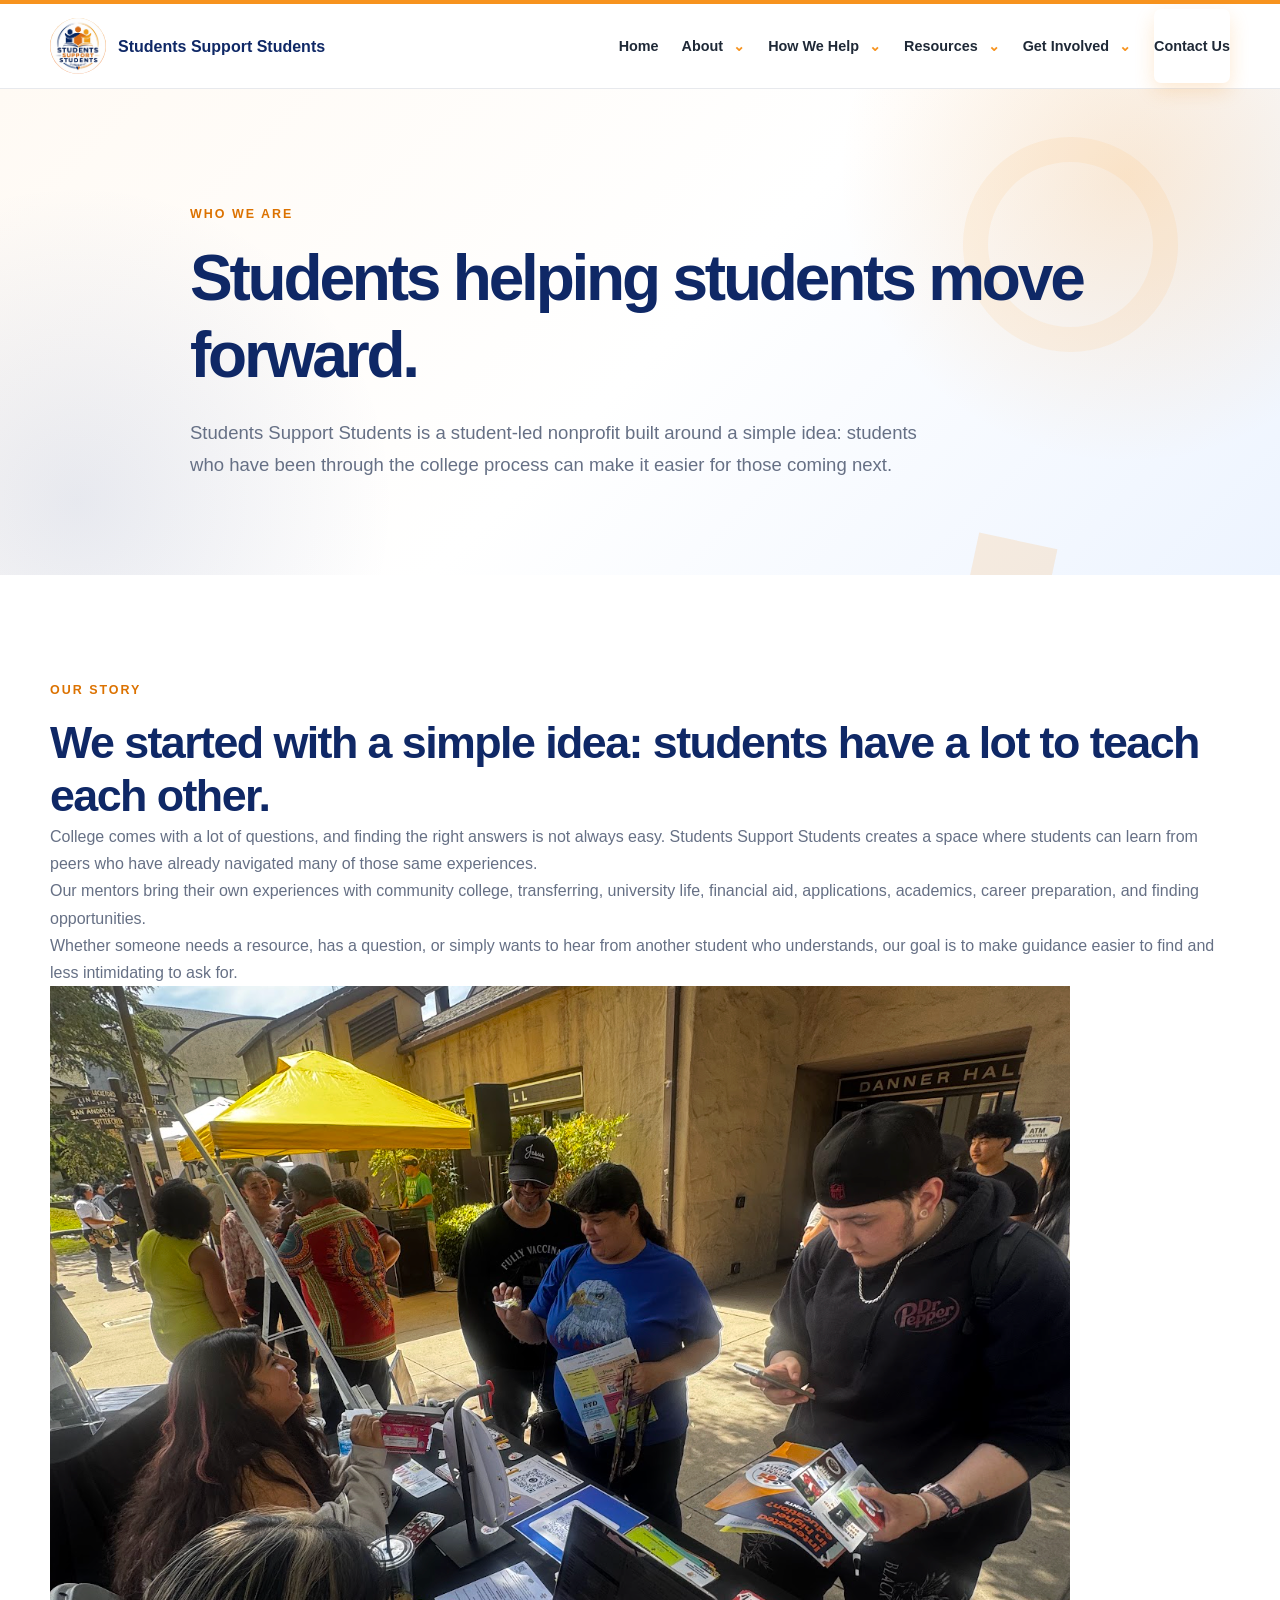
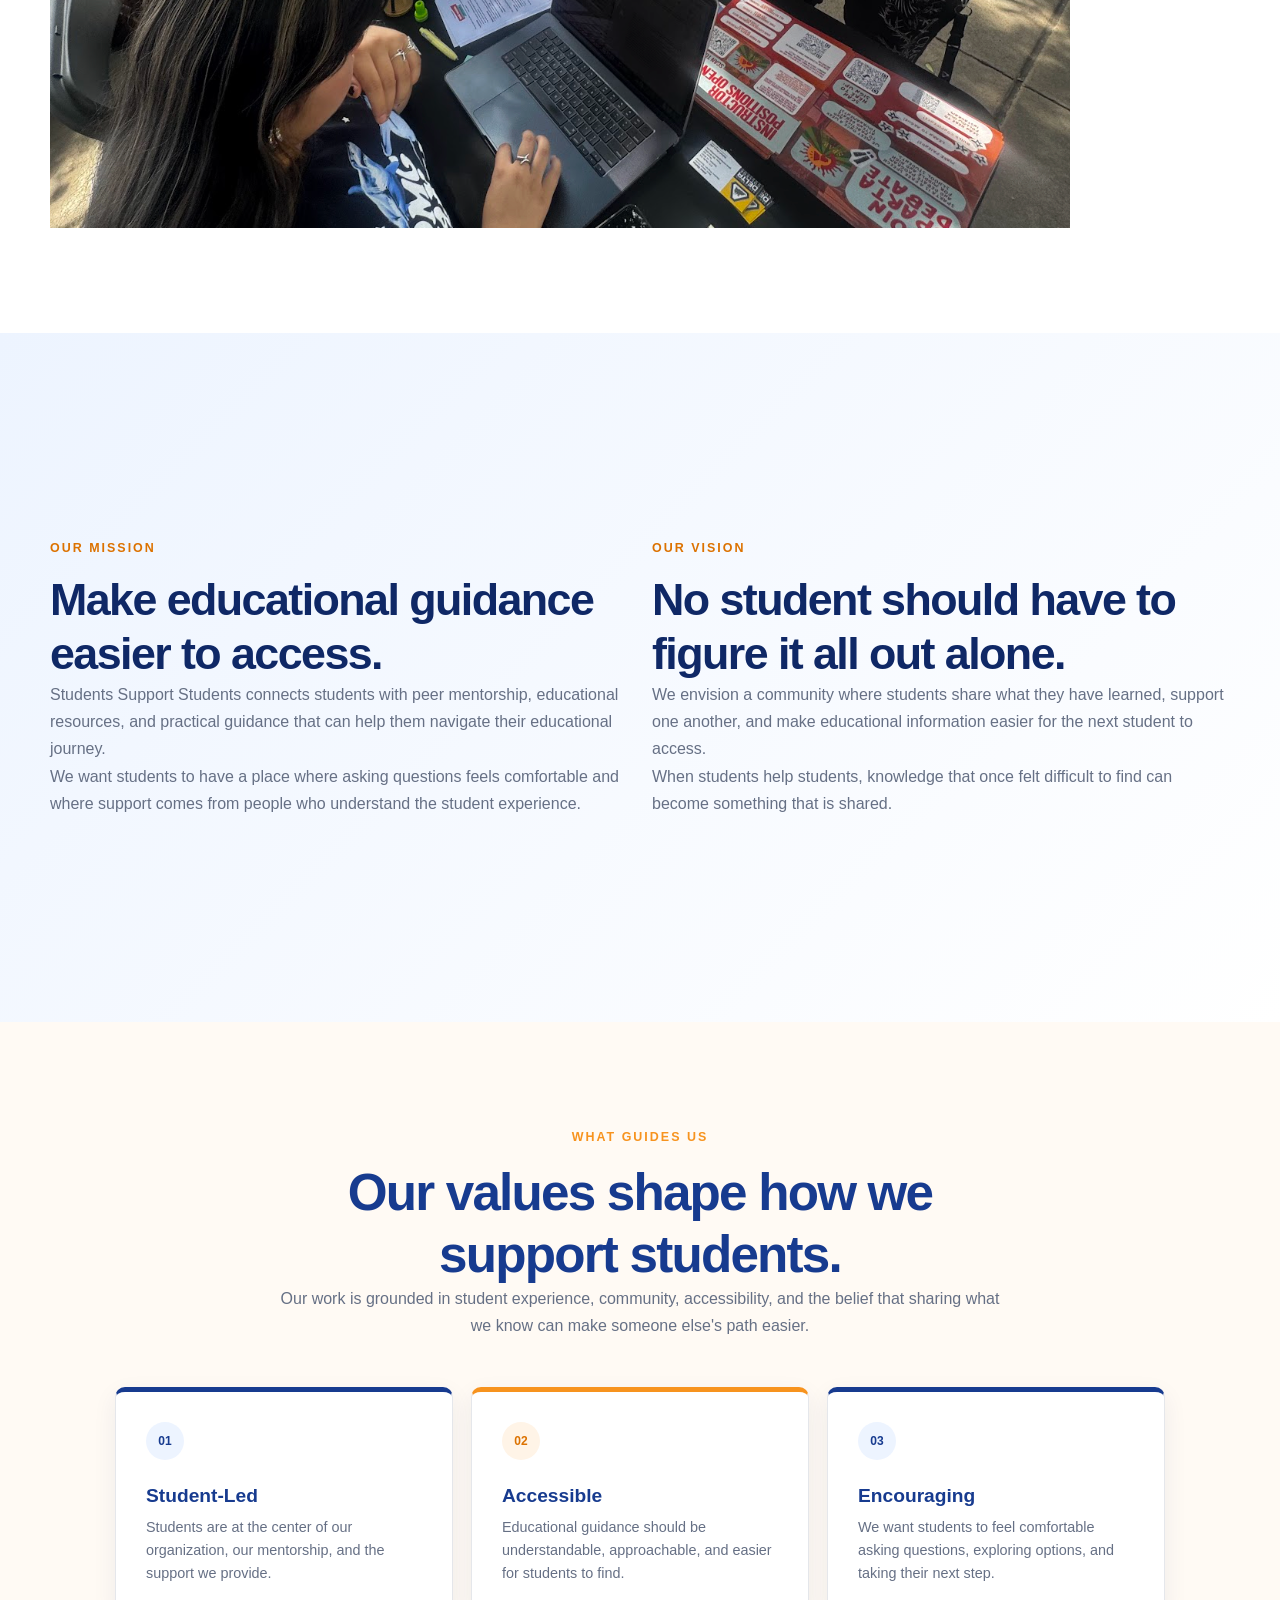
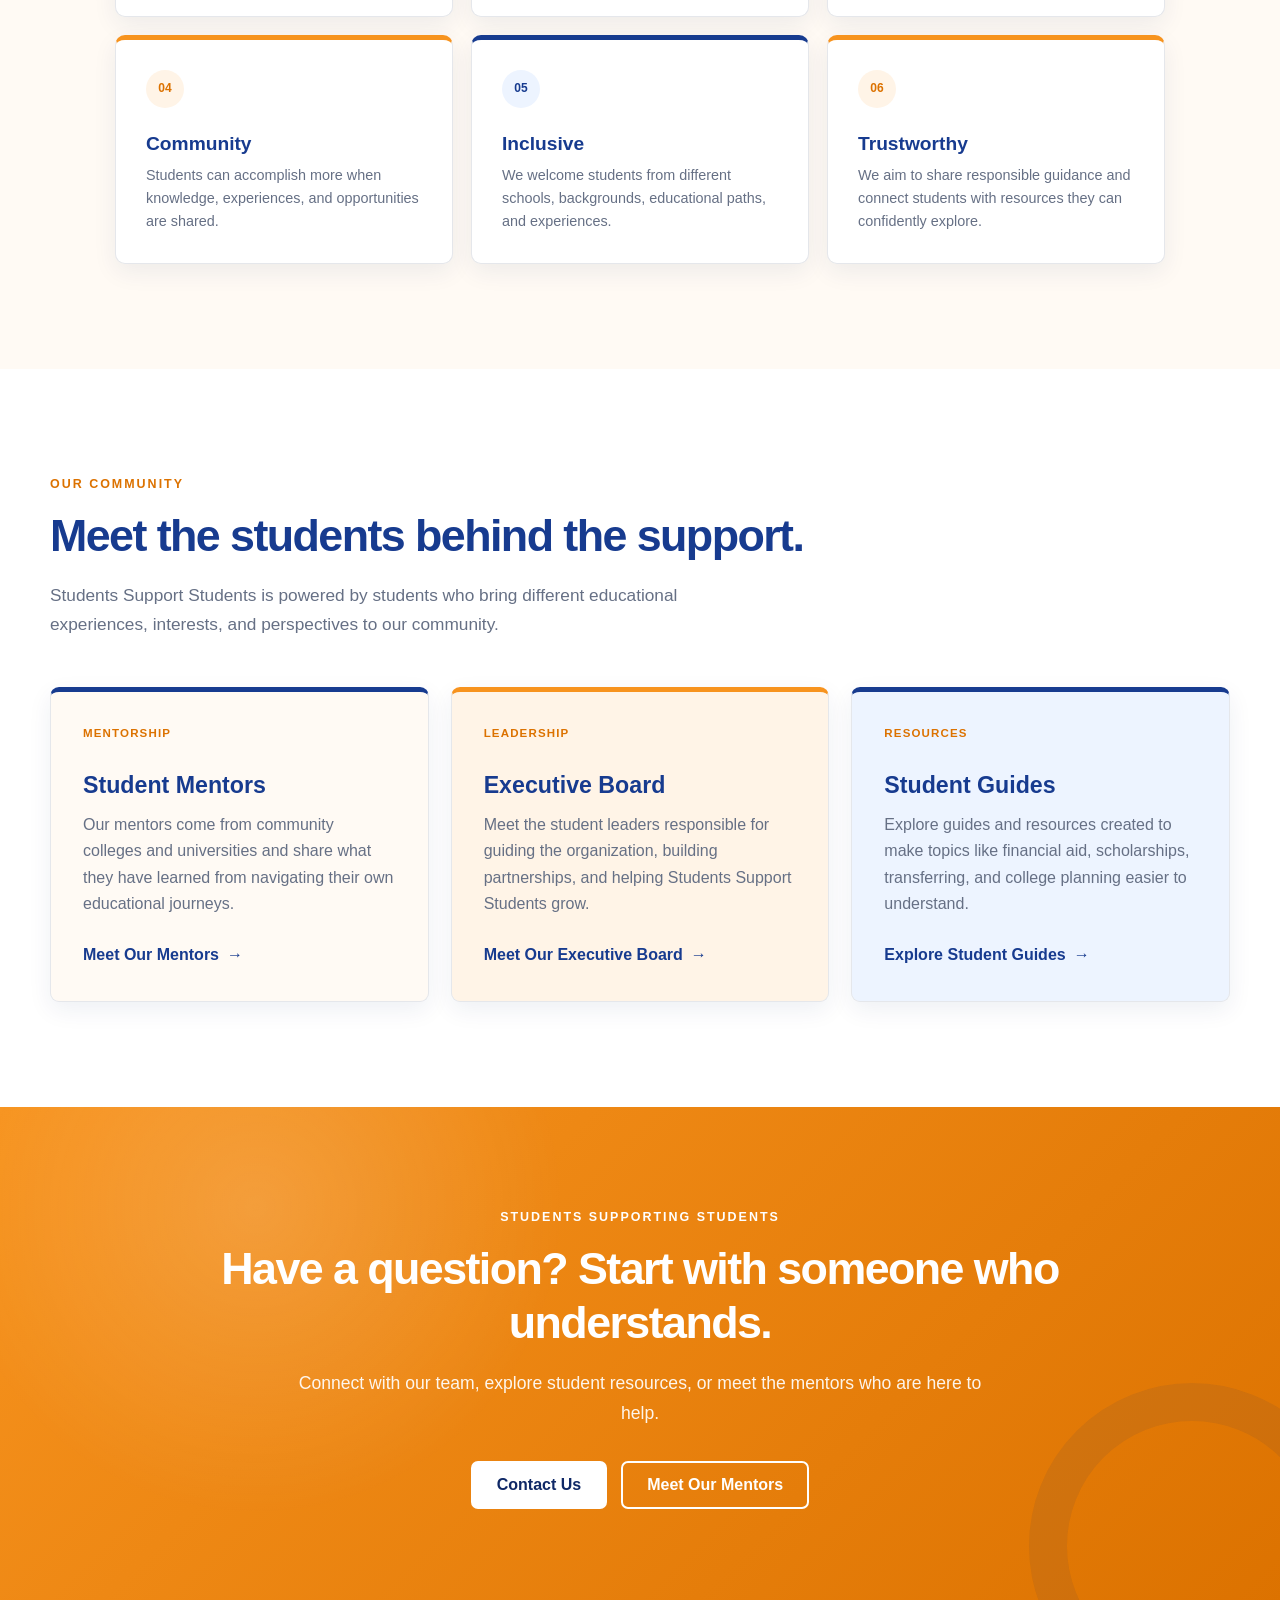
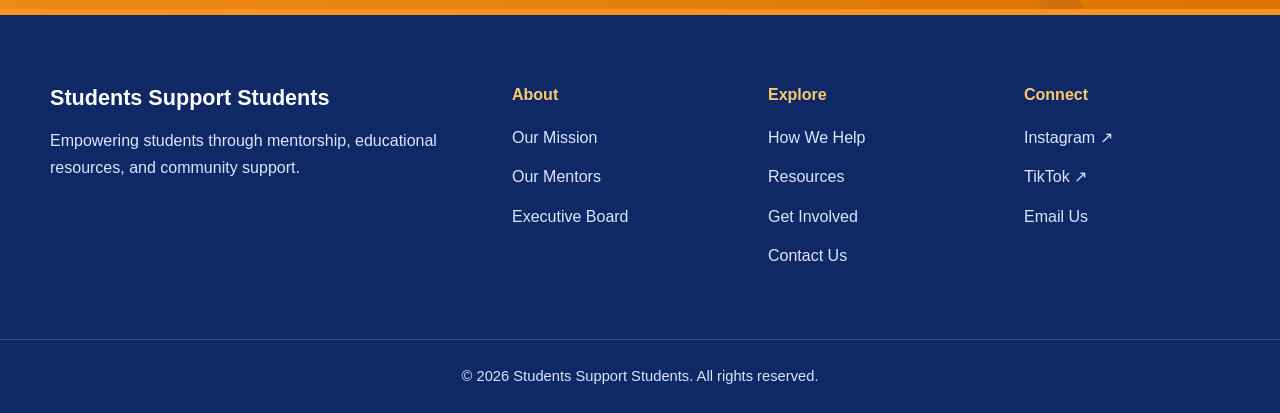
==== commit 9a318b4f: "Use event photo on About page" ====
--- a/about.html
+++ b/about.html
@@ -98,7 +98,7 @@
     </div>
 
     <div class="about-introduction-image">
-      <img src="images/tabling.png" alt="Students Support Students community outreach">
+      <img src="images/EVENT3.PNG" alt="Students Support Students community event">
     </div>
 
   </div>
--- a/css/style.css
+++ b/css/style.css
@@ -6,21 +6,18 @@
   --dark-blue:#0f2866;
   --orange:#f7931e;
   --dark-orange:#dc7200;
-  --yellow:#f7c948;
   --light-blue:#edf4ff;
   --light-orange:#fff4e7;
-  --light-yellow:#fff8d9;
   --cream:#fffaf4;
-  --white:#fff;
+  --white:#ffffff;
   --text:#1f2937;
   --gray:#667085;
   --border:#e5e7eb;
   --heading-font:"Poppins",sans-serif;
   --body-font:"Nunito",sans-serif;
-  --radius-small:8px;
-  --radius:14px;
-  --radius-large:20px;
-  --radius-round:999px;
+  --radius-small:6px;
+  --radius:10px;
+  --radius-large:14px;
   --shadow-small:0 8px 24px rgba(15,40,102,.07);
   --shadow:0 16px 40px rgba(15,40,102,.11);
   --shadow-large:0 24px 60px rgba(15,40,102,.15);
@@ -37,9 +34,24 @@
 button,input,select,textarea{font:inherit}
 
 /* TYPOGRAPHY */
-h1,h2,h3,h4{color:var(--dark-blue);font-family:var(--heading-font);line-height:1.2}
-h1{font-size:clamp(3rem,5vw,5.2rem);font-weight:800;letter-spacing:-.05em}
-h2{font-size:clamp(2.1rem,3.5vw,3.4rem);font-weight:800;letter-spacing:-.035em}
+h1,h2,h3,h4{
+  color:var(--dark-blue);
+  font-family:var(--heading-font);
+  line-height:1.2
+}
+
+h1{
+  font-size:clamp(3rem,5vw,5.2rem);
+  font-weight:800;
+  letter-spacing:-.05em
+}
+
+h2{
+  font-size:clamp(2.1rem,3.5vw,3.4rem);
+  font-weight:800;
+  letter-spacing:-.035em
+}
+
 h3{font-size:1.3rem}
 p{color:var(--gray)}
 
@@ -52,14 +64,29 @@
   text-transform:uppercase
 }
 
-.section-heading{max-width:760px;margin-bottom:55px}
+.section-heading{
+  max-width:760px;
+  margin-bottom:55px
+}
+
 .section-heading h2{margin-bottom:18px}
 .section-heading>p:last-child{max-width:680px;font-size:1.08rem}
 
 /* LAYOUT */
-.container{width:min(1180px,calc(100% - 80px));margin-inline:auto}
+.container{
+  width:min(1180px,calc(100% - 80px));
+  margin-inline:auto
+}
+
 .section{padding:105px 0}
-.split-layout{display:grid;grid-template-columns:1fr 1fr;align-items:center;gap:80px}
+
+.split-layout{
+  display:grid;
+  grid-template-columns:1fr 1fr;
+  align-items:center;
+  gap:80px
+}
+
 .grid-2{display:grid;grid-template-columns:repeat(2,1fr);gap:28px}
 .grid-3{display:grid;grid-template-columns:repeat(3,1fr);gap:28px}
 .grid-4{display:grid;grid-template-columns:repeat(4,1fr);gap:24px}
@@ -73,15 +100,21 @@
   transition:transform var(--transition),box-shadow var(--transition)
 }
 
-.card:hover{transform:translateY(-6px);box-shadow:var(--shadow)}
+.card:hover{
+  transform:translateY(-6px);
+  box-shadow:var(--shadow)
+}
 
 .info-card{
   padding:34px;
+  border-top:5px solid var(--blue);
   border-radius:var(--radius);
   background:var(--light-blue)
 }
 
-.image-frame{position:relative}
+.image-frame{
+  position:relative
+}
 
 .image-frame img{
   width:100%;
@@ -93,31 +126,37 @@
 }
 
 /* BUTTONS */
-.button,.nav-button{
+.button,
+.nav-button{
   display:inline-flex;
   min-height:48px;
   align-items:center;
   justify-content:center;
   padding:13px 24px;
   border:2px solid transparent;
-  border-radius:9px;
+  border-radius:7px;
   font-weight:900;
   line-height:1;
   cursor:pointer;
   transition:transform var(--transition),background var(--transition),color var(--transition),border-color var(--transition),box-shadow var(--transition)
 }
 
-.button:hover,.nav-button:hover{transform:translateY(-2px)}
-
-.button-primary,.nav-button{
+.button:hover,
+.nav-button:hover{
+  transform:translateY(-2px)
+}
+
+.button-primary,
+.nav-button{
   background:var(--orange);
-  color:var(--dark-blue);
+  color:var(--blue);
   box-shadow:0 8px 20px rgba(247,147,30,.2)
 }
 
-.button-primary:hover,.nav-button:hover{
+.button-primary:hover,
+.nav-button:hover{
   background:var(--dark-orange);
-  color:var(--white)
+  color:var(--blue)
 }
 
 .button-secondary{
@@ -126,18 +165,30 @@
   color:var(--blue)
 }
 
-.button-secondary:hover{background:var(--blue);color:var(--white)}
-
-.button-light{background:var(--white);color:var(--dark-blue)}
-.button-light:hover{background:var(--light-orange)}
+.button-secondary:hover{
+  background:var(--blue);
+  color:var(--white)
+}
+
+.button-light{
+  background:var(--white);
+  color:var(--dark-blue)
+}
+
+.button-light:hover{
+  background:var(--light-orange)
+}
 
 .button-outline-light{
-  border-color:var(--dark-blue);
+  border-color:var(--white);
   background:transparent;
+  color:var(--white)
+}
+
+.button-outline-light:hover{
+  background:var(--white);
   color:var(--dark-blue)
 }
-
-.button-outline-light:hover{background:var(--dark-blue);color:var(--white)}
 
 .text-link{
   display:inline-flex;
@@ -148,11 +199,26 @@
   font-weight:900
 }
 
-.text-link:after{content:"→";transition:transform var(--transition)}
-.text-link:hover{color:var(--dark-orange)}
-.text-link:hover:after{transform:translateX(5px)}
-
-.button-row,.cta-buttons{display:flex;flex-wrap:wrap;gap:14px;margin-top:32px}
+.text-link:after{
+  content:"→";
+  transition:transform var(--transition)
+}
+
+.text-link:hover{
+  color:var(--dark-orange)
+}
+
+.text-link:hover:after{
+  transform:translateX(5px)
+}
+
+.button-row,
+.cta-buttons{
+  display:flex;
+  flex-wrap:wrap;
+  gap:14px;
+  margin-top:32px
+}
 
 /* HEADER */
 .site-header{
@@ -165,7 +231,9 @@
   backdrop-filter:blur(16px)
 }
 
-.header-scrolled{box-shadow:0 8px 24px rgba(15,40,102,.08)}
+.header-scrolled{
+  box-shadow:0 8px 24px rgba(15,40,102,.08)
+}
 
 .navbar{
   position:relative;
@@ -186,20 +254,33 @@
   font-weight:800
 }
 
-.logo img{width:56px;height:56px;border-radius:50%;object-fit:cover}
-
-.nav-links{display:flex;align-items:center;gap:23px}
+.logo img{
+  width:56px;
+  height:56px;
+  border-radius:50%;
+  object-fit:cover
+}
+
+.nav-links{
+  display:flex;
+  align-items:center;
+  gap:23px
+}
 
 .nav-links>li>a,
-.nav-link{
+.nav-link,
+.dropdown-toggle{
   position:relative;
   display:flex;
   align-items:center;
   gap:6px;
   padding:30px 0;
+  border:0;
+  background:transparent;
   color:var(--text);
   font-size:.9rem;
-  font-weight:800
+  font-weight:800;
+  cursor:pointer
 }
 
 .nav-links>li>a:after,
@@ -219,30 +300,32 @@
 .nav-links>li>a:hover,
 .nav-links>li>a.active,
 .nav-link:hover,
-.nav-link.active{color:var(--blue)}
+.nav-link.active,
+.dropdown-toggle:hover{
+  color:var(--blue)
+}
 
 .nav-links>li>a:hover:after,
 .nav-links>li>a.active:after,
 .nav-link:hover:after,
-.nav-link.active:after{width:100%}
-
-.nav-button{flex-shrink:0;min-height:44px;padding:12px 20px}
+.nav-link.active:after{
+  width:100%
+}
+
+.nav-button{
+  flex-shrink:0;
+  min-height:44px;
+  padding:12px 20px
+}
 
 /* DROPDOWNS */
-.nav-dropdown{position:relative}
-
-.dropdown-toggle{
-  border:0;
-  background:transparent;
-  color:var(--text);
-  font-size:.9rem;
-  font-weight:800;
-  cursor:pointer
+.nav-dropdown{
+  position:relative
 }
 
 .dropdown-toggle:after{
   display:inline-block;
-  margin-left:6px;
+  margin-left:4px;
   content:"⌄";
   color:var(--orange);
   font-size:.9rem
@@ -258,7 +341,7 @@
   padding:9px;
   border:1px solid var(--border);
   border-top:4px solid var(--orange);
-  border-radius:10px;
+  border-radius:8px;
   background:var(--white);
   box-shadow:var(--shadow);
   opacity:0;
@@ -279,7 +362,7 @@
 .dropdown-menu a{
   display:block;
   padding:10px 12px;
-  border-radius:6px;
+  border-radius:5px;
   color:var(--text);
   font-size:.87rem;
   font-weight:700
@@ -290,7 +373,9 @@
   color:var(--blue)
 }
 
-.dropdown-menu li:nth-child(even) a:hover{background:var(--light-orange)}
+.dropdown-menu li:nth-child(even) a:hover{
+  background:var(--light-orange)
+}
 
 .menu-button{
   display:none;
@@ -298,7 +383,7 @@
   height:46px;
   padding:10px;
   border:0;
-  border-radius:8px;
+  border-radius:6px;
   background:var(--light-blue);
   cursor:pointer
 }
@@ -339,43 +424,67 @@
   bottom:-45px;
   width:80px;
   height:80px;
-  background:var(--yellow);
+  background:var(--orange);
   content:"";
-  opacity:.65;
+  opacity:.14;
   transform:rotate(12deg)
 }
 
-.page-hero-content{position:relative;z-index:1;max-width:900px}
-.page-hero h1{margin-bottom:24px}
-.page-hero-content>p:last-child{max-width:730px;font-size:1.16rem}
+.page-hero-content{
+  position:relative;
+  z-index:1;
+  max-width:900px
+}
+
+.page-hero h1{
+  margin-bottom:24px
+}
+
+.page-hero-content>p:last-child{
+  max-width:730px;
+  font-size:1.16rem
+}
 
 /* FORMS */
-label{color:var(--dark-blue);font-weight:800}
-
-input,select,textarea{
+label{
+  color:var(--dark-blue);
+  font-weight:800
+}
+
+input,
+select,
+textarea{
   width:100%;
   margin-top:8px;
   padding:14px 16px;
   border:1px solid #cfd5df;
-  border-radius:8px;
+  border-radius:6px;
   background:var(--white);
   color:var(--text)
 }
 
-input:focus,select:focus,textarea:focus{
+input:focus,
+select:focus,
+textarea:focus{
   border-color:var(--orange);
   outline:3px solid rgba(247,147,30,.18)
 }
 
-textarea{resize:vertical}
+textarea{
+  resize:vertical
+}
 
 /* FAQ */
-.faq-list{display:grid;gap:14px}
+.faq-list{
+  display:grid;
+  gap:14px
+}
 
 .faq-item{
   padding:23px 25px;
   border:1px solid var(--border);
-  border-radius:10px;
+  border-left:4px solid var(--orange);
+  border-radius:7px;
   background:var(--white)
 }
 
@@ -387,8 +496,13 @@
   list-style:none
 }
 
-.faq-item summary::-webkit-details-marker{display:none}
-.faq-item p{margin-top:15px}
+.faq-item summary::-webkit-details-marker{
+  display:none
+}
+
+.faq-item p{
+  margin-top:15px
+}
 
 /* FINAL CTA */
 .final-cta{
@@ -396,8 +510,8 @@
   overflow:hidden;
   padding:100px 0;
   background:
-    radial-gradient(circle at 20% 20%,rgba(255,255,255,.2),transparent 28%),
-    linear-gradient(135deg,var(--orange),#ffae37)
+    radial-gradient(circle at 20% 20%,rgba(255,255,255,.15),transparent 28%),
+    linear-gradient(135deg,var(--orange),var(--dark-orange))
 }
 
 .final-cta:after{
@@ -411,17 +525,33 @@
   content:""
 }
 
-.final-cta-content{position:relative;z-index:1;max-width:900px;text-align:center}
-.final-cta h2{margin-bottom:20px}
+.final-cta-content{
+  position:relative;
+  z-index:1;
+  max-width:900px;
+  margin-inline:auto;
+  text-align:center
+}
+
+.final-cta .section-label{
+  color:var(--white)
+}
+
+.final-cta h2{
+  margin-bottom:20px;
+  color:var(--white)
+}
 
 .final-cta-content>p:not(.section-label){
   max-width:700px;
   margin-inline:auto;
-  color:#26365d;
+  color:rgba(255,255,255,.92);
   font-size:1.1rem
 }
 
-.final-cta .cta-buttons{justify-content:center}
+.final-cta .cta-buttons{
+  justify-content:center
+}
 
 /* FOOTER */
 .site-footer{
@@ -438,9 +568,21 @@
   padding:70px 0
 }
 
-.footer-brand h3,.footer-links h4{color:var(--white)}
-.footer-brand h3{margin-bottom:16px;font-size:1.35rem}
-.footer-brand p{max-width:420px;color:#dce6ff;line-height:1.7}
+.footer-brand h3,
+.footer-links h4{
+  color:var(--white)
+}
+
+.footer-brand h3{
+  margin-bottom:16px;
+  font-size:1.35rem
+}
+
+.footer-brand p{
+  max-width:420px;
+  color:#dce6ff;
+  line-height:1.7
+}
 
 .footer-links{
   display:flex;
@@ -455,12 +597,14 @@
   font-size:1rem
 }
 
-.footer-links a,.footer-links a:visited{
+.footer-links a,
+.footer-links a:visited{
   color:#dce6ff;
   transition:color var(--transition),transform var(--transition)
 }
 
-.footer-links a:hover,.footer-links a:focus-visible{
+.footer-links a:hover,
+.footer-links a:focus-visible{
   color:var(--white);
   transform:translateX(4px)
 }
@@ -484,7 +628,10 @@
   transition:opacity .65s ease,transform .65s ease
 }
 
-.reveal.visible{opacity:1;transform:translateY(0)}
+.reveal.visible{
+  opacity:1;
+  transform:translateY(0)
+}
 
 a:focus-visible,
 button:focus-visible,
@@ -495,23 +642,55 @@
   outline-offset:4px
 }
 
-::selection{background:var(--orange);color:var(--dark-blue)}
+::selection{
+  background:var(--orange);
+  color:var(--dark-blue)
+}
 
 /* TABLET */
 @media(max-width:1100px){
-  .container{width:min(100% - 48px,1100px)}
-  .logo span{display:none}
-  .nav-links{gap:17px}
-  .nav-links>li>a,.nav-link,.dropdown-toggle{font-size:.84rem}
-  .grid-4{grid-template-columns:repeat(2,1fr)}
-  .footer-content{gap:35px}
+  .container{
+    width:min(100% - 48px,1100px)
+  }
+
+  .logo span{
+    display:none
+  }
+
+  .nav-links{
+    gap:17px
+  }
+
+  .nav-links>li>a,
+  .nav-link,
+  .dropdown-toggle{
+    font-size:.84rem
+  }
+
+  .grid-4{
+    grid-template-columns:repeat(2,1fr)
+  }
+
+  .footer-content{
+    gap:35px
+  }
 }
 
 /* MOBILE */
 @media(max-width:900px){
-  .split-layout{grid-template-columns:1fr;gap:55px}
-  .grid-3{grid-template-columns:repeat(2,1fr)}
-  .menu-button{display:block;margin-left:auto}
+  .split-layout{
+    grid-template-columns:1fr;
+    gap:55px
+  }
+
+  .grid-3{
+    grid-template-columns:repeat(2,1fr)
+  }
+
+  .menu-button{
+    display:block;
+    margin-left:auto
+  }
 
   .nav-links{
     position:absolute;
@@ -525,7 +704,7 @@
     gap:2px;
     padding:15px;
     border:1px solid var(--border);
-    border-radius:0 0 12px 12px;
+    border-radius:0 0 10px 10px;
     background:var(--white);
     box-shadow:var(--shadow);
     opacity:0;
@@ -541,13 +720,18 @@
     pointer-events:auto
   }
 
-  .nav-links>li>a,.nav-link,.dropdown-toggle{
+  .nav-links>li>a,
+  .nav-link,
+  .dropdown-toggle{
     width:100%;
     padding:12px;
-    border-radius:7px
-  }
-
-  .nav-links>li>a:after,.nav-link:after{display:none}
+    border-radius:5px
+  }
+
+  .nav-links>li>a:after,
+  .nav-link:after{
+    display:none
+  }
 
   .nav-links>li>a:hover,
   .nav-links>li>a.active,
@@ -557,7 +741,9 @@
     background:var(--light-blue)
   }
 
-  .nav-dropdown{width:100%}
+  .nav-dropdown{
+    width:100%
+  }
 
   .dropdown-menu{
     position:static;
@@ -576,12 +762,25 @@
     pointer-events:auto
   }
 
-  .nav-dropdown.open .dropdown-menu{display:block}
-  .nav-dropdown:hover .dropdown-menu{display:none}
-  .nav-dropdown.open:hover .dropdown-menu{display:block}
-
-  .dropdown-menu a{padding:9px 12px}
-  .nav-button{display:none}
+  .nav-dropdown.open .dropdown-menu{
+    display:block
+  }
+
+  .nav-dropdown:hover .dropdown-menu{
+    display:none
+  }
+
+  .nav-dropdown.open:hover .dropdown-menu{
+    display:block
+  }
+
+  .dropdown-menu a{
+    padding:9px 12px
+  }
+
+  .nav-button{
+    display:none
+  }
 
   .footer-content{
     grid-template-columns:repeat(2,1fr);
@@ -591,16 +790,50 @@
 
 /* SMALL PHONES */
 @media(max-width:650px){
-  .container{width:min(100% - 32px,600px)}
-  .section{padding:75px 0}
-  .navbar{min-height:72px}
-  .logo img{width:48px;height:48px}
-  .page-hero{padding:82px 0 68px}
-  .page-hero:after{display:none}
-  .grid-2,.grid-3,.grid-4{grid-template-columns:1fr}
-  .image-frame img{min-height:340px}
-  .button-row,.cta-buttons{flex-direction:column;align-items:stretch}
-  .button{width:100%}
+  .container{
+    width:min(100% - 32px,600px)
+  }
+
+  .section{
+    padding:75px 0
+  }
+
+  .navbar{
+    min-height:72px
+  }
+
+  .logo img{
+    width:48px;
+    height:48px
+  }
+
+  .page-hero{
+    padding:82px 0 68px
+  }
+
+  .page-hero:after{
+    display:none
+  }
+
+  .grid-2,
+  .grid-3,
+  .grid-4{
+    grid-template-columns:1fr
+  }
+
+  .image-frame img{
+    min-height:340px
+  }
+
+  .button-row,
+  .cta-buttons{
+    flex-direction:column;
+    align-items:stretch
+  }
+
+  .button{
+    width:100%
+  }
 
   .footer-content{
     grid-template-columns:1fr;
@@ -608,5 +841,117 @@
     padding:55px 0
   }
 
-  .footer-brand p{max-width:none}
-}
+  .footer-brand p{
+    max-width:none
+  }
+/* NAV DROPDOWN FIX */
+.nav-dropdown{
+  position:relative
+}
+
+.dropdown-toggle{
+  display:flex;
+  align-items:center;
+  gap:6px;
+  border:0;
+  background:transparent;
+  color:var(--text);
+  font:inherit;
+  font-weight:700;
+  cursor:pointer
+}
+
+.dropdown-toggle:after{
+  display:inline-block;
+  margin-left:3px;
+  font-size:.72rem;
+  content:"▼";
+  transition:transform .2s ease
+}
+
+.nav-dropdown.open .dropdown-toggle:after{
+  transform:rotate(180deg)
+}
+
+.dropdown-menu{
+  position:absolute;
+  z-index:1000;
+  top:calc(100% + 12px);
+  left:0;
+  display:none;
+  min-width:230px;
+  margin:0;
+  padding:10px;
+  border:1px solid var(--border);
+  border-top:4px solid var(--orange);
+  background:var(--white);
+  box-shadow:0 12px 30px rgba(15,40,102,.14);
+  list-style:none
+}
+
+.nav-dropdown.open>.dropdown-menu{
+  display:block
+}
+
+.dropdown-menu li{
+  width:100%
+}
+
+.dropdown-menu a{
+  display:block!important;
+  width:100%;
+  padding:11px 13px!important;
+  color:var(--text)!important;
+  font-size:.9rem;
+  font-weight:700;
+  white-space:nowrap
+}
+
+.dropdown-menu a:hover{
+  background:var(--light-blue);
+  color:var(--blue)!important
+}
+
+.dropdown-menu li:last-child a{
+  margin-bottom:0
+}
+
+/* Keep right-side dropdowns on screen */
+.nav-dropdown:nth-last-child(-n+2) .dropdown-menu{
+  right:0;
+  left:auto
+}
+
+@media(max-width:900px){
+  .nav-dropdown{
+    width:100%
+  }
+
+  .dropdown-toggle{
+    width:100%;
+    justify-content:space-between;
+    padding:12px 0
+  }
+
+  .dropdown-menu{
+    position:static;
+    display:none;
+    width:100%;
+    min-width:0;
+    margin:0;
+    padding:4px 0 8px 15px;
+    border:0;
+    border-left:3px solid var(--orange);
+    box-shadow:none
+  }
+
+  .nav-dropdown.open>.dropdown-menu{
+    display:block
+  }
+
+  .dropdown-menu a{
+    padding:9px 12px!important;
+    white-space:normal
+  }
+}
+}
--- a/css/about.css
+++ b/css/about.css
@@ -2,64 +2,63 @@
 .about-hero{
   position:relative;
   overflow:hidden;
-  padding:110px 0 105px;
-  background:var(--blue);
-  color:var(--white)
+  padding:95px 0;
+  background:linear-gradient(135deg,var(--cream) 0%,var(--white) 55%,var(--light-blue) 100%)
 }
 
 .about-hero:before{
   position:absolute;
-  top:-75px;
-  right:10%;
-  width:145px;
-  height:145px;
-  background:var(--orange);
-  content:"";
-  transform:rotate(12deg)
+  top:-85px;
+  right:8%;
+  width:190px;
+  height:190px;
+  border-radius:50%;
+  background:rgba(247,147,30,.12);
+  content:""
 }
 
 .about-hero:after{
   position:absolute;
-  right:-105px;
-  bottom:-190px;
-  width:340px;
-  height:340px;
+  right:-100px;
+  bottom:-160px;
+  width:320px;
+  height:320px;
   border-radius:50%;
-  background:var(--yellow);
+  background:rgba(23,59,143,.08);
   content:""
 }
 
 .about-hero-content{
   position:relative;
   z-index:2;
-  max-width:900px
+  max-width:850px
 }
 
 .about-hero .section-label{
-  color:var(--yellow)
+  color:var(--orange)
 }
 
 .about-hero h1{
-  max-width:850px;
-  margin:0 0 25px;
-  color:var(--white);
-  font-size:clamp(3.2rem,6vw,5.8rem);
-  line-height:.97;
-  letter-spacing:-.05em
+  max-width:820px;
+  margin:0 0 24px;
+  color:var(--blue);
+  font-size:clamp(2.8rem,5vw,4.8rem);
+  line-height:1.05;
+  letter-spacing:-.035em
 }
 
 .about-hero-description{
   max-width:680px;
-  color:rgba(255,255,255,.9);
-  font-size:1.12rem;
+  color:var(--text);
+  font-size:1.08rem;
   line-height:1.75
 }
 
 .about-hero-actions{
   display:flex;
   flex-wrap:wrap;
-  gap:13px;
-  margin-top:32px
+  gap:14px;
+  margin-top:30px
 }
 
 .hero-primary-button,
@@ -69,8 +68,8 @@
   align-items:center;
   justify-content:center;
   padding:13px 22px;
-  border:2px solid transparent;
-  border-radius:8px;
+  border:2px solid var(--orange);
+  border-radius:6px;
   font-weight:800;
   transition:.2s ease
 }
@@ -81,32 +80,51 @@
 }
 
 .hero-primary-button:hover{
-  background:var(--orange-dark);
+  background:var(--dark-orange);
+  border-color:var(--dark-orange);
   transform:translateY(-2px)
 }
 
 .hero-secondary-button{
-  border-color:var(--white);
-  color:var(--white)
+  background:transparent;
+  color:var(--orange)
 }
 
 .hero-secondary-button:hover{
-  background:var(--white);
-  color:var(--blue);
+  background:var(--orange);
+  color:var(--white);
   transform:translateY(-2px)
 }
 
 
 /* OUR STORY */
 .our-story{
+  position:relative;
+  overflow:hidden;
   background:var(--white)
+}
+
+.our-story:before{
+  position:absolute;
+  top:65px;
+  left:-55px;
+  width:110px;
+  height:110px;
+  border-radius:50%;
+  background:var(--light-orange);
+  content:""
 }
 
 .story-grid{
   display:grid;
   grid-template-columns:1fr .9fr;
   align-items:center;
-  gap:80px
+  gap:75px
+}
+
+.story-content{
+  position:relative;
+  z-index:2
 }
 
 .story-content .section-label{
@@ -115,37 +133,39 @@
 
 .story-content h2{
   max-width:650px;
-  margin-bottom:25px;
-  color:var(--blue);
-  font-size:clamp(2.35rem,4vw,3.7rem);
-  line-height:1.07
+  margin-bottom:24px;
+  color:var(--blue);
+  font-size:clamp(2.2rem,4vw,3.4rem);
+  line-height:1.08
 }
 
 .story-content>p:not(.section-label){
   margin-bottom:17px;
-  font-size:1.03rem;
+  color:var(--text);
+  font-size:1.02rem;
   line-height:1.75
 }
 
 .story-list{
-  padding-left:15px;
-  border-left:4px solid var(--yellow);
-  color:var(--orange)!important;
+  margin-top:22px;
+  padding:15px 0 15px 20px;
+  border-left:4px solid var(--orange);
+  color:var(--blue)!important;
   font-weight:800
 }
 
 .story-photo{
   position:relative;
-  padding:0 18px 18px 0
+  padding:0 20px 20px 0
 }
 
 .story-photo-background{
   position:absolute;
-  top:18px;
+  top:20px;
   right:0;
   bottom:0;
-  left:18px;
-  background:var(--yellow)
+  left:20px;
+  background:var(--orange)
 }
 
 .story-photo:before{
@@ -153,10 +173,11 @@
   top:-18px;
   left:-18px;
   z-index:3;
-  width:65px;
-  height:65px;
-  background:var(--orange);
-  content:""
+  width:70px;
+  height:70px;
+  background:var(--light-blue);
+  content:"";
+  transform:rotate(-8deg)
 }
 
 .story-photo img{
@@ -164,14 +185,15 @@
   z-index:2;
   display:block;
   width:100%;
-  min-height:440px;
-  max-height:560px;
-  object-fit:cover
+  min-height:420px;
+  max-height:550px;
+  object-fit:cover;
+  border:7px solid var(--white)
 }
 
 .story-photo-tag{
   position:absolute;
-  right:-8px;
+  right:-4px;
   bottom:-4px;
   z-index:4;
   padding:11px 17px;
@@ -184,7 +206,7 @@
 
 /* MISSION + VISION */
 .mission-vision{
-  background:var(--cream)
+  background:linear-gradient(135deg,var(--light-blue),var(--white))
 }
 
 .mission-vision-grid{
@@ -192,20 +214,31 @@
   grid-template-columns:1fr 1fr;
   width:min(1180px,calc(100% - 72px));
   margin-inline:auto;
-  padding:105px 0;
-  gap:22px
+  padding:100px 0;
+  gap:24px
 }
 
 .mission-card{
   position:relative;
-  min-height:450px;
-  padding:48px;
   display:flex;
+  min-height:400px;
+  padding:45px;
   flex-direction:column;
   justify-content:space-between;
   overflow:hidden
 }
 
+.mission-card:after{
+  position:absolute;
+  right:-80px;
+  bottom:-90px;
+  width:210px;
+  height:210px;
+  border-radius:50%;
+  background:rgba(255,255,255,.12);
+  content:""
+}
+
 .mission-card-orange{
   background:var(--orange);
   color:var(--white)
@@ -217,12 +250,14 @@
 }
 
 .mission-card-top{
+  position:relative;
+  z-index:2;
   display:flex;
   align-items:center;
   justify-content:space-between;
   gap:20px;
-  margin-bottom:70px;
-  color:var(--yellow);
+  margin-bottom:65px;
+  color:var(--white);
   font-size:.76rem;
   font-weight:900;
   letter-spacing:.08em;
@@ -234,20 +269,24 @@
   width:42px;
   height:42px;
   place-items:center;
-  border:1px solid rgba(255,255,255,.55)
+  border:1px solid rgba(255,255,255,.6)
 }
 
 .mission-card h2{
-  max-width:570px;
+  position:relative;
+  z-index:2;
+  max-width:560px;
   margin-bottom:20px;
   color:var(--white);
-  font-size:clamp(2.15rem,3.5vw,3.25rem);
-  line-height:1.07
+  font-size:clamp(2rem,3.5vw,3.1rem);
+  line-height:1.08
 }
 
 .mission-card>p:last-child{
+  position:relative;
+  z-index:2;
   max-width:580px;
-  color:rgba(255,255,255,.9);
+  color:rgba(255,255,255,.92);
   font-size:1.02rem;
   line-height:1.75
 }
@@ -255,12 +294,13 @@
 
 /* VALUES */
 .values{
-  background:var(--white)
+  background:var(--cream)
 }
 
 .values-heading{
   max-width:720px;
-  margin-bottom:52px
+  margin:0 auto 48px;
+  text-align:center
 }
 
 .values-heading .section-label{
@@ -269,72 +309,78 @@
 
 .values-heading h2{
   max-width:650px;
-  color:var(--blue);
-  font-size:clamp(2.35rem,4vw,3.7rem)
-}
-
-.values-grid{
+  margin-inline:auto;
+  color:var(--blue);
+  font-size:clamp(2.25rem,4vw,3.5rem)
+}
+
+.values-honeycomb{
   display:grid;
   grid-template-columns:repeat(3,1fr);
+  max-width:1050px;
+  margin:0 auto;
+  gap:18px
+}
+
+.hexagon{
+  position:relative;
+  min-height:210px;
+  padding:30px;
+  border:1px solid var(--border);
   border-top:5px solid var(--blue);
-  border-left:1px solid var(--border)
-}
-
-.value-item{
-  position:relative;
-  min-height:245px;
-  padding:31px;
-  border-right:1px solid var(--border);
-  border-bottom:1px solid var(--border);
-  background:var(--white);
-  transition:background .2s ease,transform .2s ease
-}
-
-.value-item:hover{
-  z-index:2;
-  background:var(--cream);
-  transform:translateY(-3px)
-}
-
-.value-number{
+  border-radius:10px;
+  background:var(--white)!important;
+  box-shadow:var(--shadow-small);
+  transition:transform .2s ease,box-shadow .2s ease
+}
+
+.hexagon:nth-child(even){
+  border-top-color:var(--orange)
+}
+
+.hexagon:hover{
+  transform:translateY(-4px);
+  box-shadow:var(--shadow)
+}
+
+.hexagon-content{
+  max-width:none
+}
+
+.hexagon-icon{
   display:grid;
   width:38px;
   height:38px;
-  margin-bottom:29px;
+  margin-bottom:24px;
   place-items:center;
-  background:var(--blue-light);
-  color:var(--blue);
-  font-size:.73rem;
+  border-radius:50%;
+  background:var(--light-blue);
+  color:var(--blue);
+  font-size:.75rem;
   font-weight:900
 }
 
-.value-item:nth-child(2) .value-number,
-.value-item:nth-child(5) .value-number{
-  background:var(--orange-light);
-  color:var(--orange-dark)
-}
-
-.value-item:nth-child(3) .value-number,
-.value-item:nth-child(6) .value-number{
-  background:var(--yellow-light);
-  color:var(--yellow-dark)
-}
-
-.value-item h3{
-  margin-bottom:11px;
-  color:var(--blue);
-  font-size:1.3rem
-}
-
-.value-item p{
-  font-size:.96rem;
-  line-height:1.7
-}
-
-
-/* OUR PEOPLE */
+.hexagon:nth-child(even) .hexagon-icon{
+  background:var(--light-orange);
+  color:var(--dark-orange)
+}
+
+.hexagon h3{
+  margin-bottom:9px;
+  color:var(--blue);
+  font-size:1.2rem
+}
+
+.hexagon p{
+  color:var(--gray);
+  font-size:.9rem;
+  line-height:1.6
+}
+
+
+/* OUR COMMUNITY */
 .our-people{
-  background:var(--cream)
+  background:var(--white)
 }
 
 .people-heading{
@@ -349,7 +395,7 @@
 .people-heading h2{
   margin-bottom:17px;
   color:var(--blue);
-  font-size:clamp(2.35rem,4vw,3.7rem)
+  font-size:clamp(2.25rem,4vw,3.5rem)
 }
 
 .people-heading>p:last-child{
@@ -360,46 +406,46 @@
 
 .people-grid{
   display:grid;
-  grid-template-columns:repeat(2,1fr);
-  gap:20px
+  grid-template-columns:repeat(3,1fr);
+  gap:22px
 }
 
 .people-card{
   position:relative;
   display:flex;
-  min-height:390px;
-  padding:38px;
+  min-height:340px;
+  padding:34px;
   flex-direction:column;
   justify-content:space-between;
   overflow:hidden;
+  border-top:5px solid var(--orange);
+  background:var(--cream);
   transition:transform .2s ease,box-shadow .2s ease
 }
 
 .people-card:after{
   position:absolute;
-  right:-60px;
-  bottom:-70px;
-  width:180px;
-  height:180px;
+  right:-55px;
+  bottom:-65px;
+  width:160px;
+  height:160px;
   border-radius:50%;
-  background:var(--yellow);
-  content:"";
-  opacity:.18
+  background:var(--light-blue);
+  content:""
 }
 
 .people-card:hover{
   transform:translateY(-5px);
-  box-shadow:var(--shadow)
-}
-
-.people-card-blue{
-  background:var(--blue);
-  color:var(--white)
-}
-
-.people-card-orange{
-  background:var(--orange);
-  color:var(--white)
+  box-shadow:0 12px 30px rgba(15,40,102,.12)
+}
+
+.people-card:nth-child(2){
+  border-top-color:var(--blue);
+  background:var(--light-blue)
+}
+
+.people-card:nth-child(3){
+  background:var(--light-orange)
 }
 
 .people-card-top,
@@ -415,19 +461,23 @@
 }
 
 .people-number{
-  color:var(--yellow);
+  color:var(--orange);
   font-size:.77rem;
   font-weight:900
 }
 
+.people-card:nth-child(2) .people-number{
+  color:var(--blue)
+}
+
 .people-arrow{
-  color:var(--yellow);
-  font-size:1.8rem
+  color:var(--blue);
+  font-size:1.7rem
 }
 
 .people-label{
   margin-bottom:10px;
-  color:var(--yellow)!important;
+  color:var(--orange)!important;
   font-size:.72rem;
   font-weight:900;
   letter-spacing:.1em;
@@ -436,50 +486,133 @@
 
 .people-card h3{
   margin-bottom:15px;
-  color:var(--white);
-  font-size:clamp(2rem,3vw,2.8rem)
+  color:var(--blue);
+  font-size:clamp(1.7rem,3vw,2.3rem)
 }
 
 .people-card p:not(.people-label){
   max-width:500px;
   margin-bottom:24px;
-  color:rgba(255,255,255,.9);
+  color:var(--text);
   line-height:1.7
 }
 
 .people-link{
-  color:var(--white);
+  color:var(--blue);
   font-weight:800
 }
 
+.people-link:hover{
+  color:var(--orange)
+}
+
+
+/* ABOUT COMMUNITY */
+.about-audience{
+  background:var(--white)
+}
+
+.about-audience .section-heading{
+  max-width:760px;
+  margin-bottom:48px
+}
+
+.about-audience .section-heading h2{
+  color:var(--blue)
+}
+
+.about-audience-grid{
+  display:grid;
+  grid-template-columns:repeat(3,1fr);
+  gap:22px
+}
+
+.audience-card{
+  position:relative;
+  display:flex;
+  min-height:290px;
+  padding:32px;
+  flex-direction:column;
+  border:1px solid var(--border);
+  border-top:5px solid var(--blue);
+  border-radius:9px;
+  background:var(--cream);
+  box-shadow:var(--shadow-small);
+  transition:transform .2s ease,box-shadow .2s ease
+}
+
+.audience-card:nth-child(2){
+  border-top-color:var(--orange);
+  background:var(--light-orange)
+}
+
+.audience-card:nth-child(3){
+  background:var(--light-blue)
+}
+
+.audience-card:hover{
+  transform:translateY(-4px);
+  box-shadow:var(--shadow)
+}
+
+.audience-label{
+  margin-bottom:28px;
+  color:var(--dark-orange);
+  font-size:.72rem;
+  font-weight:900;
+  letter-spacing:.1em;
+  text-transform:uppercase
+}
+
+.audience-card h3{
+  margin-bottom:12px;
+  color:var(--blue);
+  font-size:1.45rem
+}
+
+.audience-card p{
+  margin-bottom:24px;
+  color:var(--gray);
+  line-height:1.65
+}
+
+.audience-card .text-link{
+  margin-top:auto;
+  color:var(--blue);
+  font-weight:900
+}
+
+.audience-card .text-link:hover{
+  color:var(--dark-orange)
+}
 
 /* CTA */
 .about-cta{
   position:relative;
   overflow:hidden;
-  padding:100px 0;
-  background:var(--yellow)
+  padding:95px 0;
+  background:var(--orange)
 }
 
 .about-cta:before{
   position:absolute;
   top:-100px;
-  right:8%;
+  right:9%;
   width:190px;
   height:190px;
-  background:var(--orange);
+  background:rgba(255,255,255,.12);
   content:"";
   transform:rotate(14deg)
 }
 
 .about-cta:after{
   position:absolute;
-  right:-90px;
+  right:-100px;
   bottom:-150px;
   width:300px;
   height:300px;
   border-radius:50%;
-  background:var(--blue);
+  background:rgba(15,40,102,.18);
   content:""
 }
 
@@ -490,20 +623,20 @@
 }
 
 .about-cta .section-label{
-  color:var(--orange-dark)
+  color:var(--white)
 }
 
 .about-cta h2{
   max-width:720px;
   margin-bottom:20px;
-  color:var(--blue);
-  font-size:clamp(2.8rem,5vw,4.7rem);
-  line-height:1
+  color:var(--white);
+  font-size:clamp(2.5rem,5vw,4.2rem);
+  line-height:1.05
 }
 
 .about-cta-content>p:not(.section-label){
   max-width:620px;
-  color:var(--ink);
+  color:rgba(255,255,255,.92);
   font-size:1.07rem;
   line-height:1.7
 }
@@ -522,44 +655,47 @@
   align-items:center;
   justify-content:center;
   padding:13px 22px;
-  border:2px solid var(--blue);
-  border-radius:8px;
+  border:2px solid var(--white);
+  border-radius:6px;
   font-weight:800;
   transition:.2s ease
 }
 
 .cta-primary-button{
+  background:var(--white);
+  color:var(--orange)
+}
+
+.cta-primary-button:hover{
   background:var(--blue);
-  color:var(--white)
-}
-
-.cta-primary-button:hover{
-  background:var(--blue-dark);
-  border-color:var(--blue-dark);
-  transform:translateY(-2px)
-}
-
-.cta-secondary-button{
-  color:var(--blue)
-}
-
-.cta-secondary-button:hover{
-  background:var(--blue);
+  border-color:var(--blue);
   color:var(--white);
   transform:translateY(-2px)
 }
 
-
-/* REMOVE OLD DECORATIONS */
-.hero-sparkle,
-.hero-circle,
-.story-photo-dots,
-.cta-sparkle{
-  display:none
+.cta-secondary-button{
+  color:var(--white)
+}
+
+.cta-secondary-button:hover{
+  background:var(--white);
+  color:var(--orange);
+  transform:translateY(-2px)
 }
 
 
 /* RESPONSIVE */
+@media(max-width:1000px){
+  .people-grid,
+  .about-audience-grid{
+    grid-template-columns:1fr 1fr
+  }
+
+  .values-honeycomb{
+    grid-template-columns:repeat(2,1fr)
+  }
+}
+
 @media(max-width:900px){
   .story-grid{
     grid-template-columns:1fr;
@@ -576,39 +712,34 @@
   }
 
   .mission-card{
-    min-height:390px
-  }
-
-  .values-grid{
-    grid-template-columns:repeat(2,1fr)
-  }
-
-  .people-grid{
+    min-height:360px
+  }
+
+  .people-grid,
+  .about-audience-grid{
     grid-template-columns:1fr
+  }
+}
+
+@media(max-width:700px){
+  .values-honeycomb{
+    grid-template-columns:1fr;
+    gap:14px
+  }
+
+  .hexagon{
+    min-height:auto;
+    padding:27px
   }
 }
 
 @media(max-width:650px){
   .about-hero{
-    padding:82px 0
-  }
-
-  .about-hero:before{
-    top:-50px;
-    right:-25px;
-    width:100px;
-    height:100px
-  }
-
-  .about-hero:after{
-    right:-110px;
-    bottom:-130px;
-    width:220px;
-    height:220px
+    padding:75px 0
   }
 
   .about-hero h1{
-    font-size:clamp(2.7rem,13vw,4.1rem)
+    font-size:clamp(2.5rem,12vw,3.8rem)
   }
 
   .about-hero-actions{
@@ -617,14 +748,14 @@
   }
 
   .story-photo{
-    padding:0 10px 10px 0
+    padding:0 12px 12px 0
   }
 
   .story-photo:before{
     top:-10px;
     left:-10px;
-    width:42px;
-    height:42px
+    width:45px;
+    height:45px
   }
 
   .story-photo img{
@@ -638,7 +769,7 @@
 
   .mission-vision-grid{
     width:min(100% - 30px,600px);
-    padding:76px 0
+    padding:75px 0
   }
 
   .mission-card{
@@ -647,35 +778,20 @@
   }
 
   .mission-card-top{
-    margin-bottom:50px
-  }
-
-  .values-grid{
-    grid-template-columns:1fr
-  }
-
-  .value-item{
-    min-height:auto
+    margin-bottom:45px
   }
 
   .people-card{
-    min-height:350px;
-    padding:30px
+    min-height:310px;
+    padding:29px
   }
 
   .about-cta{
-    padding:80px 0
+    padding:78px 0
   }
 
   .about-cta:before{
     display:none
-  }
-
-  .about-cta:after{
-    right:-120px;
-    bottom:-170px;
-    width:260px;
-    height:260px
   }
 
   .about-cta-actions{
